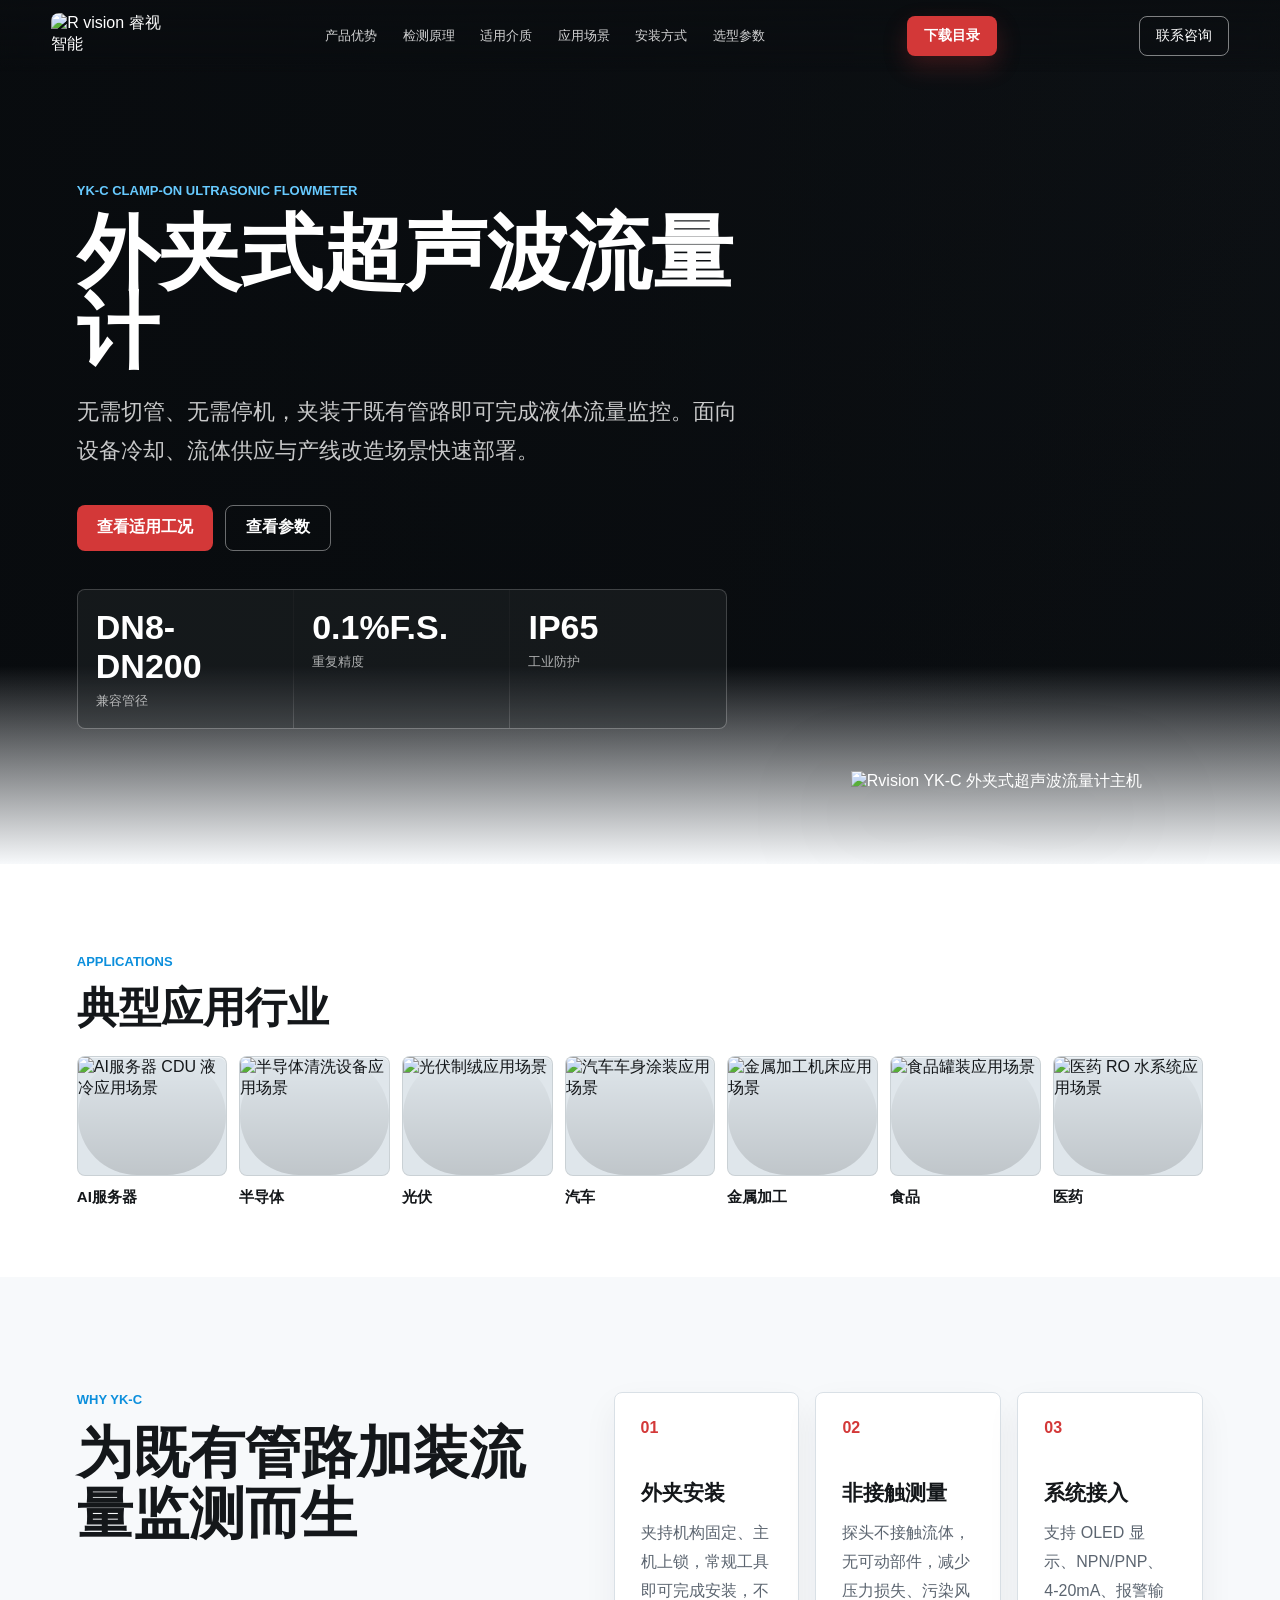
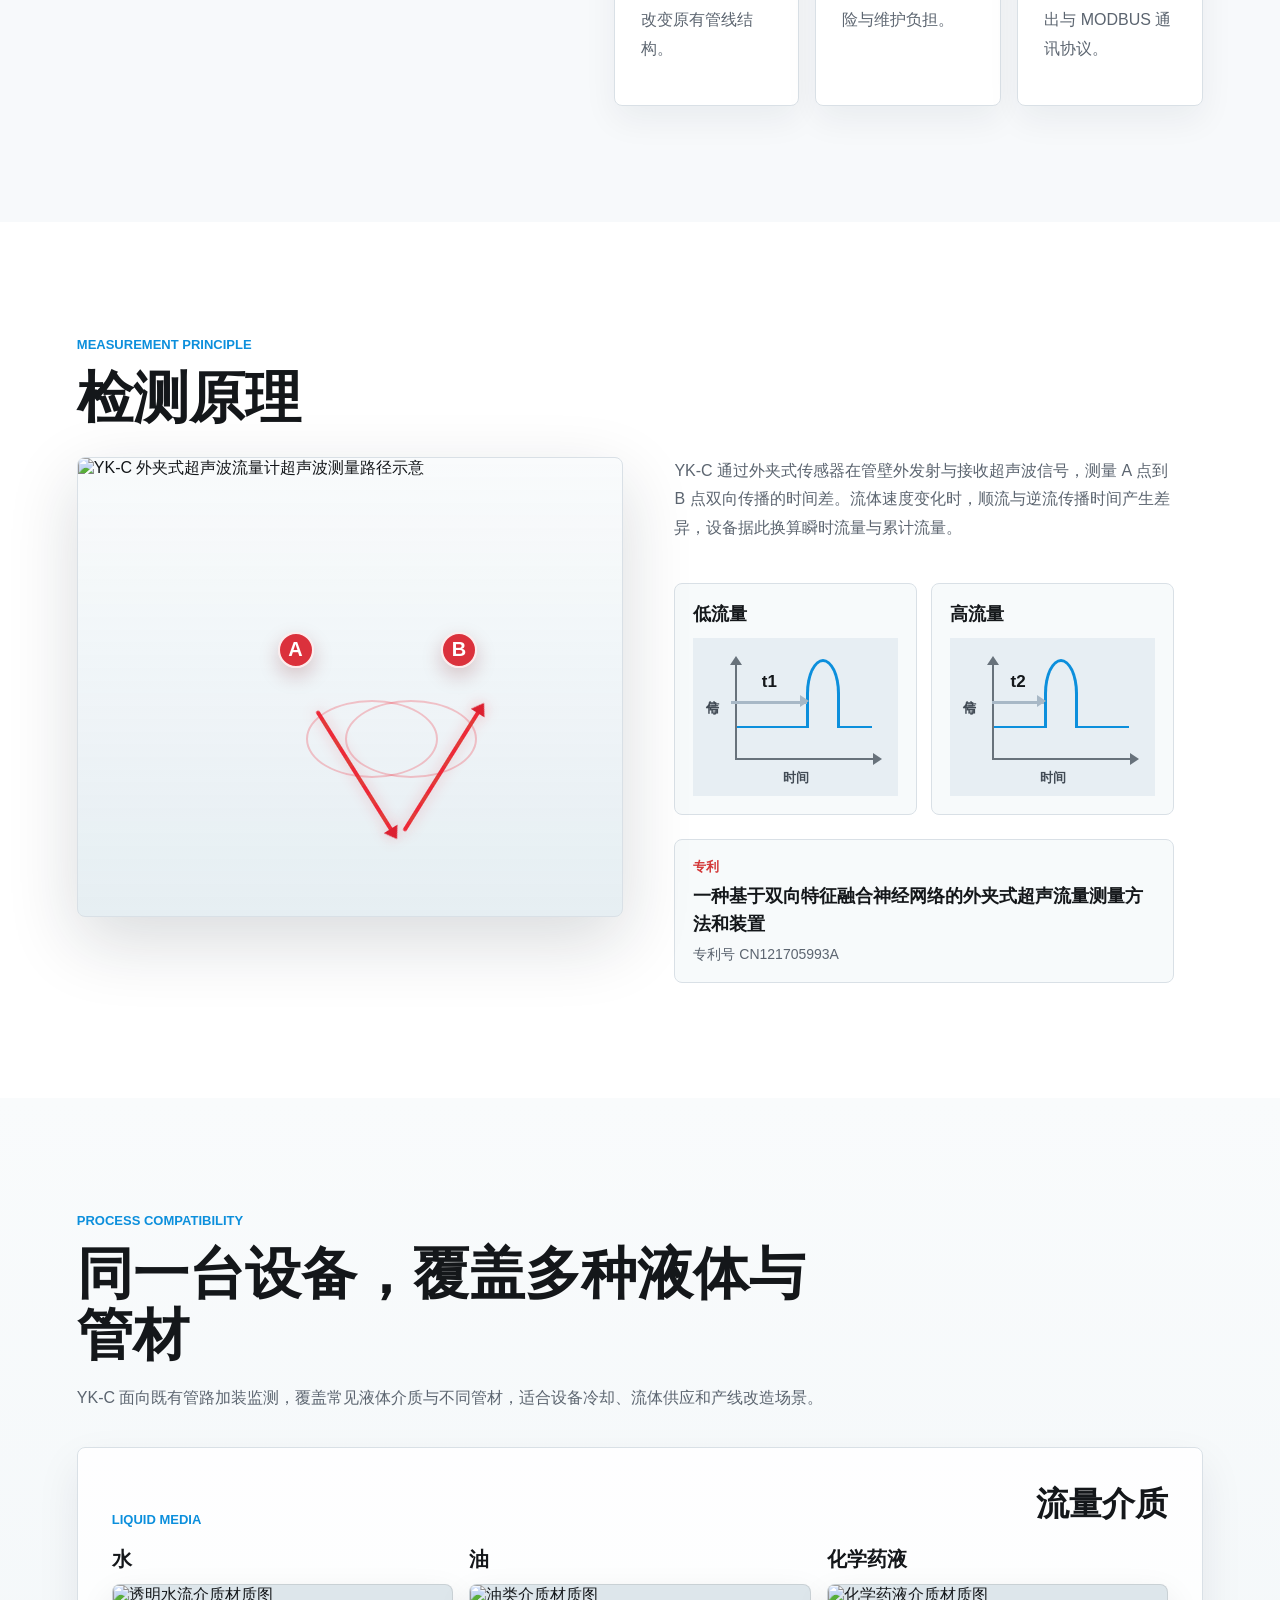
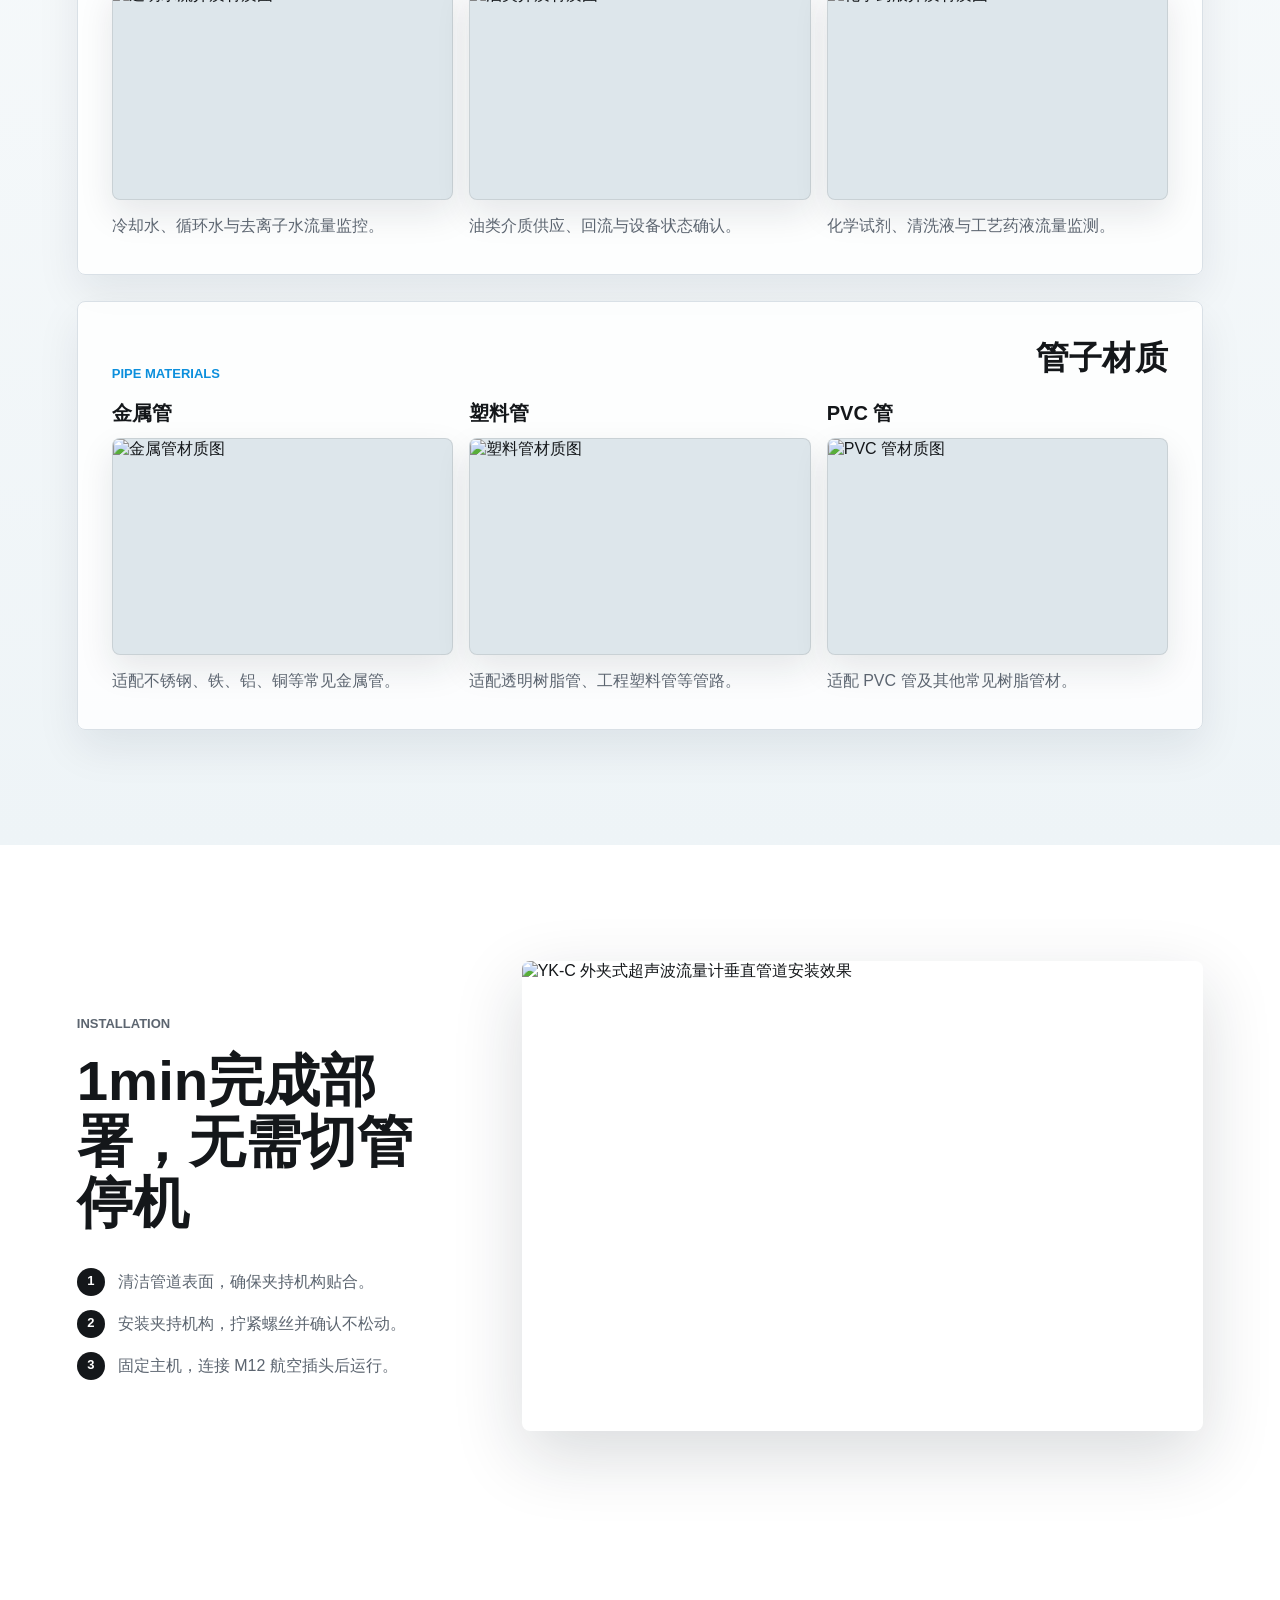
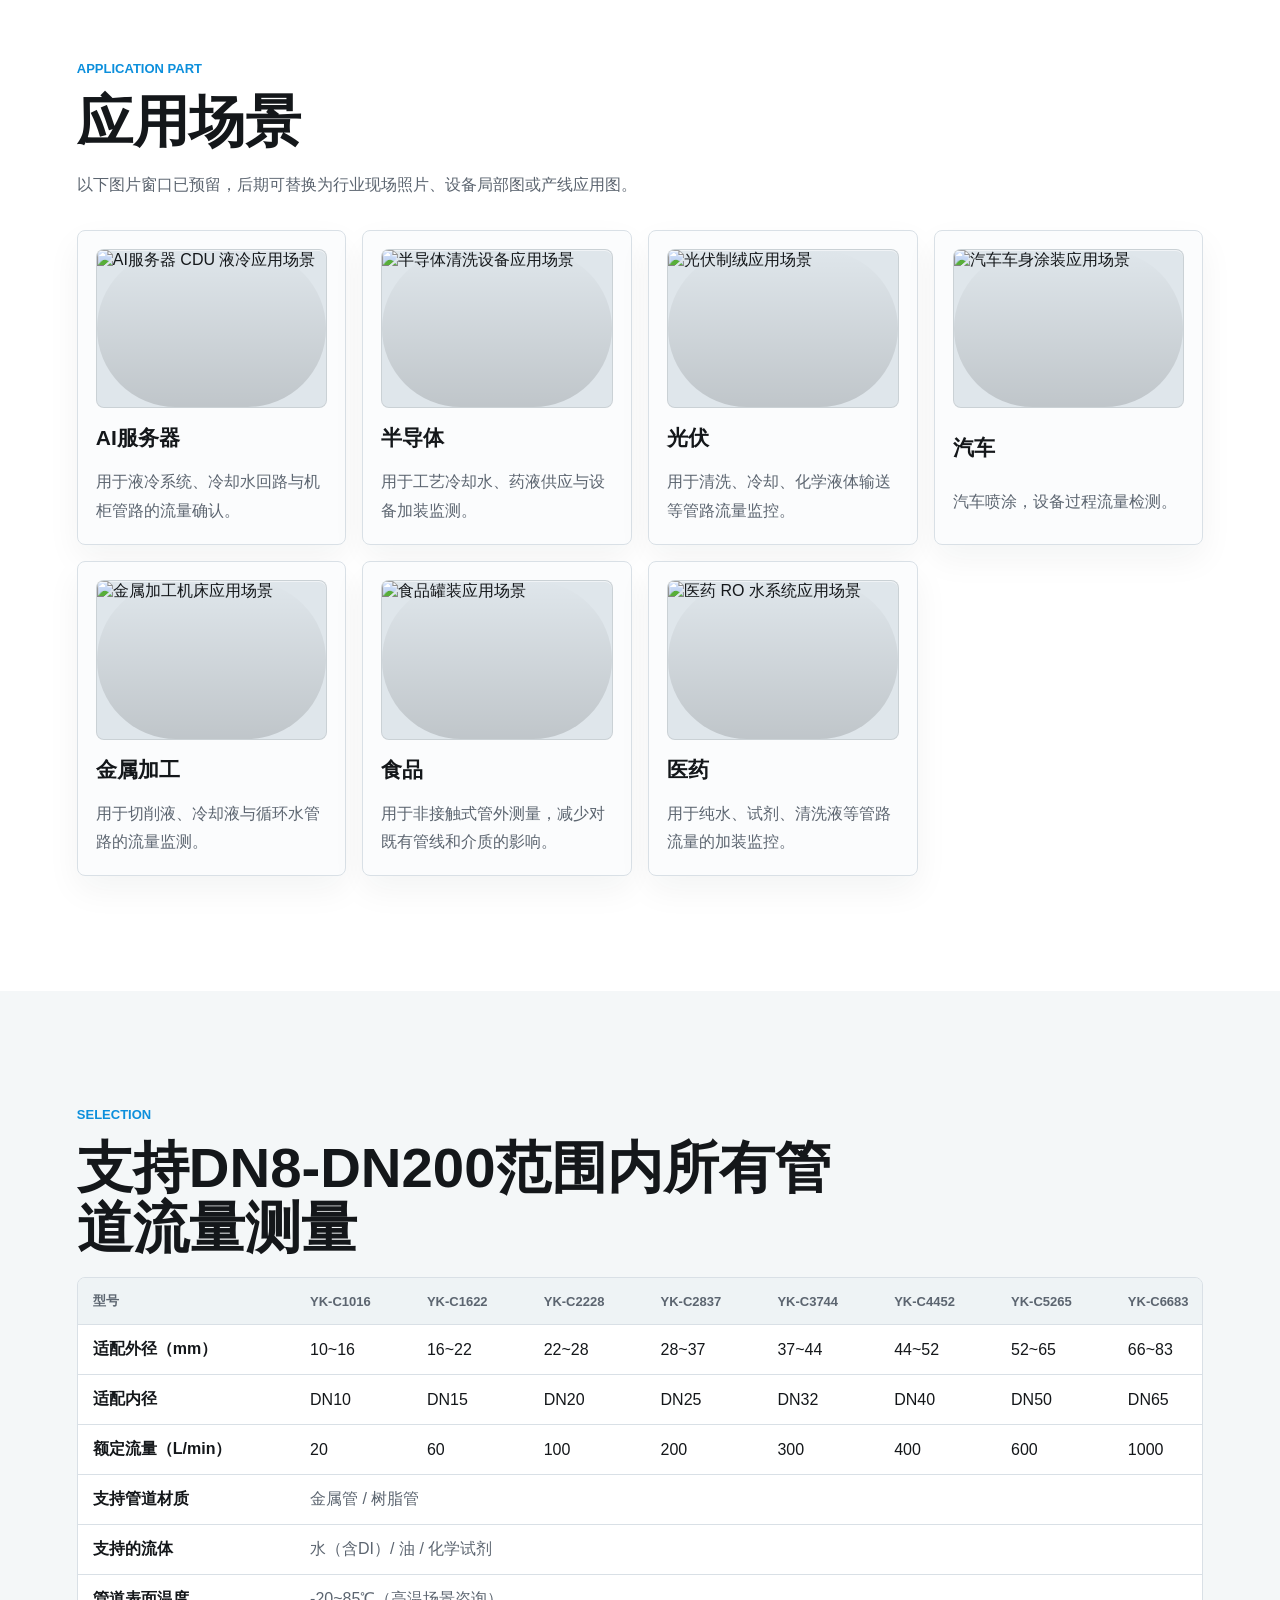
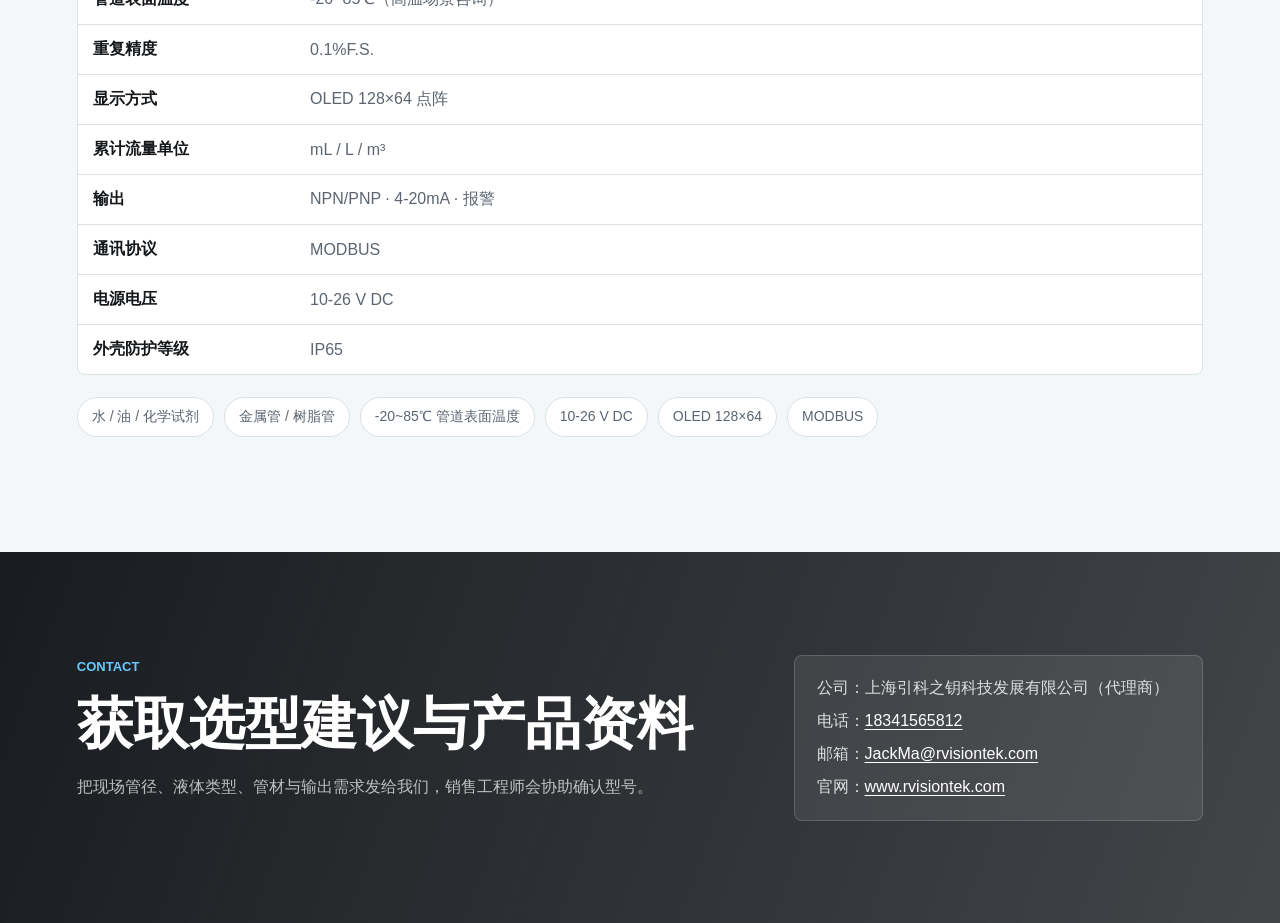
==== wordpress-plugin/rvision-catalog-gate/assets/site/index.html @ c112531a "修复首页回退默认主题" ====
<!doctype html>
<html lang="zh-CN">
  <head>
    <meta charset="utf-8" />
    <meta name="viewport" content="width=device-width, initial-scale=1" />
    <title>R vision 睿视智能 | YK-C 外夹式超声波流量计</title>
    <meta
      name="description"
      content="R vision 睿视智能 YK-C 外夹式超声波流量计，无需切管，即装即测，适用于水、油、化学药液与多种管材。"
    />
    <link rel="stylesheet" href="styles.css" />
  </head>
  <body>
    <header class="site-header" aria-label="主导航">
      <a class="brand" href="#top" aria-label="R vision 首页">
        <img
          class="brand-logo"
          src="https://rvisiontek.com/wp-content/uploads/2026/06/截屏2026-06-09-20.00.08.png"
          alt="R vision 睿视智能"
        />
      </a>
      <nav class="nav-links">
        <a href="#features">产品优势</a>
        <a href="#principle">检测原理</a>
        <a href="#flow-demo">适用介质</a>
        <a href="#applications">应用场景</a>
        <a href="#install">安装方式</a>
        <a href="#specs">选型参数</a>
      </nav>
      <a class="catalog-cta" href="/catalog-download/">下载目录</a>
      <a class="nav-cta" href="#contact">联系咨询</a>
    </header>

    <main id="top">
      <section class="hero">
        <div class="hero-backdrop" aria-hidden="true"></div>
        <div class="hero-content">
          <p class="eyebrow">YK-C Clamp-on Ultrasonic Flowmeter</p>
          <h1>外夹式超声波流量计</h1>
          <p class="hero-copy">
            无需切管、无需停机，夹装于既有管路即可完成液体流量监控。面向设备冷却、流体供应与产线改造场景快速部署。
          </p>
          <div class="hero-actions">
            <a class="primary-button" href="#flow-demo">查看适用工况</a>
            <a class="secondary-button" href="#specs">查看参数</a>
          </div>
          <dl class="hero-stats" aria-label="核心参数">
            <div>
              <dt>DN8-DN200</dt>
              <dd>兼容管径</dd>
            </div>
            <div>
              <dt>0.1%F.S.</dt>
              <dd>重复精度</dd>
            </div>
            <div>
              <dt>IP65</dt>
              <dd>工业防护</dd>
            </div>
          </dl>
        </div>
        <div class="hero-product" aria-label="YK-C 产品主图">
          <img src="https://rvisiontek.com/wp-content/uploads/2026/06/图片-1.png" alt="Rvision YK-C 外夹式超声波流量计主机" />
        </div>
      </section>

      <section class="section application-nav-section" aria-label="应用行业导航">
        <div class="section-heading compact-heading">
          <p class="eyebrow">Applications</p>
          <h2>典型应用行业</h2>
        </div>
        <div class="application-nav-strip">
          <a class="app-nav-card" href="#app-ai-server">
            <span class="app-nav-window">
              <img src="https://rvisiontek.com/wp-content/uploads/2026/06/ai-server-cdu.jpg" alt="AI服务器 CDU 液冷应用场景" />
            </span>
            <strong>AI服务器</strong>
          </a>
          <a class="app-nav-card" href="#app-semiconductor">
            <span class="app-nav-window">
              <img src="https://rvisiontek.com/wp-content/uploads/2026/06/semiconductor-cleaning.jpg" alt="半导体清洗设备应用场景" />
            </span>
            <strong>半导体</strong>
          </a>
          <a class="app-nav-card" href="#app-photovoltaic">
            <span class="app-nav-window">
              <img src="https://rvisiontek.com/wp-content/uploads/2026/06/photovoltaic-texturing.jpg" alt="光伏制绒应用场景" />
            </span>
            <strong>光伏</strong>
          </a>
          <a class="app-nav-card" href="#app-automotive">
            <span class="app-nav-window">
              <img src="https://rvisiontek.com/wp-content/uploads/2026/06/automotive-body-paint.jpg" alt="汽车车身涂装应用场景" />
            </span>
            <strong>汽车</strong>
          </a>
          <a class="app-nav-card" href="#app-metal">
            <span class="app-nav-window">
              <img src="https://rvisiontek.com/wp-content/uploads/2026/06/metal-machining.jpg" alt="金属加工机床应用场景" />
            </span>
            <strong>金属加工</strong>
          </a>
          <a class="app-nav-card" href="#app-food">
            <span class="app-nav-window">
              <img src="https://rvisiontek.com/wp-content/uploads/2026/06/food-canning.jpg" alt="食品罐装应用场景" />
            </span>
            <strong>食品</strong>
          </a>
          <a class="app-nav-card" href="#app-medical">
            <span class="app-nav-window">
              <img src="https://rvisiontek.com/wp-content/uploads/2026/06/pharma-ro-water.jpg" alt="医药 RO 水系统应用场景" />
            </span>
            <strong>医药</strong>
          </a>
        </div>
      </section>

      <section class="section intro-band" id="features">
        <div class="section-heading">
          <p class="eyebrow">Why YK-C</p>
          <h2>为既有管路加装流量监测而生</h2>
        </div>
        <div class="feature-grid">
          <article class="feature-card">
            <span class="feature-index">01</span>
            <h3>外夹安装</h3>
            <p>夹持机构固定、主机上锁，常规工具即可完成安装，不改变原有管线结构。</p>
          </article>
          <article class="feature-card">
            <span class="feature-index">02</span>
            <h3>非接触测量</h3>
            <p>探头不接触流体，无可动部件，减少压力损失、污染风险与维护负担。</p>
          </article>
          <article class="feature-card">
            <span class="feature-index">03</span>
            <h3>系统接入</h3>
            <p>支持 OLED 显示、NPN/PNP、4-20mA、报警输出与 MODBUS 通讯协议。</p>
          </article>
        </div>
      </section>

      <section class="section principle-section" id="principle">
        <div class="section-heading">
          <p class="eyebrow">Measurement Principle</p>
          <h2>检测原理</h2>
        </div>
        <div class="principle-layout">
          <div class="principle-visual" aria-label="YK-C 超声波测量路径动态示意">
            <img src="https://rvisiontek.com/wp-content/uploads/2026/06/安装图2.png" alt="YK-C 外夹式超声波流量计超声波测量路径示意" />
            <span class="sensor-label sensor-a">A</span>
            <span class="sensor-label sensor-b">B</span>
            <span class="sonic-beam beam-down"></span>
            <span class="sonic-beam beam-up"></span>
            <span class="sonic-ripple ripple-a"></span>
            <span class="sonic-ripple ripple-b"></span>
          </div>
          <div class="principle-copy">
            <p>
              YK-C 通过外夹式传感器在管壁外发射与接收超声波信号，测量 A 点到 B 点双向传播的时间差。流体速度变化时，顺流与逆流传播时间产生差异，设备据此换算瞬时流量与累计流量。
            </p>
            <div class="principle-cards">
              <article>
                <h3>低流量</h3>
                <div class="signal-chart low-flow" aria-hidden="true">
                  <span class="axis x-axis"></span>
                  <span class="axis y-axis"></span>
                  <span class="chart-axis-label y-label">信号</span>
                  <span class="chart-axis-label x-label">时间</span>
                  <span class="signal-line"></span>
                  <span class="time-arrow">t1</span>
                </div>
              </article>
              <article>
                <h3>高流量</h3>
                <div class="signal-chart high-flow" aria-hidden="true">
                  <span class="axis x-axis"></span>
                  <span class="axis y-axis"></span>
                  <span class="chart-axis-label y-label">信号</span>
                  <span class="chart-axis-label x-label">时间</span>
                  <span class="signal-line"></span>
                  <span class="time-arrow">t2</span>
                </div>
              </article>
            </div>
            <div class="patent-note">
              <span>专利</span>
              <strong>一种基于双向特征融合神经网络的外夹式超声流量测量方法和装置</strong>
              <small>专利号 CN121705993A</small>
            </div>
          </div>
        </div>
      </section>

      <section class="section compatibility-section" id="flow-demo">
        <div class="section-heading">
          <p class="eyebrow">Process Compatibility</p>
          <h2>同一台设备，覆盖多种液体与管材</h2>
          <p>YK-C 面向既有管路加装监测，覆盖常见液体介质与不同管材，适合设备冷却、流体供应和产线改造场景。</p>
        </div>

        <div class="compatibility-layout">
          <article class="compatibility-group">
            <div class="compatibility-group-head">
              <span>Liquid Media</span>
              <h3>流量介质</h3>
            </div>
            <div class="material-grid">
              <article class="material-card">
                <h4>水</h4>
                <figure>
                  <img src="https://rvisiontek.com/wp-content/uploads/2026/06/liquid-water.jpg" alt="透明水流介质材质图" />
                </figure>
                <p>冷却水、循环水与去离子水流量监控。</p>
              </article>
              <article class="material-card">
                <h4>油</h4>
                <figure>
                  <img src="https://rvisiontek.com/wp-content/uploads/2026/06/liquid-oil.jpg" alt="油类介质材质图" />
                </figure>
                <p>油类介质供应、回流与设备状态确认。</p>
              </article>
              <article class="material-card">
                <h4>化学药液</h4>
                <figure>
                  <img src="https://rvisiontek.com/wp-content/uploads/2026/06/liquid-chemical.jpg" alt="化学药液介质材质图" />
                </figure>
                <p>化学试剂、清洗液与工艺药液流量监测。</p>
              </article>
            </div>
          </article>

          <article class="compatibility-group">
            <div class="compatibility-group-head">
              <span>Pipe Materials</span>
              <h3>管子材质</h3>
            </div>
            <div class="material-grid">
              <article class="material-card">
                <h4>金属管</h4>
                <figure>
                  <img src="https://rvisiontek.com/wp-content/uploads/2026/06/pipe-metal.jpg" alt="金属管材质图" />
                </figure>
                <p>适配不锈钢、铁、铝、铜等常见金属管。</p>
              </article>
              <article class="material-card">
                <h4>塑料管</h4>
                <figure>
                  <img src="https://rvisiontek.com/wp-content/uploads/2026/06/pipe-plastic.jpg" alt="塑料管材质图" />
                </figure>
                <p>适配透明树脂管、工程塑料管等管路。</p>
              </article>
              <article class="material-card">
                <h4>PVC 管</h4>
                <figure>
                  <img src="https://rvisiontek.com/wp-content/uploads/2026/06/pipe-pvc.jpg" alt="PVC 管材质图" />
                </figure>
                <p>适配 PVC 管及其他常见树脂管材。</p>
              </article>
            </div>
          </article>
        </div>
      </section>

      <section class="section media-section" id="install">
        <div class="media-copy">
          <p class="eyebrow">Installation</p>
          <h2>1min完成部署，无需切管停机</h2>
          <ol class="install-steps">
            <li><span>1</span>清洁管道表面，确保夹持机构贴合。</li>
            <li><span>2</span>安装夹持机构，拧紧螺丝并确认不松动。</li>
            <li><span>3</span>固定主机，连接 M12 航空插头后运行。</li>
          </ol>
        </div>
        <div class="install-image">
          <img src="https://rvisiontek.com/wp-content/uploads/2026/06/安装图1.png" alt="YK-C 外夹式超声波流量计垂直管道安装效果" />
        </div>
      </section>

      <section class="section applications-section" id="applications">
        <div class="section-heading">
          <p class="eyebrow">Application Part</p>
          <h2>应用场景</h2>
          <p>以下图片窗口已预留，后期可替换为行业现场照片、设备局部图或产线应用图。</p>
        </div>
        <div class="application-grid">
          <article class="application-card" id="app-ai-server">
            <div class="application-image-window">
              <img src="https://rvisiontek.com/wp-content/uploads/2026/06/ai-server-cdu.jpg" alt="AI服务器 CDU 液冷应用场景" />
            </div>
            <h3>AI服务器</h3>
            <p>用于液冷系统、冷却水回路与机柜管路的流量确认。</p>
          </article>
          <article class="application-card" id="app-semiconductor">
            <div class="application-image-window">
              <img src="https://rvisiontek.com/wp-content/uploads/2026/06/semiconductor-cleaning.jpg" alt="半导体清洗设备应用场景" />
            </div>
            <h3>半导体</h3>
            <p>用于工艺冷却水、药液供应与设备加装监测。</p>
          </article>
          <article class="application-card" id="app-photovoltaic">
            <div class="application-image-window">
              <img src="https://rvisiontek.com/wp-content/uploads/2026/06/photovoltaic-texturing.jpg" alt="光伏制绒应用场景" />
            </div>
            <h3>光伏</h3>
            <p>用于清洗、冷却、化学液体输送等管路流量监控。</p>
          </article>
          <article class="application-card" id="app-automotive">
            <div class="application-image-window">
              <img src="https://rvisiontek.com/wp-content/uploads/2026/06/automotive-body-paint.jpg" alt="汽车车身涂装应用场景" />
            </div>
            <h3>汽车</h3>
            <p>汽车喷涂，设备过程流量检测。</p>
          </article>
          <article class="application-card" id="app-metal">
            <div class="application-image-window">
              <img src="https://rvisiontek.com/wp-content/uploads/2026/06/metal-machining.jpg" alt="金属加工机床应用场景" />
            </div>
            <h3>金属加工</h3>
            <p>用于切削液、冷却液与循环水管路的流量监测。</p>
          </article>
          <article class="application-card" id="app-food">
            <div class="application-image-window">
              <img src="https://rvisiontek.com/wp-content/uploads/2026/06/food-canning.jpg" alt="食品罐装应用场景" />
            </div>
            <h3>食品</h3>
            <p>用于非接触式管外测量，减少对既有管线和介质的影响。</p>
          </article>
          <article class="application-card" id="app-medical">
            <div class="application-image-window">
              <img src="https://rvisiontek.com/wp-content/uploads/2026/06/pharma-ro-water.jpg" alt="医药 RO 水系统应用场景" />
            </div>
            <h3>医药</h3>
            <p>用于纯水、试剂、清洗液等管路流量的加装监控。</p>
          </article>
        </div>
      </section>

      <section class="section specs-section" id="specs">
        <div class="section-heading">
          <p class="eyebrow">Selection</p>
          <h2>支持DN8-DN200范围内所有管道流量测量</h2>
        </div>
        <div class="spec-table-wrap">
          <table class="spec-table">
            <thead>
              <tr>
                <th>型号</th>
                <th>YK-C1016</th>
                <th>YK-C1622</th>
                <th>YK-C2228</th>
                <th>YK-C2837</th>
                <th>YK-C3744</th>
                <th>YK-C4452</th>
                <th>YK-C5265</th>
                <th>YK-C6683</th>
                <th>YK-C83100</th>
                <th>YK-C101127</th>
                <th>YK-C127152</th>
                <th>YK-C152191</th>
                <th>YK-C191220</th>
              </tr>
            </thead>
            <tbody>
              <tr>
                <td>适配外径（mm）</td>
                <td>10~16</td>
                <td>16~22</td>
                <td>22~28</td>
                <td>28~37</td>
                <td>37~44</td>
                <td>44~52</td>
                <td>52~65</td>
                <td>66~83</td>
                <td>83~101</td>
                <td>101~127</td>
                <td>127~152</td>
                <td>152~191</td>
                <td>191~220</td>
              </tr>
              <tr>
                <td>适配内径</td>
                <td>DN10</td>
                <td>DN15</td>
                <td>DN20</td>
                <td>DN25</td>
                <td>DN32</td>
                <td>DN40</td>
                <td>DN50</td>
                <td>DN65</td>
                <td>DN80</td>
                <td>DN100</td>
                <td>DN125</td>
                <td>DN150</td>
                <td>DN200</td>
              </tr>
              <tr>
                <td>额定流量（L/min）</td>
                <td>20</td>
                <td>60</td>
                <td>100</td>
                <td>200</td>
                <td>300</td>
                <td>400</td>
                <td>600</td>
                <td>1000</td>
                <td>1600</td>
                <td>2700</td>
                <td>4000</td>
                <td>6000</td>
                <td>10000</td>
              </tr>
              <tr>
                <td>支持管道材质</td>
                <td colspan="13">金属管 / 树脂管</td>
              </tr>
              <tr>
                <td>支持的流体</td>
                <td colspan="13">水（含DI）/ 油 / 化学试剂</td>
              </tr>
              <tr>
                <td>管道表面温度</td>
                <td colspan="13">-20~85℃（高温场景咨询）</td>
              </tr>
              <tr>
                <td>重复精度</td>
                <td colspan="13">0.1%F.S.</td>
              </tr>
              <tr>
                <td>显示方式</td>
                <td colspan="13">OLED 128×64 点阵</td>
              </tr>
              <tr>
                <td>累计流量单位</td>
                <td colspan="13">mL / L / m³</td>
              </tr>
              <tr>
                <td>输出</td>
                <td colspan="13">NPN/PNP · 4-20mA · 报警</td>
              </tr>
              <tr>
                <td>通讯协议</td>
                <td colspan="13">MODBUS</td>
              </tr>
              <tr>
                <td>电源电压</td>
                <td colspan="13">10-26 V DC</td>
              </tr>
              <tr>
                <td>外壳防护等级</td>
                <td colspan="13">IP65</td>
              </tr>
            </tbody>
          </table>
        </div>
        <div class="spec-chips" aria-label="通用规格">
          <span>水 / 油 / 化学试剂</span>
          <span>金属管 / 树脂管</span>
          <span>-20~85℃ 管道表面温度</span>
          <span>10-26 V DC</span>
          <span>OLED 128×64</span>
          <span>MODBUS</span>
        </div>
      </section>

      <section class="contact-section" id="contact">
        <div>
          <p class="eyebrow">Contact</p>
          <h2>获取选型建议与产品资料</h2>
          <p>把现场管径、液体类型、管材与输出需求发给我们，销售工程师会协助确认型号。</p>
        </div>
        <address class="contact-list">
          <span>公司：上海引科之钥科技发展有限公司（代理商）</span>
          <span>电话：<a href="tel:18341565812">18341565812</a></span>
          <span>邮箱：<a href="mailto:JackMa@rvisiontek.com">JackMa@rvisiontek.com</a></span>
          <span>官网：<a href="https://www.rvisiontek.com/">www.rvisiontek.com</a></span>
        </address>
      </section>
    </main>

    <script src="script.js"></script>
  </body>
</html>
---- wordpress-plugin/rvision-catalog-gate/assets/site/styles.css ----
:root {
  --ink: #14171a;
  --muted: #5c6570;
  --line: #d9e0e6;
  --paper: #f7f9fb;
  --panel: #ffffff;
  --metal: #b9c1c9;
  --accent: #0c8fdc;
  --red: #d33838;
  --green: #27856f;
  --liquid: #39b8ff;
  --liquid-soft: rgba(57, 184, 255, 0.22);
  --pipe-a: #b8c0c8;
  --pipe-b: #eef2f4;
  --shadow: 0 24px 70px rgba(16, 31, 45, 0.16);
}

* {
  box-sizing: border-box;
}

html {
  scroll-behavior: smooth;
}

body {
  margin: 0;
  color: var(--ink);
  font-family: Arial, "PingFang SC", "Microsoft YaHei", sans-serif;
  background: var(--paper);
  letter-spacing: 0;
}

img {
  display: block;
  max-width: 100%;
}

a {
  color: inherit;
  text-decoration: none;
}

.site-header {
  position: fixed;
  inset: 0 0 auto;
  z-index: 30;
  display: flex;
  align-items: center;
  justify-content: space-between;
  height: 72px;
  padding: 0 clamp(20px, 4vw, 64px);
  color: #fff;
  background: linear-gradient(180deg, rgba(10, 13, 16, 0.78), rgba(10, 13, 16, 0.28));
  backdrop-filter: blur(12px);
}

.brand {
  display: inline-flex;
  align-items: center;
  min-width: 132px;
}

.brand-logo {
  width: 124px;
  height: 46px;
  border-radius: 8px;
  object-fit: contain;
}

.nav-links {
  display: flex;
  gap: clamp(12px, 2vw, 28px);
  color: rgba(255, 255, 255, 0.82);
  font-size: 13px;
}

.nav-links a,
.catalog-cta,
.nav-cta {
  transition: color 180ms ease, border-color 180ms ease, background 180ms ease;
}

.nav-links a:hover {
  color: #fff;
}

.nav-cta {
  padding: 10px 16px;
  border: 1px solid rgba(255, 255, 255, 0.48);
  border-radius: 8px;
  color: #fff;
  font-size: 14px;
}

.catalog-cta {
  padding: 11px 17px;
  border-radius: 8px;
  color: #fff;
  background: var(--red);
  font-size: 14px;
  font-weight: 800;
  box-shadow: 0 10px 24px rgba(211, 56, 56, 0.24);
}

.catalog-cta:hover {
  background: #b82d2d;
}

.nav-cta:hover {
  background: #fff;
  color: var(--ink);
}

.hero {
  position: relative;
  display: grid;
  grid-template-columns: minmax(0, 1fr) minmax(300px, 0.58fr);
  align-items: center;
  min-height: 96vh;
  padding: 120px clamp(22px, 6vw, 88px) 72px;
  overflow: hidden;
  color: #fff;
  background: #101418;
}

.hero-backdrop {
  position: absolute;
  inset: 0;
  background:
    linear-gradient(90deg, rgba(8, 11, 14, 0.92) 0%, rgba(8, 11, 14, 0.72) 43%, rgba(8, 11, 14, 0.18) 100%),
    linear-gradient(180deg, rgba(8, 11, 14, 0.2), rgba(8, 11, 14, 0.72)),
    url("https://rvisiontek.com/wp-content/uploads/2026/06/安装图2.png") center / cover no-repeat;
  transform: scale(1.02);
}

.hero::after {
  content: "";
  position: absolute;
  inset: auto 0 0;
  height: 22vh;
  background: linear-gradient(180deg, rgba(247, 249, 251, 0), var(--paper));
}

.hero-content {
  position: relative;
  z-index: 2;
  max-width: 820px;
}

.eyebrow {
  margin: 0 0 16px;
  color: var(--accent);
  font-size: 13px;
  font-weight: 700;
  text-transform: uppercase;
}

.hero .eyebrow {
  color: #67caff;
}

h1,
h2,
h3,
p {
  margin-top: 0;
}

h1 {
  margin-bottom: 20px;
  font-size: clamp(42px, 6.4vw, 86px);
  line-height: 0.96;
  font-weight: 800;
}

h2 {
  margin-bottom: 18px;
  font-size: clamp(30px, 4.4vw, 58px);
  line-height: 1.08;
}

h3 {
  margin-bottom: 12px;
  font-size: 21px;
}

.hero-copy {
  max-width: 660px;
  color: rgba(255, 255, 255, 0.78);
  font-size: clamp(17px, 2vw, 22px);
  line-height: 1.8;
}

.hero-actions {
  display: flex;
  flex-wrap: wrap;
  gap: 12px;
  margin-top: 34px;
}

.primary-button,
.secondary-button {
  display: inline-flex;
  align-items: center;
  justify-content: center;
  min-height: 46px;
  padding: 0 20px;
  border-radius: 8px;
  font-weight: 700;
}

.primary-button {
  background: var(--red);
  color: #fff;
}

.secondary-button {
  border: 1px solid rgba(255, 255, 255, 0.4);
  color: #fff;
}

.hero-stats {
  display: grid;
  grid-template-columns: repeat(3, minmax(110px, 1fr));
  gap: 1px;
  max-width: 650px;
  margin: 38px 0 0;
  padding: 0;
  border: 1px solid rgba(255, 255, 255, 0.16);
  border-radius: 8px;
  overflow: hidden;
  background: rgba(255, 255, 255, 0.08);
}

.hero-stats div {
  padding: 18px;
  background: rgba(10, 14, 18, 0.36);
}

.hero-stats dt {
  color: #fff;
  font-size: clamp(22px, 3vw, 34px);
  font-weight: 800;
}

.hero-stats dd {
  margin: 6px 0 0;
  color: rgba(255, 255, 255, 0.66);
  font-size: 13px;
}

.hero-product {
  position: relative;
  z-index: 2;
  align-self: end;
  justify-self: center;
  width: auto;
  min-width: 240px;
  filter: drop-shadow(0 34px 50px rgba(0, 0, 0, 0.52));
}

.hero-product img {
  width: auto;
  max-height: min(72vh, 660px);
}

.section {
  padding: clamp(74px, 9vw, 128px) clamp(22px, 6vw, 88px);
}

.intro-band {
  display: grid;
  grid-template-columns: minmax(280px, 0.78fr) minmax(0, 1fr);
  gap: clamp(34px, 6vw, 84px);
  align-items: start;
}

.section-heading {
  max-width: 760px;
}

.section-heading > p:not(.eyebrow) {
  max-width: 760px;
  color: var(--muted);
  line-height: 1.8;
}

.compact-heading h2 {
  font-size: clamp(28px, 3.4vw, 42px);
}

.application-nav-section {
  padding-top: clamp(58px, 7vw, 92px);
  padding-bottom: clamp(42px, 5vw, 68px);
  background: #fff;
}

.application-nav-strip {
  display: grid;
  grid-template-columns: repeat(7, minmax(120px, 1fr));
  gap: 12px;
  margin-top: 26px;
  overflow-x: auto;
  padding-bottom: 6px;
}

.app-nav-card {
  display: grid;
  gap: 12px;
  min-width: 120px;
  color: var(--ink);
}

.app-nav-card strong {
  font-size: 15px;
  line-height: 1.25;
}

.app-nav-window,
.application-image-window {
  position: relative;
  display: block;
  overflow: hidden;
  border: 1px solid rgba(20, 23, 26, 0.1);
  border-radius: 8px;
  background: #dfe6eb;
  box-shadow: inset 0 1px 0 rgba(255, 255, 255, 0.55);
}

.app-nav-window {
  aspect-ratio: 1.25;
}

.app-nav-window::after,
.application-image-window::after {
  content: "";
  position: absolute;
  inset: 0;
  border-radius: 999px;
  background: linear-gradient(180deg, rgba(0, 0, 0, 0), rgba(0, 0, 0, 0.14));
  pointer-events: none;
}

.app-nav-window img,
.application-image-window img {
  width: 100%;
  height: 100%;
  object-fit: cover;
  transition: transform 220ms ease;
}

.app-nav-card:hover .app-nav-window {
  transform: translateY(-3px);
  box-shadow: 0 18px 36px rgba(16, 31, 45, 0.14), inset 0 1px 0 rgba(255, 255, 255, 0.55);
}

.app-nav-card:hover img {
  transform: scale(1.04);
}

.app-nav-window,
.application-image-window {
  transition: transform 180ms ease, box-shadow 180ms ease;
}

.app-tone-blue {
  --slot-a: #1b5ea6;
  --slot-b: #6bb7ff;
}

.app-tone-cyan {
  --slot-a: #087b92;
  --slot-b: #74d7e9;
}

.app-tone-sky {
  --slot-a: #3c7fbc;
  --slot-b: #d8eef9;
}

.app-tone-steel {
  --slot-a: #3d4d5c;
  --slot-b: #bcc8d0;
}

.app-tone-silver {
  --slot-a: #68727b;
  --slot-b: #f0f3f4;
}

.app-tone-green {
  --slot-a: #2f805f;
  --slot-b: #b8e6cc;
}

.app-tone-mint {
  --slot-a: #197e75;
  --slot-b: #c8efe7;
}

.feature-grid {
  display: grid;
  grid-template-columns: repeat(3, minmax(0, 1fr));
  gap: 16px;
}

.feature-card {
  min-height: 230px;
  padding: 26px;
  border: 1px solid var(--line);
  border-radius: 8px;
  background: var(--panel);
  box-shadow: 0 14px 34px rgba(16, 31, 45, 0.06);
}

.feature-index {
  display: block;
  margin-bottom: 42px;
  color: var(--red);
  font-weight: 800;
}

.feature-card p,
.media-copy p,
.contact-section p,
.flow-copy p,
.principle-copy p,
.application-card p {
  color: var(--muted);
  line-height: 1.8;
}

.principle-section {
  background: #fff;
}

.principle-layout {
  display: grid;
  grid-template-columns: minmax(0, 0.95fr) minmax(500px, 0.72fr);
  gap: clamp(28px, 4vw, 54px);
  align-items: start;
  margin-top: 28px;
}

.principle-visual {
  position: relative;
  overflow: hidden;
  min-height: 460px;
  border: 1px solid var(--line);
  border-radius: 8px;
  background:
    linear-gradient(180deg, rgba(255, 255, 255, 0.68), rgba(228, 237, 242, 0.82)),
    #edf3f6;
  box-shadow: var(--shadow);
}

.principle-visual img {
  position: absolute;
  inset: 0;
  width: 100%;
  height: 100%;
  object-fit: cover;
  object-position: center;
}

.principle-flow-label {
  position: absolute;
  left: 26px;
  top: 56%;
  z-index: 7;
  padding: 10px 18px 10px 24px;
  color: #4e5963;
  background: rgba(255, 255, 255, 0.9);
  font-weight: 800;
  clip-path: polygon(0 0, 78% 0, 100% 50%, 78% 100%, 0 100%);
}

.sensor-label {
  position: absolute;
  z-index: 9;
  display: grid;
  place-items: center;
  width: 36px;
  height: 36px;
  transform: translateX(-50%);
  color: #fff;
  border: 2px solid rgba(255, 255, 255, 0.9);
  border-radius: 50%;
  background: rgba(218, 32, 44, 0.92);
  box-shadow: 0 8px 20px rgba(120, 12, 22, 0.22);
  font-size: 20px;
  font-weight: 800;
}

.sensor-a {
  left: 40%;
  top: 38%;
}

.sensor-b {
  left: 70%;
  top: 38%;
}

.sonic-beam {
  position: absolute;
  z-index: 8;
  width: 142px;
  height: 4px;
  border-radius: 999px;
  background:
    repeating-linear-gradient(90deg, rgba(238, 42, 56, 0.92) 0 10px, rgba(255, 157, 91, 0.2) 11px 22px),
    #dc2030;
  transform-origin: left center;
  animation: sonicPulse 1.4s linear infinite;
  filter: drop-shadow(0 0 7px rgba(235, 47, 62, 0.34));
}

.sonic-beam::after {
  content: "";
  position: absolute;
  right: -9px;
  top: -6px;
  border-left: 12px solid #dc2030;
  border-top: 8px solid transparent;
  border-bottom: 8px solid transparent;
}

.beam-down {
  left: 44%;
  top: 55%;
  transform: rotate(58deg);
}

.beam-up {
  left: 60%;
  top: 81%;
  transform: rotate(-58deg);
}

.sonic-ripple {
  position: absolute;
  z-index: 7;
  width: 132px;
  height: 78px;
  border-radius: 50%;
  border: 2px solid rgba(239, 26, 45, 0.28);
  opacity: 0.86;
  animation: rippleWave 1.8s ease-out infinite;
}

.ripple-a {
  left: 42%;
  top: 53%;
}

.ripple-b {
  left: 49%;
  top: 53%;
  animation-delay: 0.4s;
}

@keyframes sonicPulse {
  from {
    background-position: 0 0;
  }
  to {
    background-position: 36px 0;
  }
}

@keyframes rippleWave {
  from {
    transform: scale(0.65);
    opacity: 0.8;
  }
  to {
    transform: scale(1.18);
    opacity: 0;
  }
}

.principle-copy {
  display: grid;
  gap: 24px;
}

.principle-cards {
  display: grid;
  grid-template-columns: repeat(2, minmax(0, 1fr));
  gap: 14px;
}

.principle-cards article,
.patent-note {
  padding: 18px;
  border: 1px solid var(--line);
  border-radius: 8px;
  background: #f7fafb;
}

.principle-cards h3 {
  margin-bottom: 12px;
  font-size: 18px;
}

.signal-chart {
  position: relative;
  height: 158px;
  overflow: hidden;
  background: #e7eef3;
}

.axis {
  position: absolute;
  background: #68727b;
}

.x-axis {
  left: 42px;
  right: 18px;
  bottom: 36px;
  height: 2px;
}

.x-axis::after {
  content: "";
  position: absolute;
  right: -2px;
  top: -5px;
  border-left: 9px solid #68727b;
  border-top: 6px solid transparent;
  border-bottom: 6px solid transparent;
}

.y-axis {
  left: 42px;
  top: 20px;
  bottom: 36px;
  width: 2px;
}

.y-axis::after {
  content: "";
  position: absolute;
  left: -5px;
  top: -2px;
  border-bottom: 9px solid #68727b;
  border-left: 6px solid transparent;
  border-right: 6px solid transparent;
}

.chart-axis-label {
  position: absolute;
  z-index: 2;
  color: #424b55;
  font-size: 13px;
  font-weight: 800;
  line-height: 1;
}

.y-label {
  left: 13px;
  top: 52px;
  writing-mode: vertical-rl;
  letter-spacing: 2px;
}

.x-label {
  left: 50%;
  bottom: 12px;
  transform: translateX(-50%);
}

.signal-line {
  position: absolute;
  left: 44px;
  right: 26px;
  bottom: 68px;
  height: 2px;
  background: #0c8fdc;
}

.signal-line::after {
  content: "";
  position: absolute;
  width: 28px;
  height: 66px;
  right: 24%;
  bottom: 0;
  border: 3px solid #0c8fdc;
  border-bottom: 0;
  border-radius: 50% 50% 0 0;
  background: #e7eef3;
}

.high-flow .signal-line::after {
  right: 38%;
}

.time-arrow {
  position: absolute;
  left: 37%;
  top: 35px;
  width: 76px;
  transform: translateX(-50%);
  color: var(--ink);
  font-size: 17px;
  font-weight: 800;
  line-height: 1;
  text-align: center;
}

.time-arrow::before {
  content: "";
  position: absolute;
  left: 0;
  right: 0;
  top: 28px;
  height: 3px;
  background: #a8b8c6;
}

.time-arrow::after {
  content: "";
  position: absolute;
  right: -2px;
  top: 22px;
  border-left: 9px solid #a8b8c6;
  border-top: 6px solid transparent;
  border-bottom: 6px solid transparent;
}

.low-flow .time-arrow::before {
  width: auto;
}

.high-flow .time-arrow::before {
  width: auto;
  left: 0;
}

.high-flow .time-arrow {
  left: 33%;
  width: 52px;
}

.patent-note {
  display: grid;
  gap: 7px;
}

.patent-note span {
  color: var(--red);
  font-size: 13px;
  font-weight: 800;
}

.patent-note strong {
  font-size: 18px;
  line-height: 1.55;
}

.patent-note small {
  color: var(--muted);
  font-size: 14px;
}

.compatibility-section {
  background:
    linear-gradient(180deg, #f9fbfc 0%, #eef4f7 100%),
    radial-gradient(circle at 80% 18%, rgba(12, 143, 220, 0.15), transparent 36%);
}

.compatibility-layout {
  display: grid;
  gap: 26px;
  margin-top: 34px;
}

.compatibility-group {
  padding: clamp(22px, 3vw, 34px);
  border: 1px solid var(--line);
  border-radius: 8px;
  background: rgba(255, 255, 255, 0.82);
  box-shadow: 0 18px 44px rgba(16, 31, 45, 0.08);
}

.compatibility-group-head {
  display: flex;
  align-items: end;
  justify-content: space-between;
  gap: 16px;
  margin-bottom: 20px;
}

.compatibility-group-head span {
  color: var(--accent);
  font-size: 13px;
  font-weight: 800;
  text-transform: uppercase;
}

.compatibility-group-head h3 {
  margin: 0;
  font-size: clamp(22px, 2.6vw, 34px);
}

.material-grid {
  display: grid;
  grid-template-columns: repeat(3, minmax(0, 1fr));
  gap: 16px;
}

.material-card {
  display: grid;
  gap: 12px;
}

.material-card h4 {
  margin: 0;
  font-size: 20px;
  line-height: 1.25;
}

.material-card figure {
  margin: 0;
  overflow: hidden;
  border: 1px solid rgba(20, 23, 26, 0.1);
  border-radius: 8px;
  background: #dde6eb;
  box-shadow: 0 14px 34px rgba(16, 31, 45, 0.1);
}

.material-card img {
  width: 100%;
  aspect-ratio: 1.58;
  object-fit: cover;
  transition: transform 220ms ease;
}

.material-card:hover img {
  transform: scale(1.035);
}

.material-card p {
  margin: 0;
  color: var(--muted);
  line-height: 1.75;
}

.media-section {
  display: grid;
  grid-template-columns: minmax(260px, 0.54fr) minmax(0, 1fr);
  gap: clamp(32px, 6vw, 88px);
  align-items: center;
  background: #fff;
}

.install-steps {
  display: grid;
  gap: 14px;
  margin: 34px 0 0;
  padding: 0;
  list-style: none;
}

.install-steps li {
  display: flex;
  align-items: flex-start;
  gap: 13px;
  color: var(--muted);
  line-height: 1.75;
}

.install-steps span {
  display: grid;
  flex: 0 0 auto;
  place-items: center;
  width: 28px;
  height: 28px;
  border-radius: 50%;
  color: #fff;
  background: var(--ink);
  font-size: 13px;
  font-weight: 800;
}

.install-image {
  overflow: hidden;
  border-radius: 8px;
  box-shadow: var(--shadow);
}

.install-image img {
  width: 100%;
  aspect-ratio: 1.45;
  object-fit: cover;
}

.specs-section {
  background: #f4f7f8;
}

.applications-section {
  background: #fff;
}

.application-grid {
  display: grid;
  grid-template-columns: repeat(4, minmax(0, 1fr));
  gap: 16px;
  margin-top: 30px;
}

.application-card {
  display: grid;
  gap: 16px;
  padding: 18px;
  border: 1px solid var(--line);
  border-radius: 8px;
  background: #fbfcfd;
  box-shadow: 0 14px 34px rgba(16, 31, 45, 0.05);
}

.application-image-window {
  aspect-ratio: 1.45;
}

.application-card h3 {
  margin-bottom: 0;
}

.application-card p {
  margin-bottom: 0;
}

.spec-table-wrap {
  overflow-x: auto;
  border: 1px solid var(--line);
  border-radius: 8px;
  background: #fff;
}

.spec-table {
  width: 100%;
  min-width: 1820px;
  border-collapse: collapse;
}

.spec-table th,
.spec-table td {
  padding: 14px 15px;
  border-bottom: 1px solid var(--line);
  text-align: left;
  white-space: nowrap;
}

.spec-table th {
  color: var(--muted);
  background: #eef3f5;
  font-size: 13px;
}

.spec-table td:first-child {
  font-weight: 800;
}

.spec-table td[colspan] {
  color: var(--muted);
}

.spec-table tbody tr:last-child td {
  border-bottom: 0;
}

.spec-chips {
  display: flex;
  flex-wrap: wrap;
  gap: 10px;
  margin-top: 22px;
}

.spec-chips span {
  padding: 10px 14px;
  border: 1px solid var(--line);
  border-radius: 999px;
  color: var(--muted);
  background: #fff;
  font-size: 14px;
}

.contact-section {
  display: grid;
  grid-template-columns: minmax(280px, 0.8fr) minmax(260px, 0.48fr);
  gap: 34px;
  align-items: start;
  padding: clamp(70px, 8vw, 110px) clamp(22px, 6vw, 88px);
  color: #fff;
  background:
    linear-gradient(110deg, rgba(15, 18, 22, 0.96), rgba(15, 18, 22, 0.78)),
    url("https://rvisiontek.com/wp-content/uploads/2026/06/安装图2.png") center / cover no-repeat;
}

.contact-section .eyebrow {
  color: #67caff;
}

.contact-section p {
  max-width: 620px;
  color: rgba(255, 255, 255, 0.7);
}

.contact-list {
  display: grid;
  gap: 12px;
  padding: 22px;
  border: 1px solid rgba(255, 255, 255, 0.16);
  border-radius: 8px;
  background: rgba(255, 255, 255, 0.08);
  color: rgba(255, 255, 255, 0.82);
  font-style: normal;
}

.contact-list a {
  color: #fff;
  text-decoration: underline;
  text-underline-offset: 3px;
}

@media (max-width: 980px) {
  .site-header {
    height: 66px;
  }

  .nav-links {
    display: none;
  }

  .hero {
    grid-template-columns: 1fr;
    min-height: auto;
    padding-top: 112px;
  }

  .hero-product {
    width: min(58vw, 340px);
    margin-top: 34px;
  }

  .intro-band,
  .principle-layout,
  .media-section,
  .contact-section {
    grid-template-columns: 1fr;
  }

  .material-grid {
    grid-template-columns: 1fr;
  }

  .application-grid {
    grid-template-columns: repeat(2, minmax(0, 1fr));
  }

  .principle-visual {
    min-height: 390px;
  }

  .principle-copy {
    max-width: none;
  }

  .feature-grid {
    grid-template-columns: 1fr;
  }

}

@media (max-width: 640px) {
  .site-header {
    padding-inline: 16px;
  }

  .brand {
    min-width: 0;
  }

  .brand-logo {
    width: 96px;
    height: 38px;
  }

  .nav-cta {
    padding: 9px 12px;
  }

  .catalog-cta {
    padding: 9px 11px;
    font-size: 13px;
  }

  .hero {
    padding-inline: 18px;
  }

  .hero-stats {
    grid-template-columns: repeat(3, minmax(0, 1fr));
  }

  .hero-stats div {
    padding: 12px 10px;
  }

  .hero-stats dt {
    font-size: 18px;
    line-height: 1.1;
    overflow-wrap: anywhere;
  }

  .hero-stats dd {
    font-size: 12px;
  }

  .section,
  .contact-section {
    padding-inline: 18px;
  }

  .application-nav-section {
    padding-top: 52px;
  }

  .application-nav-strip {
    grid-template-columns: repeat(7, 136px);
    margin-right: -18px;
    padding-right: 18px;
  }

  .principle-layout {
    gap: 22px;
  }

  .principle-visual {
    min-height: 300px;
  }

  .principle-flow-label {
    left: 14px;
    top: 58%;
    padding: 8px 15px 8px 18px;
    font-size: 13px;
  }

  .sensor-label {
    width: 30px;
    height: 30px;
    font-size: 20px;
  }

  .sensor-a {
    left: 41%;
    top: 34%;
  }

  .sensor-b {
    left: 59%;
    top: 34%;
  }

  .sonic-beam {
    width: 100px;
    height: 4px;
  }

  .beam-down {
    left: 41%;
    top: 55%;
  }

  .beam-up {
    left: 52%;
    top: 68%;
  }

  .sonic-ripple {
    width: 90px;
    height: 56px;
  }

  .ripple-a {
    left: 38%;
    top: 53%;
  }

  .ripple-b {
    left: 49%;
    top: 53%;
  }

  .principle-cards,
  .application-grid {
    grid-template-columns: 1fr;
  }

  .compatibility-group {
    padding: 18px;
  }

  .compatibility-group-head {
    display: grid;
    align-items: start;
  }

  .material-card h4 {
    font-size: 18px;
  }
}
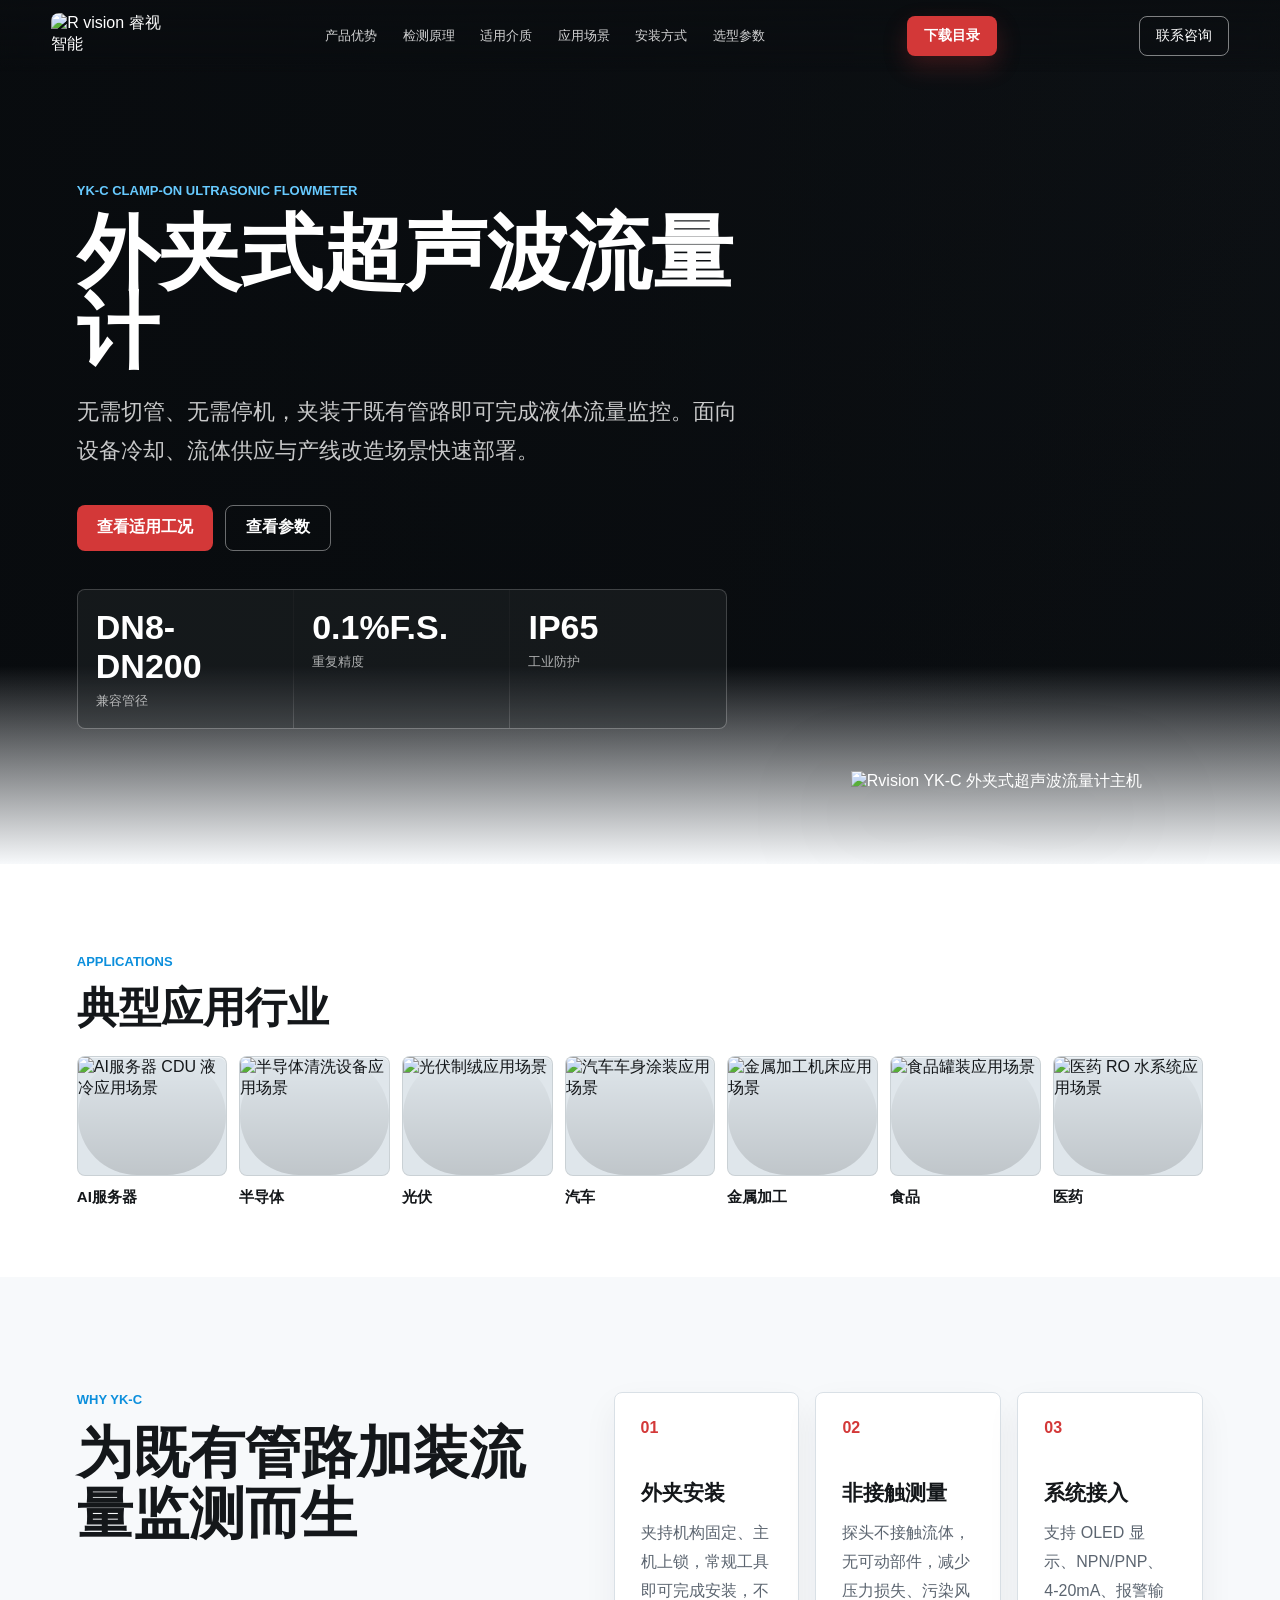
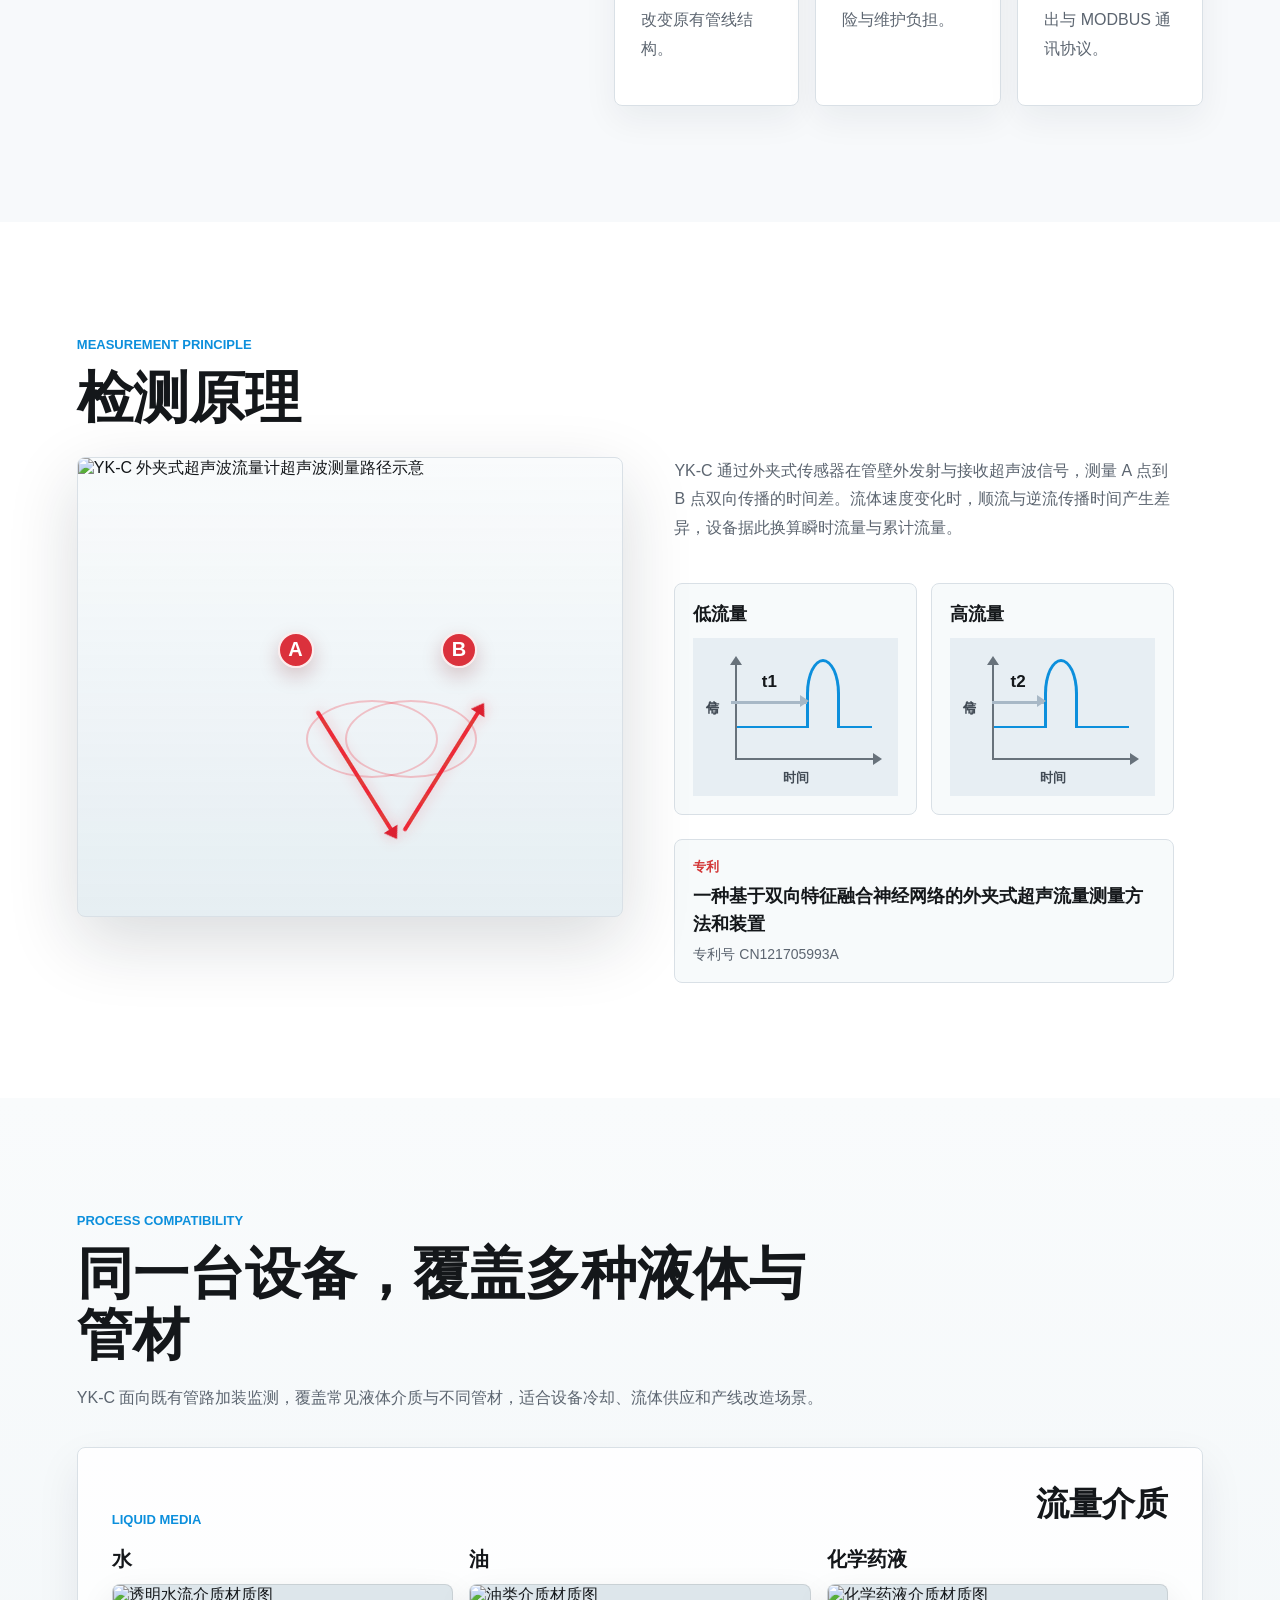
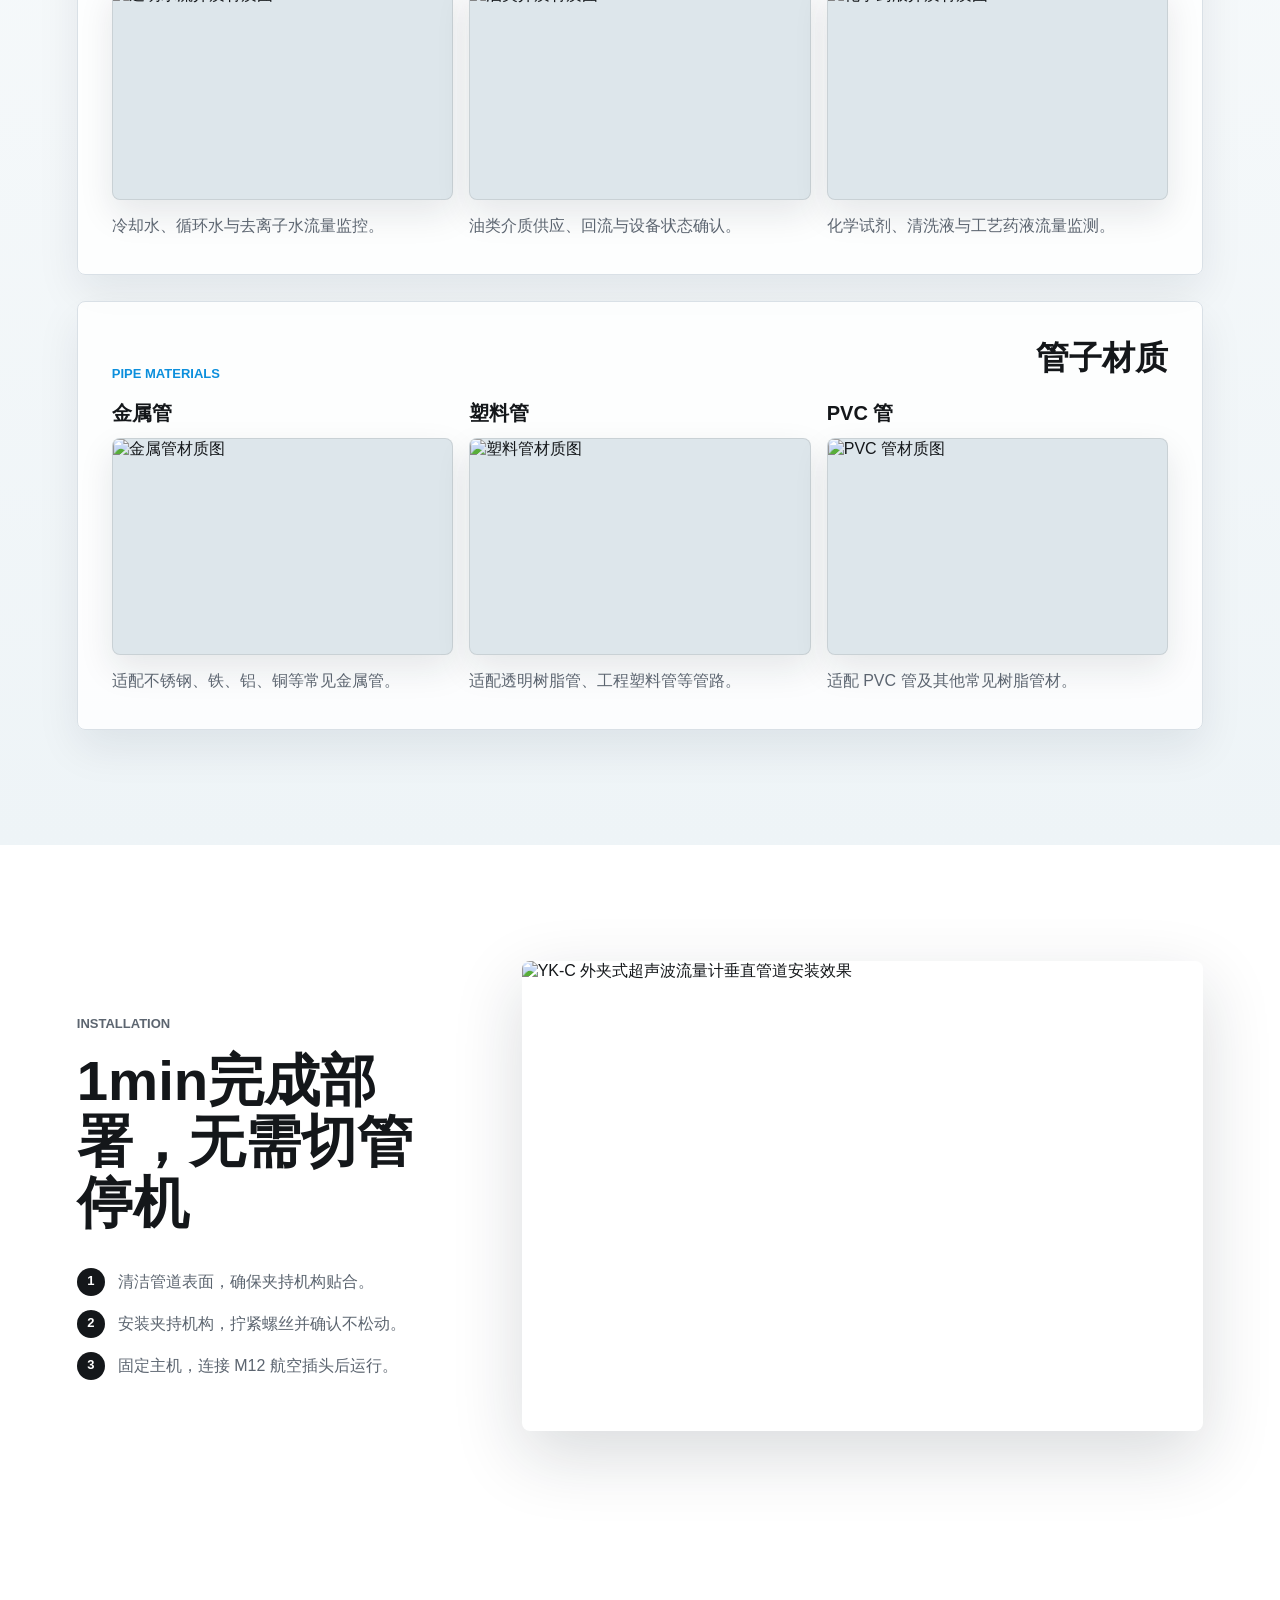
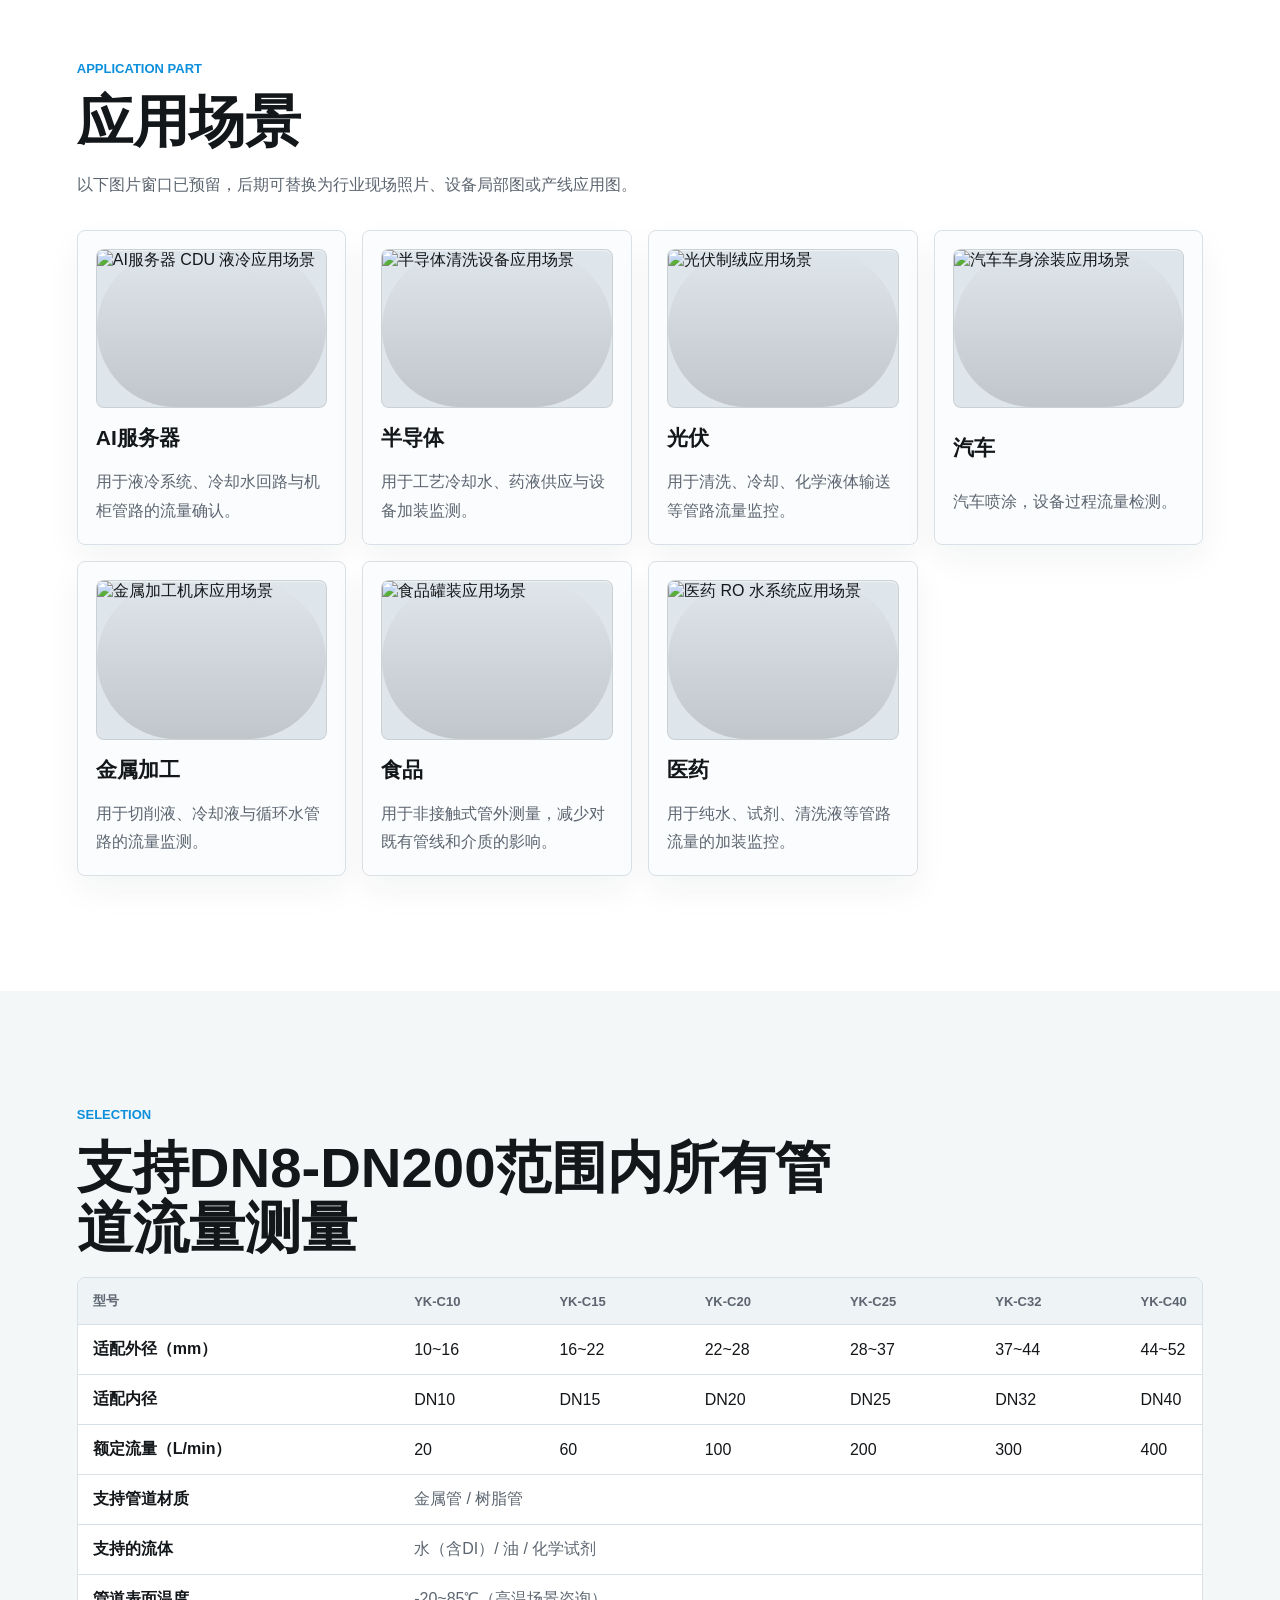
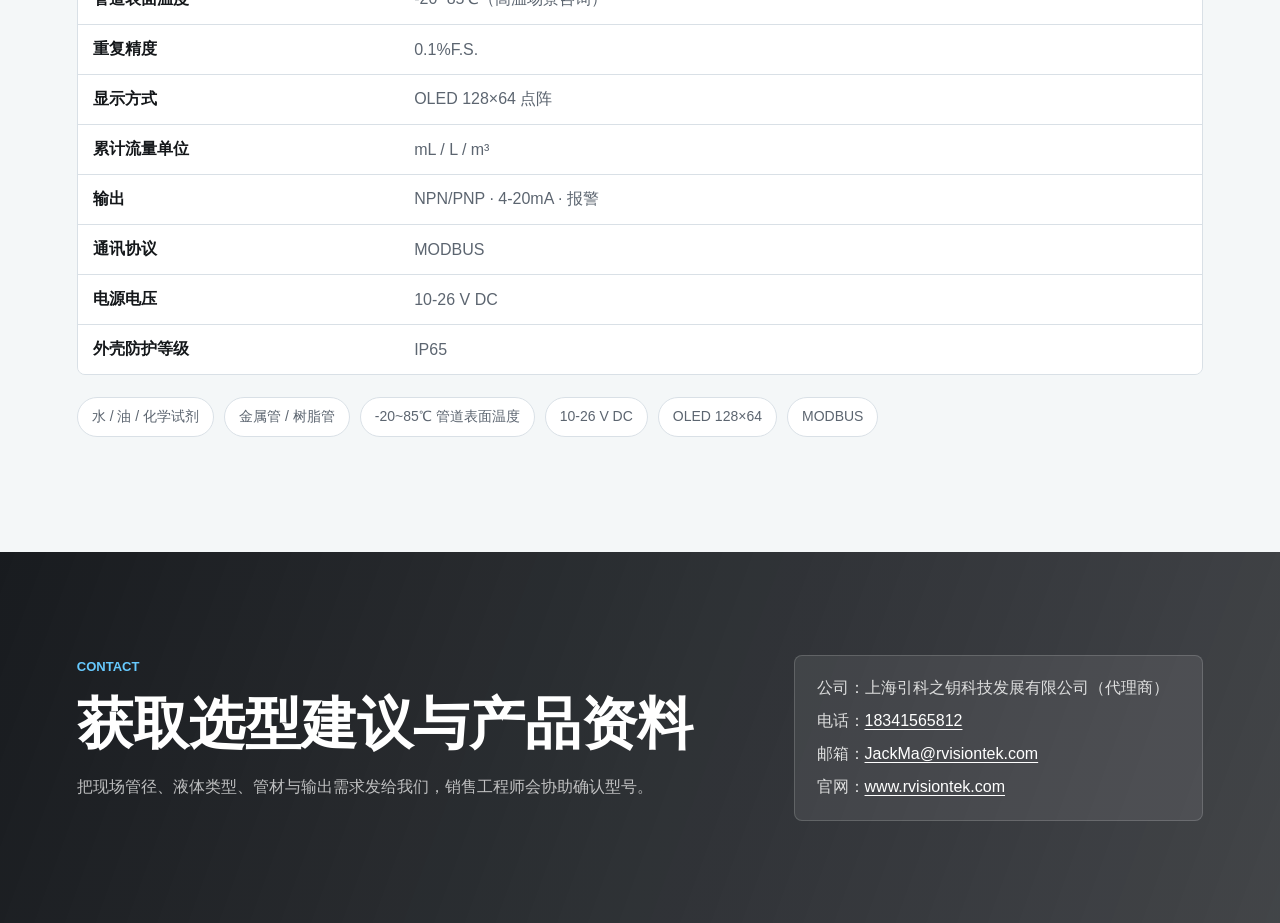
==== commit 1b14d454: "更新产品目录和型号表" ====
--- a/wordpress-plugin/rvision-catalog-gate/assets/site/index.html
+++ b/wordpress-plugin/rvision-catalog-gate/assets/site/index.html
@@ -345,19 +345,16 @@
             <thead>
               <tr>
                 <th>型号</th>
-                <th>YK-C1016</th>
-                <th>YK-C1622</th>
-                <th>YK-C2228</th>
-                <th>YK-C2837</th>
-                <th>YK-C3744</th>
-                <th>YK-C4452</th>
-                <th>YK-C5265</th>
-                <th>YK-C6683</th>
-                <th>YK-C83100</th>
-                <th>YK-C101127</th>
-                <th>YK-C127152</th>
-                <th>YK-C152191</th>
-                <th>YK-C191220</th>
+                <th>YK-C10</th>
+                <th>YK-C15</th>
+                <th>YK-C20</th>
+                <th>YK-C25</th>
+                <th>YK-C32</th>
+                <th>YK-C40</th>
+                <th>YK-C50</th>
+                <th>YK-C65</th>
+                <th>YK-C80</th>
+                <th>YK-C100</th>
               </tr>
             </thead>
             <tbody>
@@ -373,9 +370,6 @@
                 <td>66~83</td>
                 <td>83~101</td>
                 <td>101~127</td>
-                <td>127~152</td>
-                <td>152~191</td>
-                <td>191~220</td>
               </tr>
               <tr>
                 <td>适配内径</td>
@@ -389,9 +383,6 @@
                 <td>DN65</td>
                 <td>DN80</td>
                 <td>DN100</td>
-                <td>DN125</td>
-                <td>DN150</td>
-                <td>DN200</td>
               </tr>
               <tr>
                 <td>额定流量（L/min）</td>
@@ -405,9 +396,6 @@
                 <td>1000</td>
                 <td>1600</td>
                 <td>2700</td>
-                <td>4000</td>
-                <td>6000</td>
-                <td>10000</td>
               </tr>
               <tr>
                 <td>支持管道材质</td>
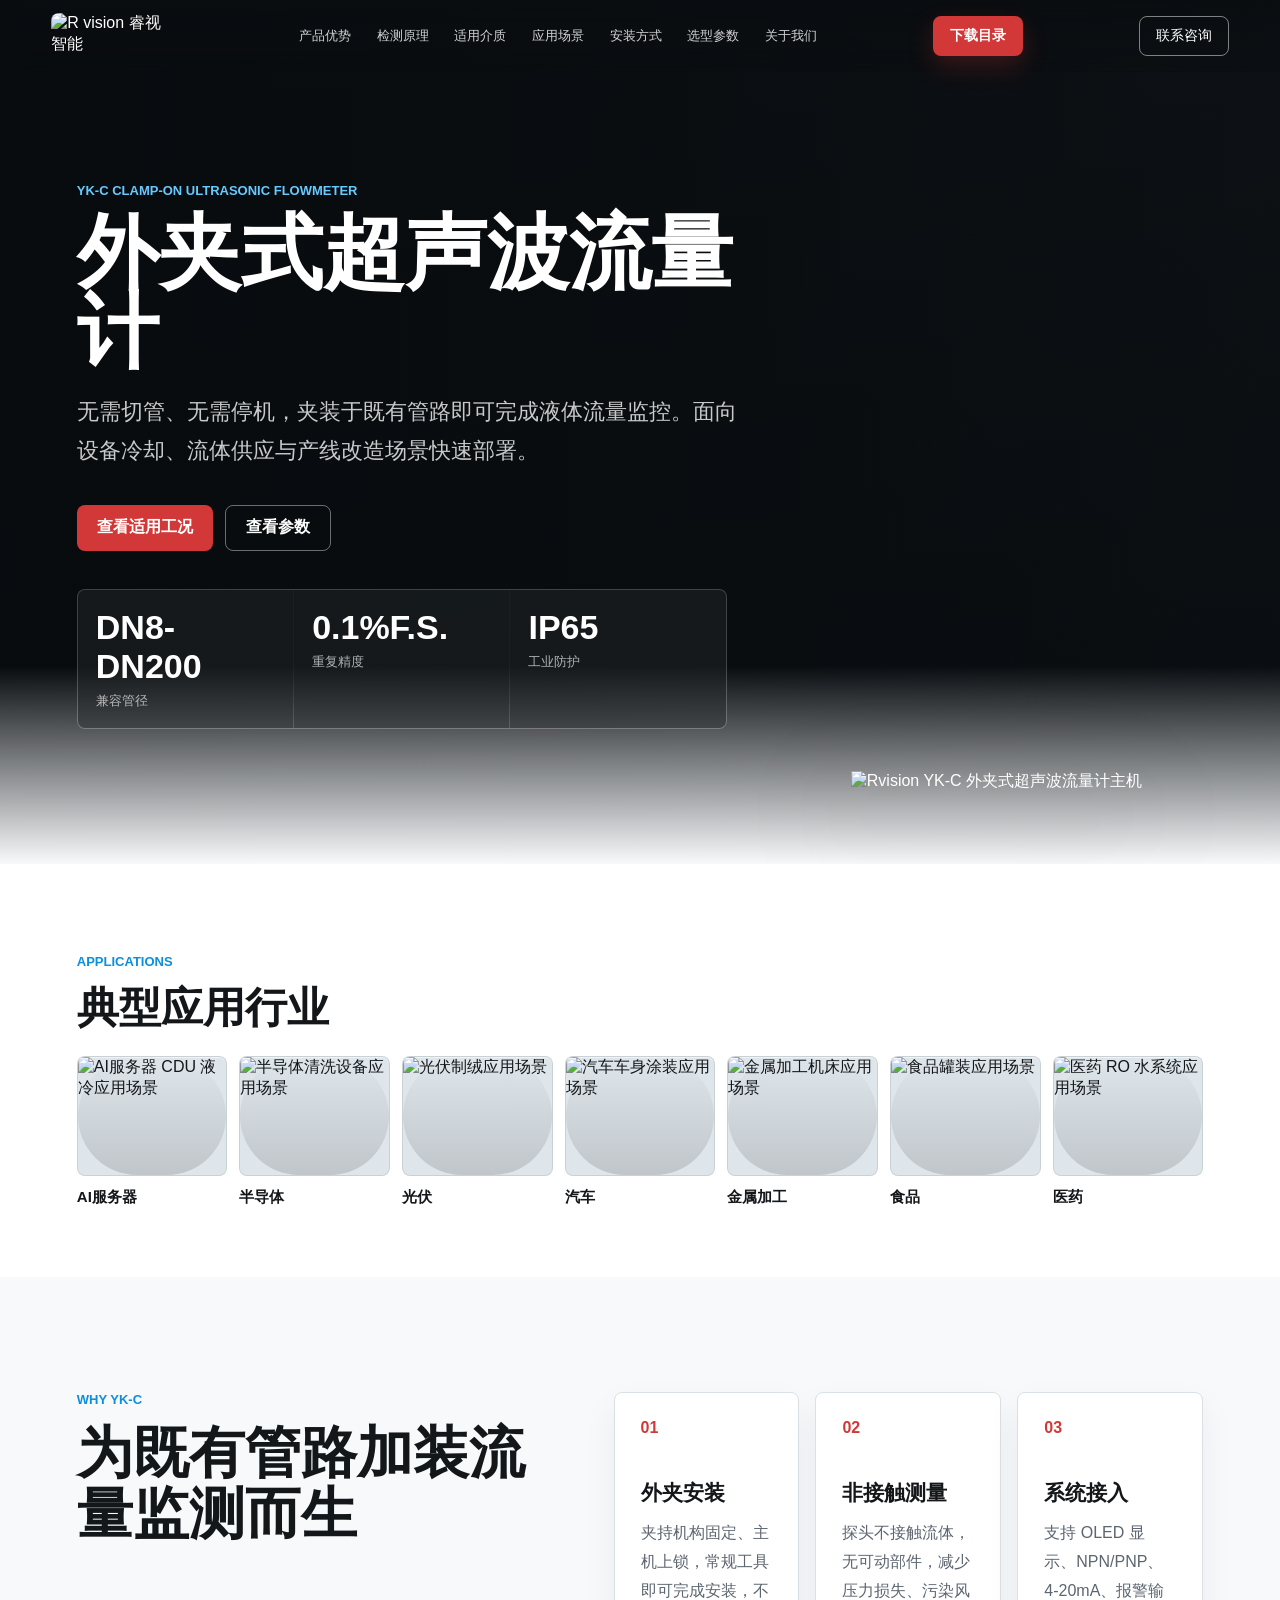
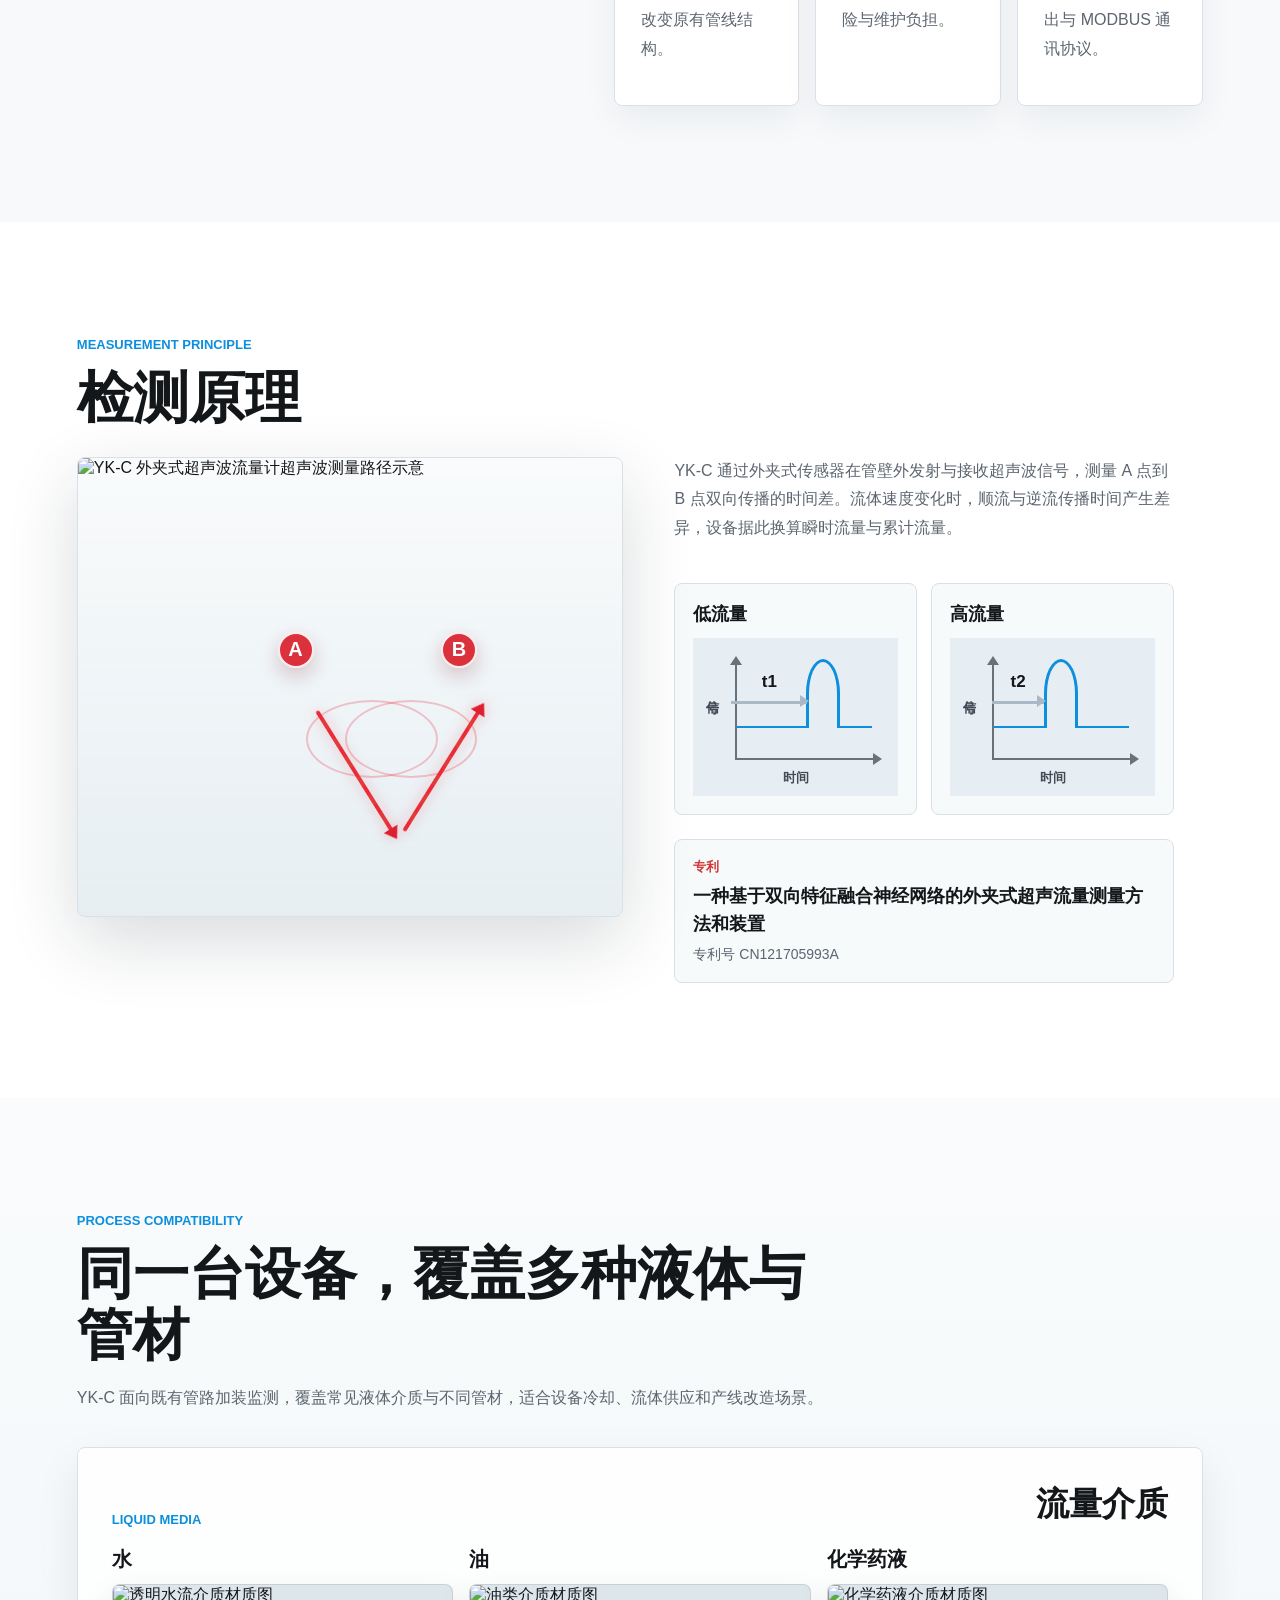
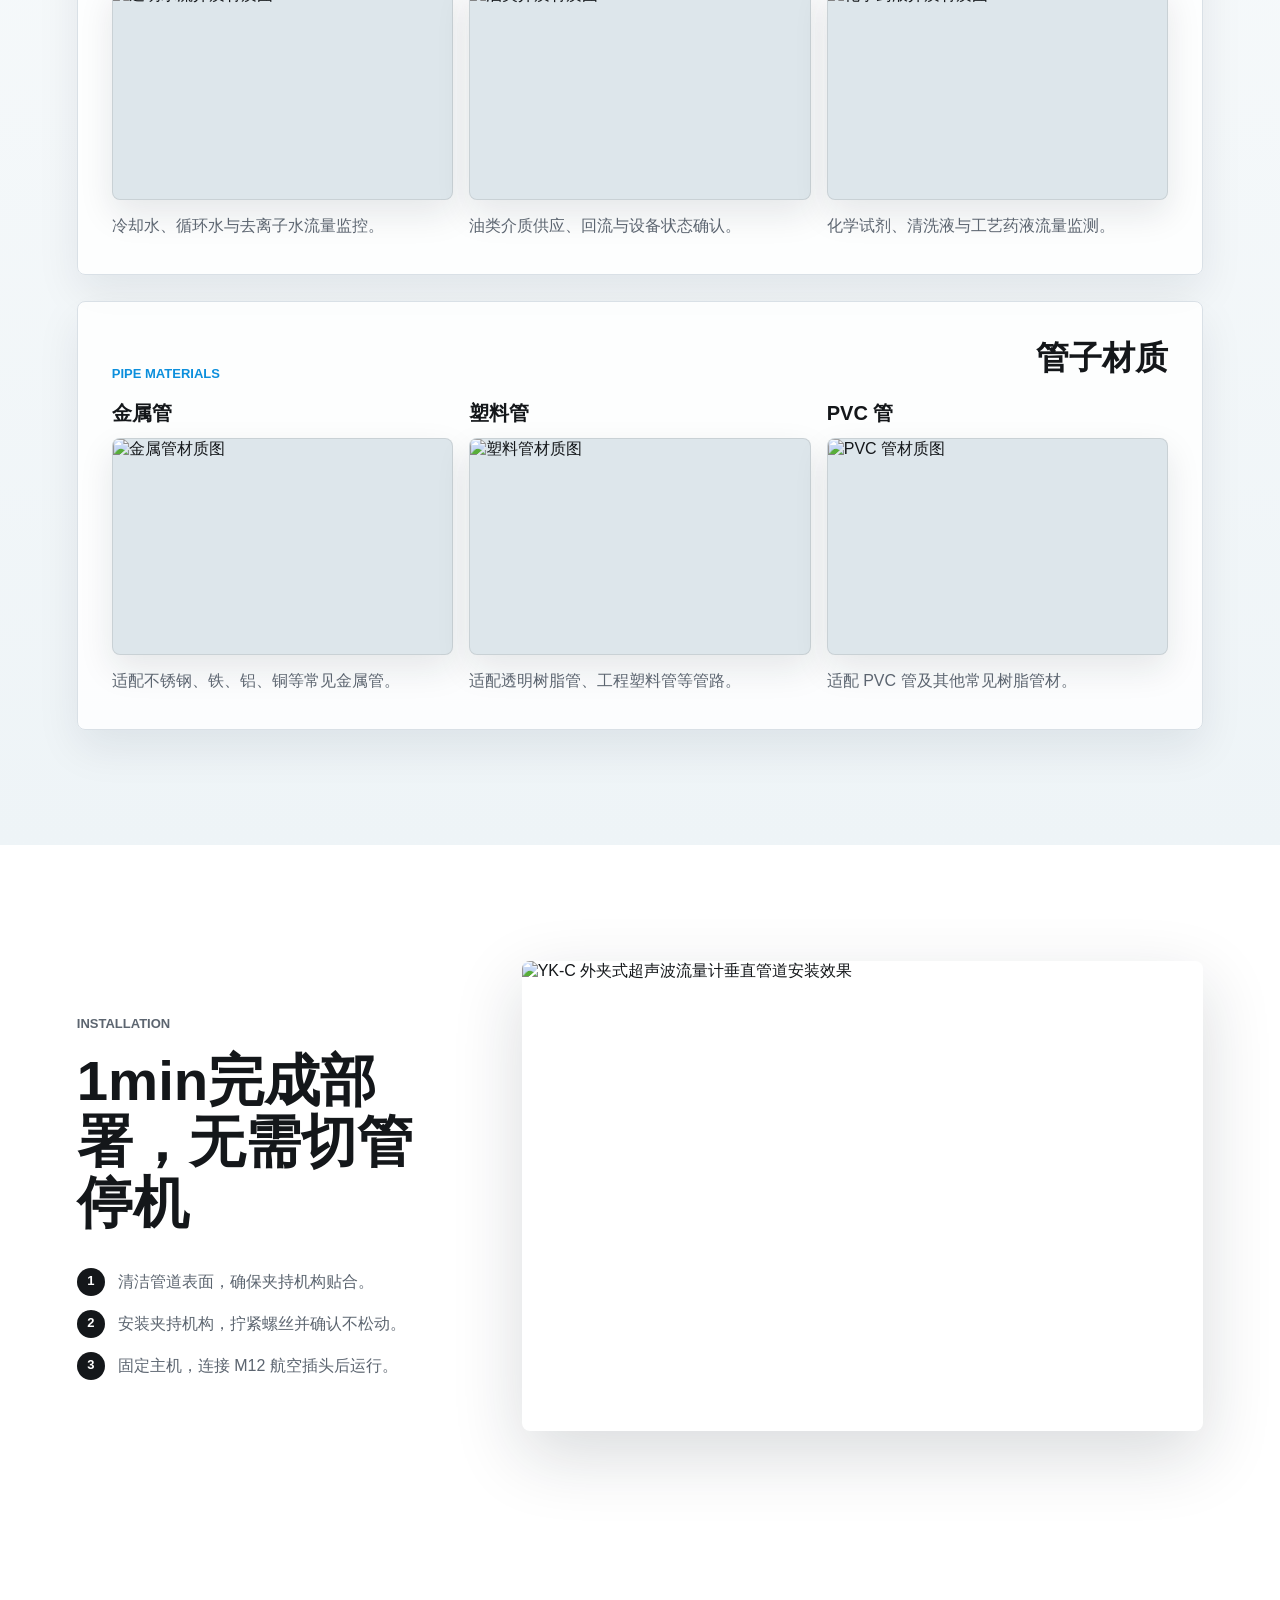
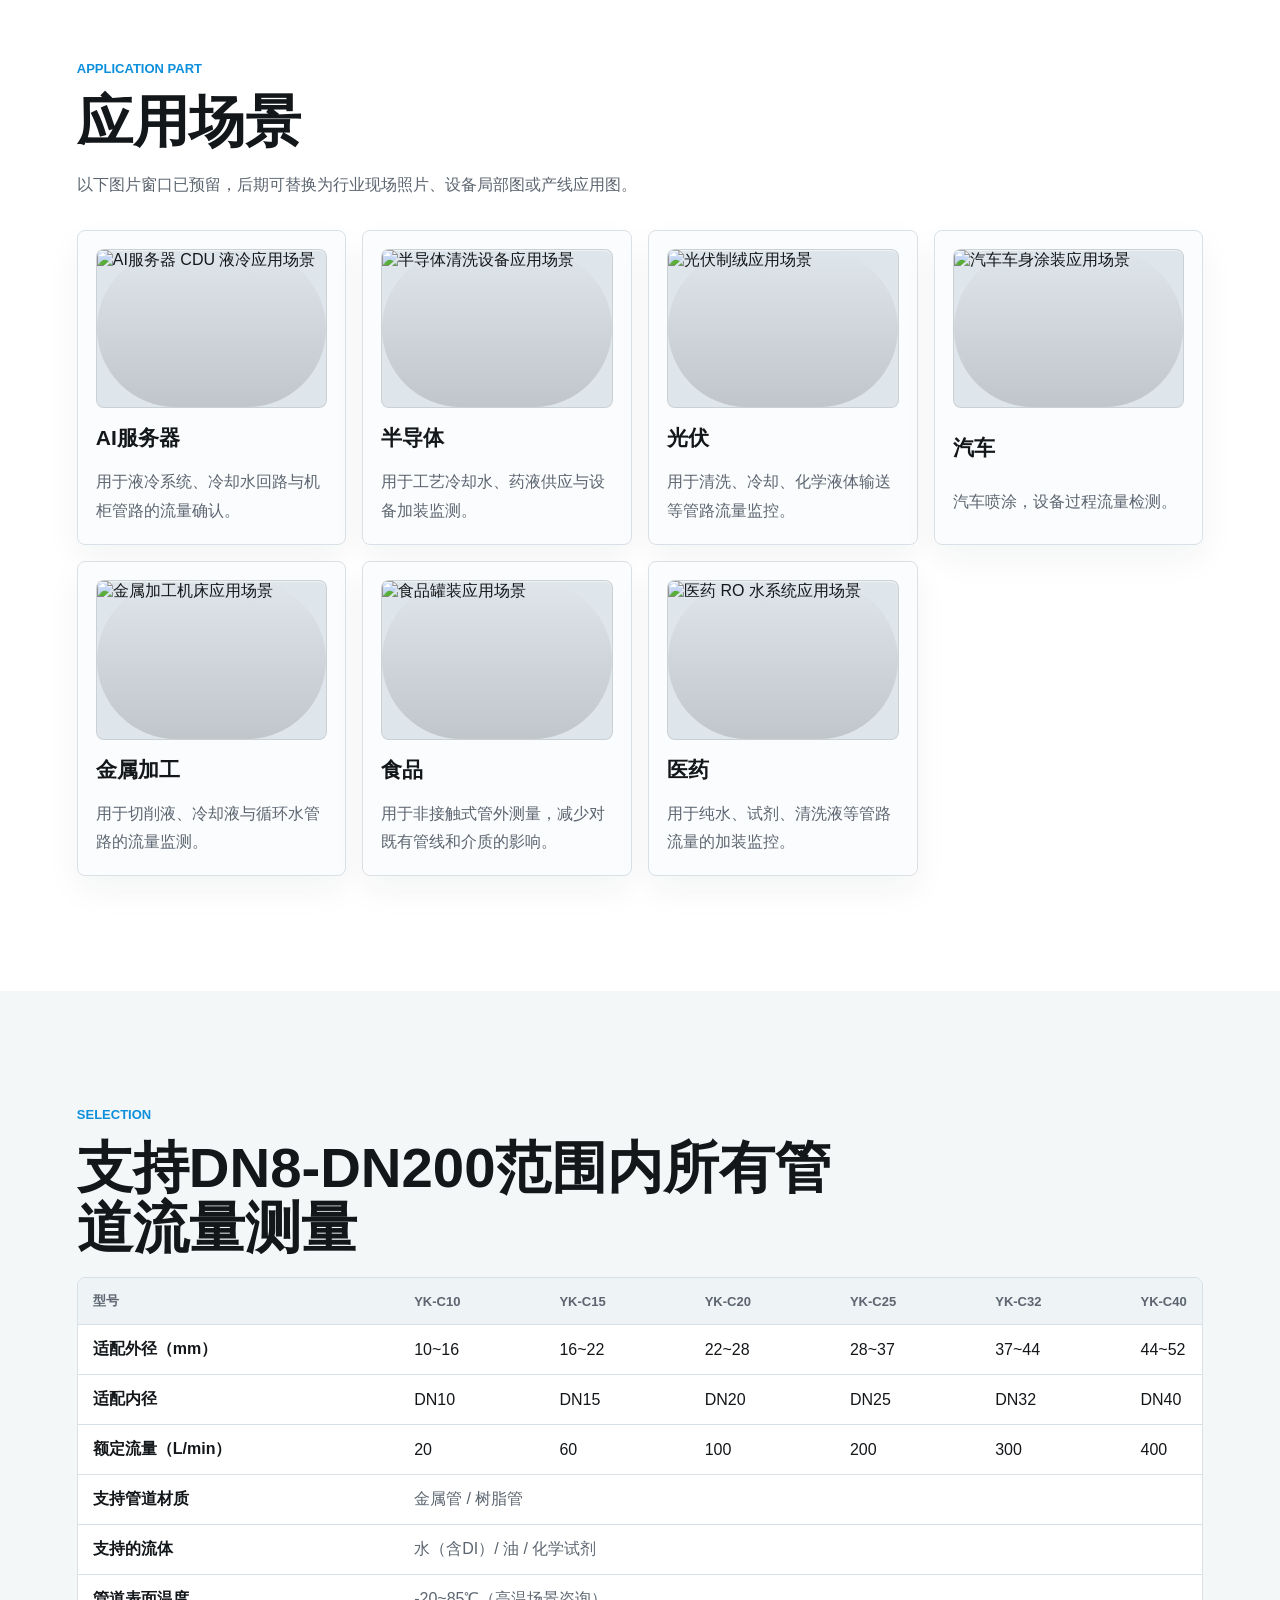
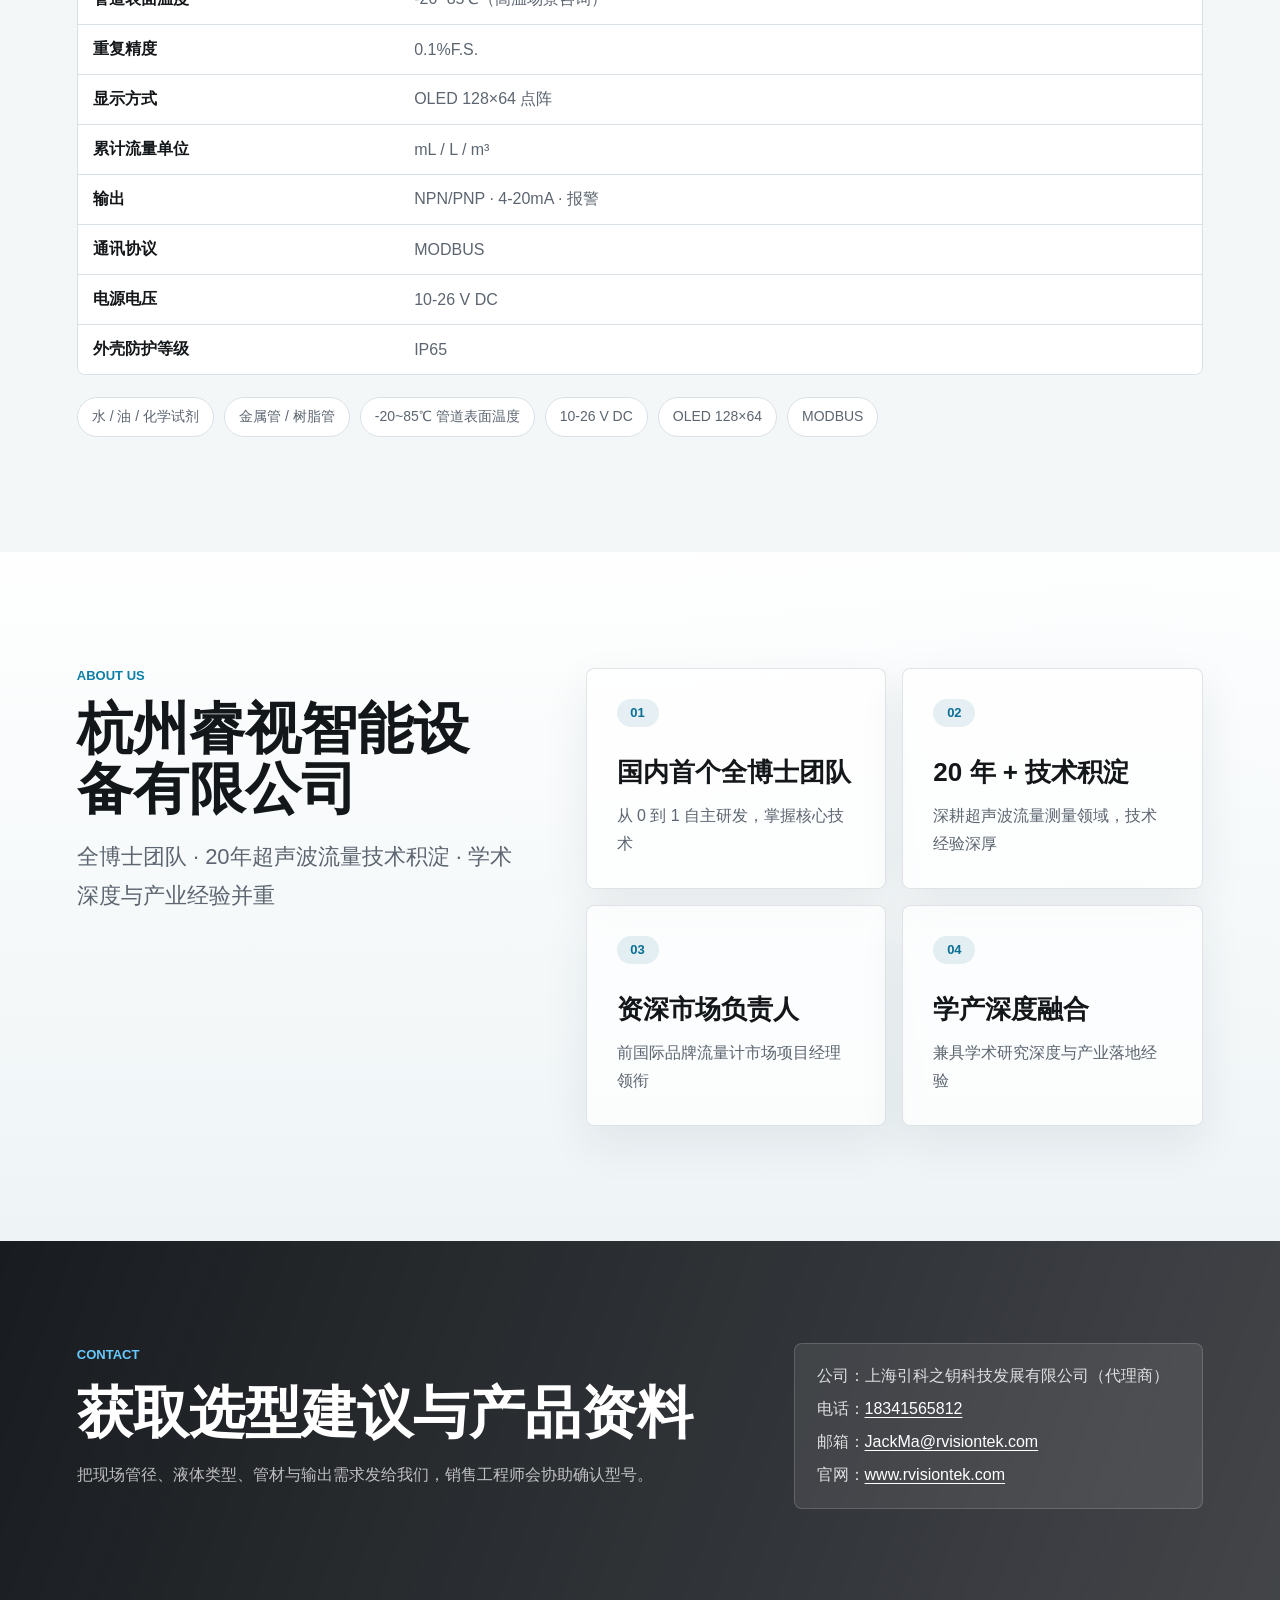
==== commit f0606a61: "新增关于我们板块并更新目录" ====
--- a/wordpress-plugin/rvision-catalog-gate/assets/site/index.html
+++ b/wordpress-plugin/rvision-catalog-gate/assets/site/index.html
@@ -26,6 +26,7 @@
         <a href="#applications">应用场景</a>
         <a href="#install">安装方式</a>
         <a href="#specs">选型参数</a>
+        <a href="#about">关于我们</a>
       </nav>
       <a class="catalog-cta" href="/catalog-download/">下载目录</a>
       <a class="nav-cta" href="#contact">联系咨询</a>
@@ -450,6 +451,36 @@
         </div>
       </section>
 
+      <section class="section about-section" id="about">
+        <div class="about-intro">
+          <p class="eyebrow">About Us</p>
+          <h2>杭州睿视智能设备有限公司</h2>
+          <p class="about-lead">全博士团队 · 20年超声波流量技术积淀 · 学术深度与产业经验并重</p>
+        </div>
+        <div class="about-grid" aria-label="公司能力">
+          <article class="about-item">
+            <span>01</span>
+            <h3>国内首个全博士团队</h3>
+            <p>从 0 到 1 自主研发，掌握核心技术</p>
+          </article>
+          <article class="about-item">
+            <span>02</span>
+            <h3>20 年 + 技术积淀</h3>
+            <p>深耕超声波流量测量领域，技术经验深厚</p>
+          </article>
+          <article class="about-item">
+            <span>03</span>
+            <h3>资深市场负责人</h3>
+            <p>前国际品牌流量计市场项目经理领衔</p>
+          </article>
+          <article class="about-item">
+            <span>04</span>
+            <h3>学产深度融合</h3>
+            <p>兼具学术研究深度与产业落地经验</p>
+          </article>
+        </div>
+      </section>
+
       <section class="contact-section" id="contact">
         <div>
           <p class="eyebrow">Contact</p>
--- a/wordpress-plugin/rvision-catalog-gate/assets/site/styles.css
+++ b/wordpress-plugin/rvision-catalog-gate/assets/site/styles.css
@@ -991,6 +991,77 @@
   font-size: 14px;
 }
 
+.about-section {
+  display: grid;
+  grid-template-columns: minmax(280px, 0.72fr) minmax(0, 1fr);
+  gap: clamp(32px, 5vw, 72px);
+  align-items: start;
+  background:
+    linear-gradient(180deg, rgba(255, 255, 255, 0.96), rgba(238, 244, 246, 0.92)),
+    radial-gradient(circle at 86% 12%, rgba(13, 138, 185, 0.13), transparent 34%),
+    #eef4f6;
+}
+
+.about-intro {
+  position: sticky;
+  top: 96px;
+}
+
+.about-intro .eyebrow {
+  color: #0d7ea8;
+}
+
+.about-intro h2 {
+  max-width: 520px;
+}
+
+.about-lead {
+  max-width: 520px;
+  color: var(--muted);
+  font-size: clamp(17px, 2vw, 22px);
+  line-height: 1.75;
+}
+
+.about-grid {
+  display: grid;
+  grid-template-columns: repeat(2, minmax(0, 1fr));
+  gap: 16px;
+}
+
+.about-item {
+  min-height: 190px;
+  padding: clamp(22px, 3vw, 30px);
+  border: 1px solid rgba(18, 44, 58, 0.12);
+  border-radius: 8px;
+  background: rgba(255, 255, 255, 0.72);
+  box-shadow: 0 18px 46px rgba(27, 54, 68, 0.08);
+}
+
+.about-item span {
+  display: inline-flex;
+  align-items: center;
+  justify-content: center;
+  width: 42px;
+  height: 28px;
+  margin-bottom: 28px;
+  border-radius: 999px;
+  color: #0b6f95;
+  background: rgba(11, 111, 149, 0.1);
+  font-size: 13px;
+  font-weight: 800;
+}
+
+.about-item h3 {
+  margin-bottom: 12px;
+  font-size: clamp(20px, 2.2vw, 26px);
+}
+
+.about-item p {
+  margin-bottom: 0;
+  color: var(--muted);
+  line-height: 1.75;
+}
+
 .contact-section {
   display: grid;
   grid-template-columns: minmax(280px, 0.8fr) minmax(260px, 0.48fr);
@@ -1052,15 +1123,24 @@
   .intro-band,
   .principle-layout,
   .media-section,
+  .about-section,
   .contact-section {
     grid-template-columns: 1fr;
   }
 
+  .about-intro {
+    position: static;
+  }
+
   .material-grid {
     grid-template-columns: 1fr;
   }
 
   .application-grid {
+    grid-template-columns: repeat(2, minmax(0, 1fr));
+  }
+
+  .about-grid {
     grid-template-columns: repeat(2, minmax(0, 1fr));
   }
 
@@ -1126,6 +1206,14 @@
   .section,
   .contact-section {
     padding-inline: 18px;
+  }
+
+  .about-grid {
+    grid-template-columns: 1fr;
+  }
+
+  .about-item {
+    min-height: auto;
   }
 
   .application-nav-section {
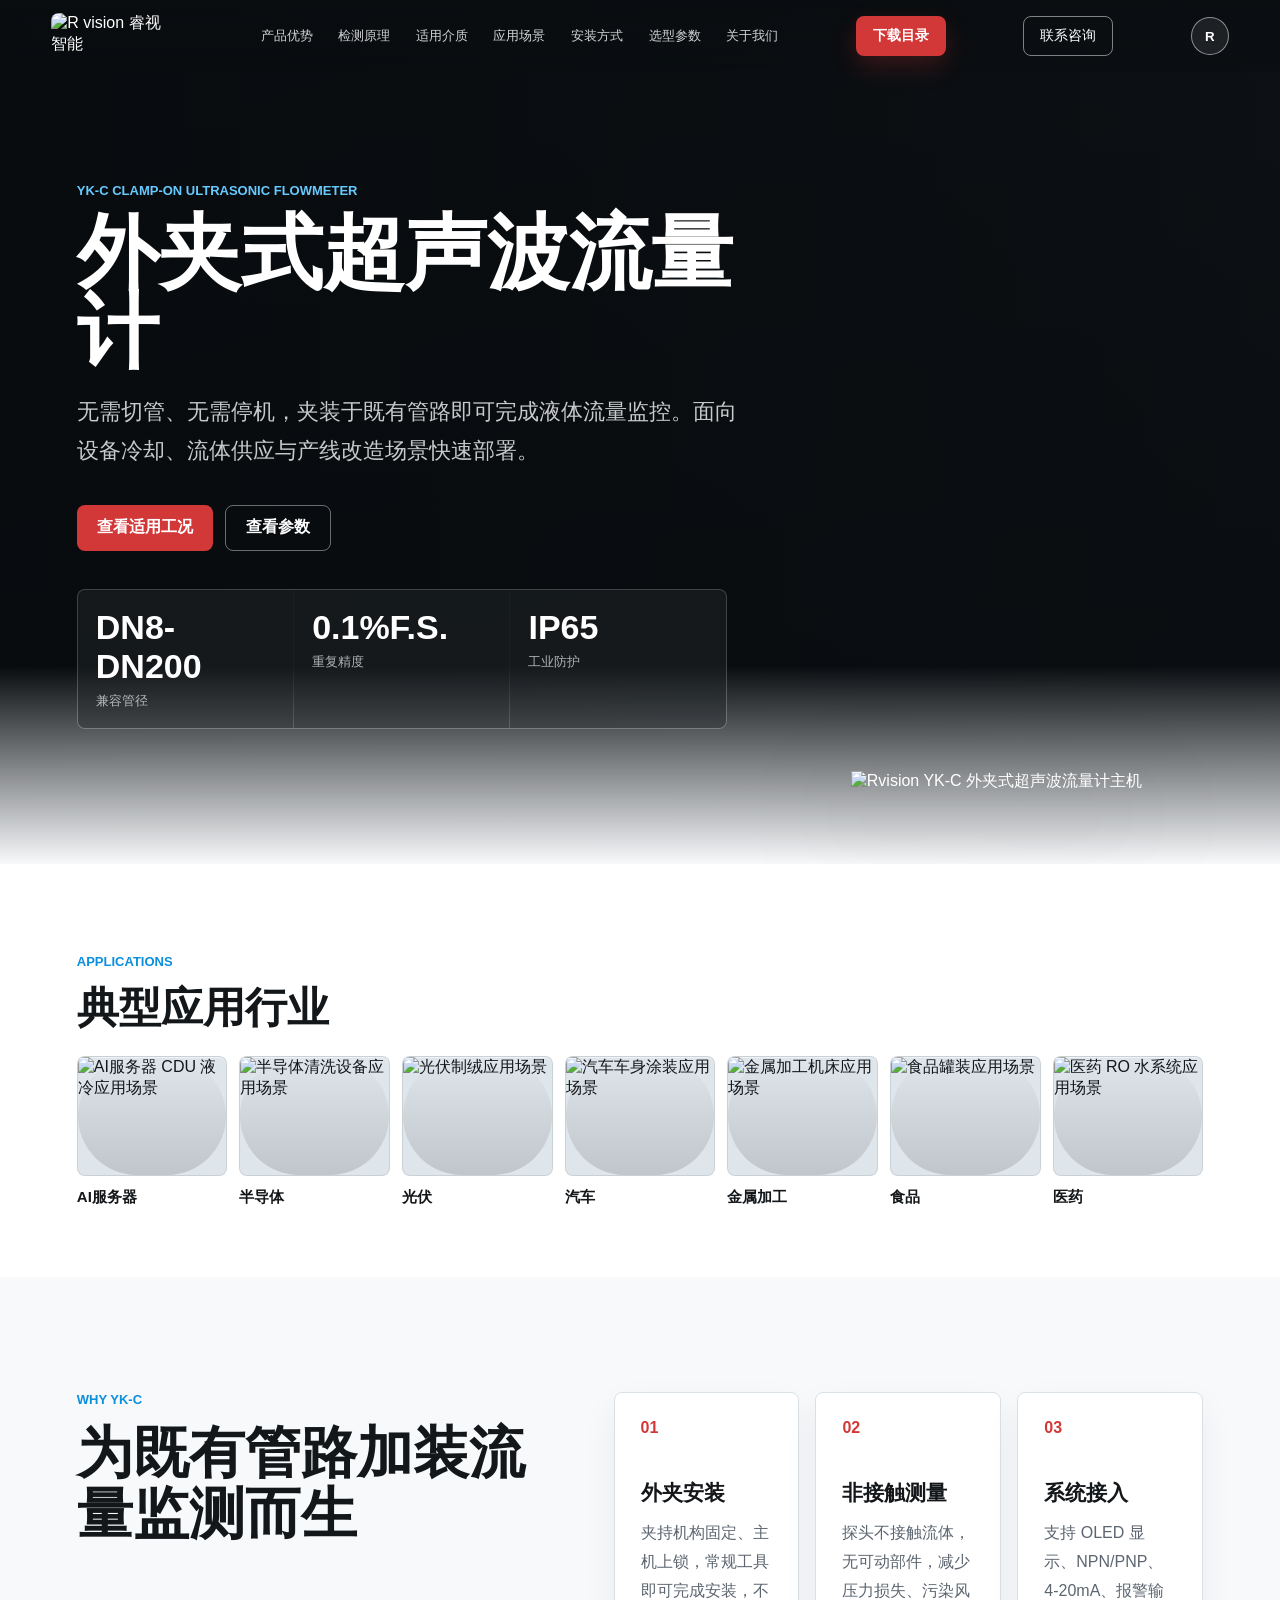
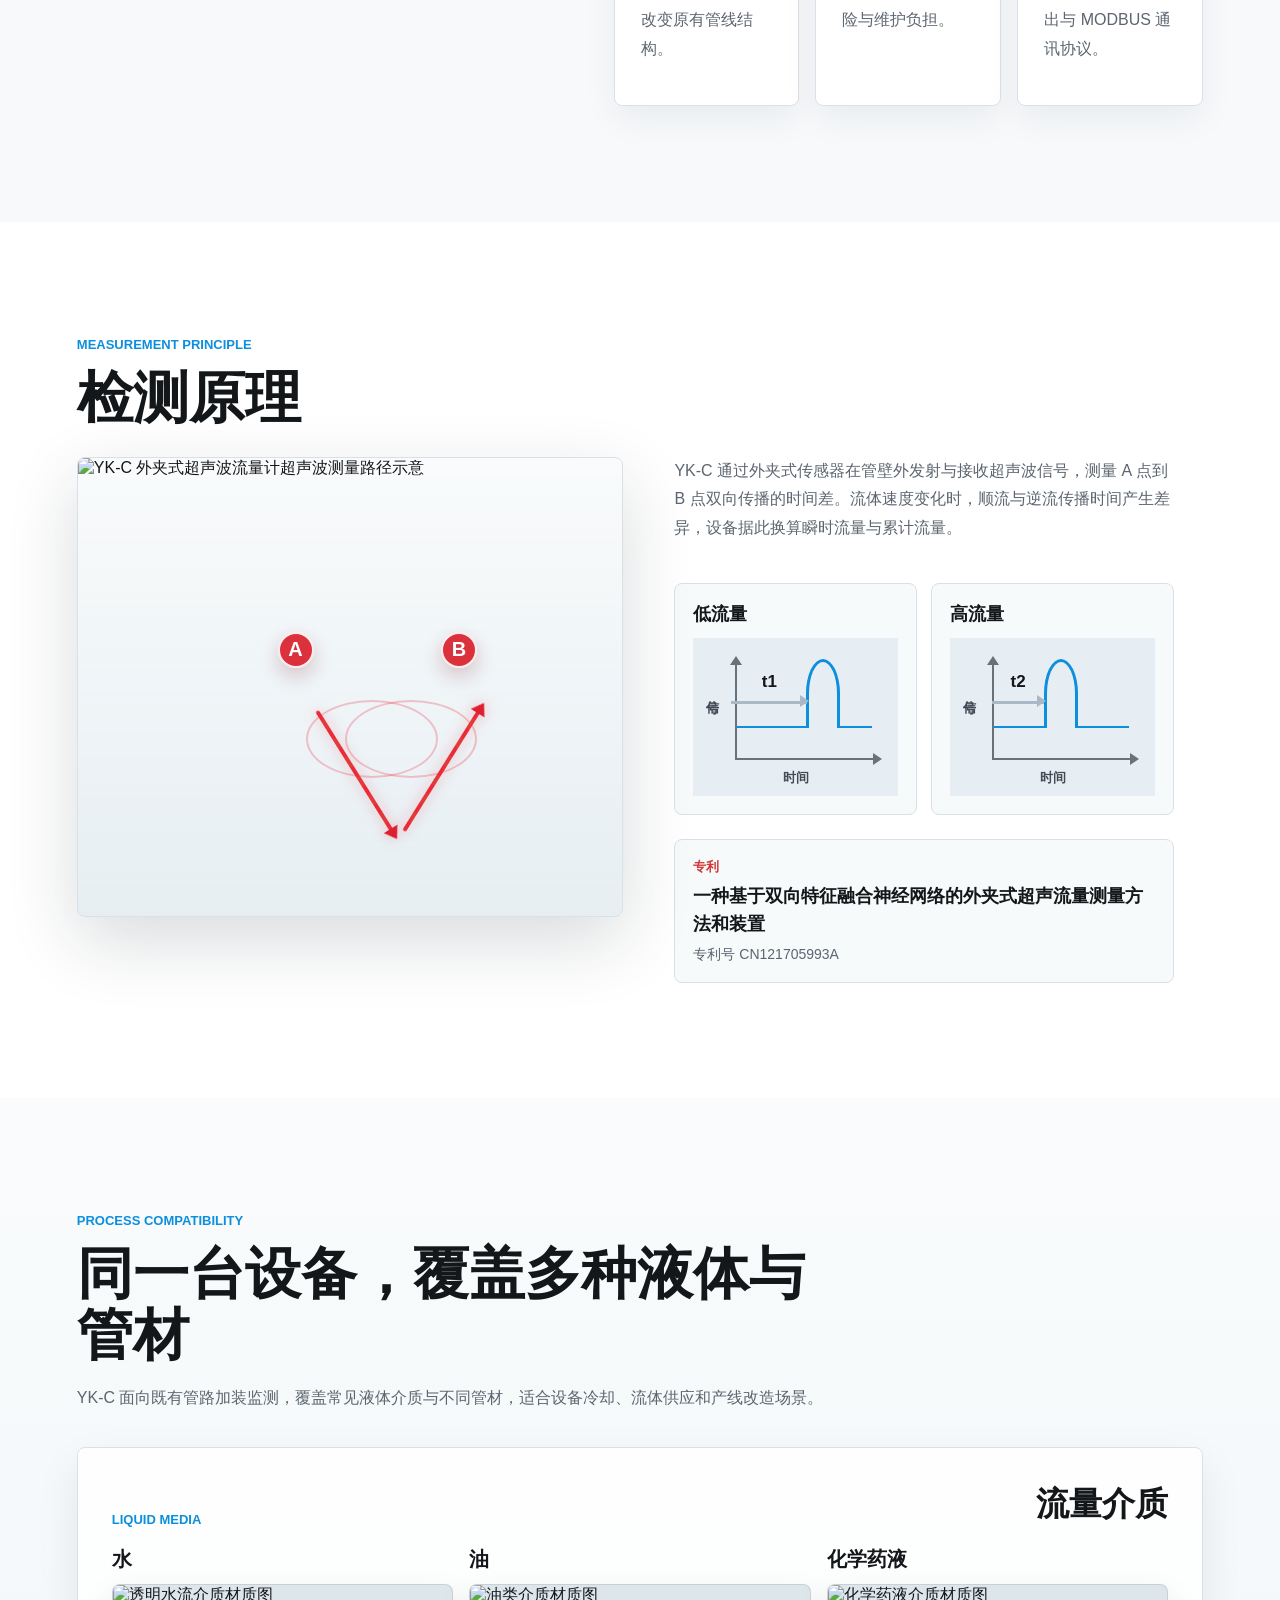
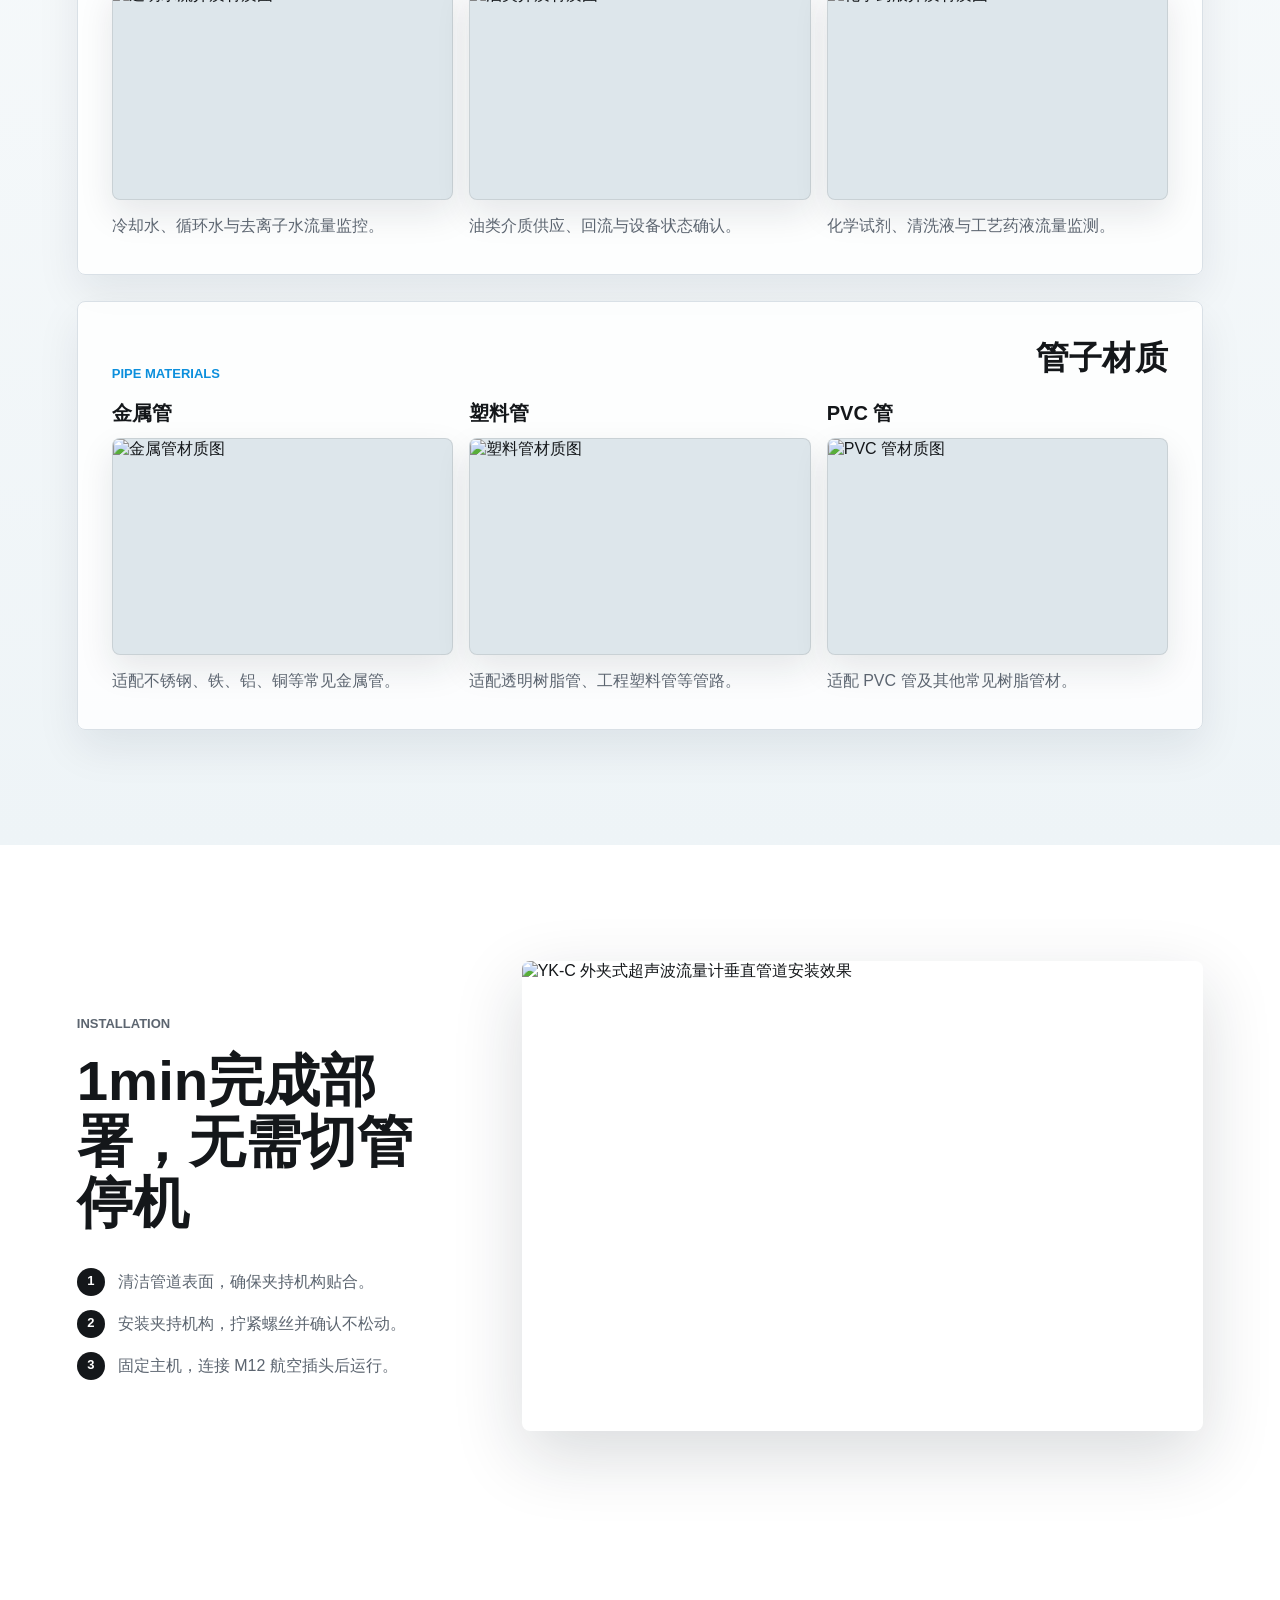
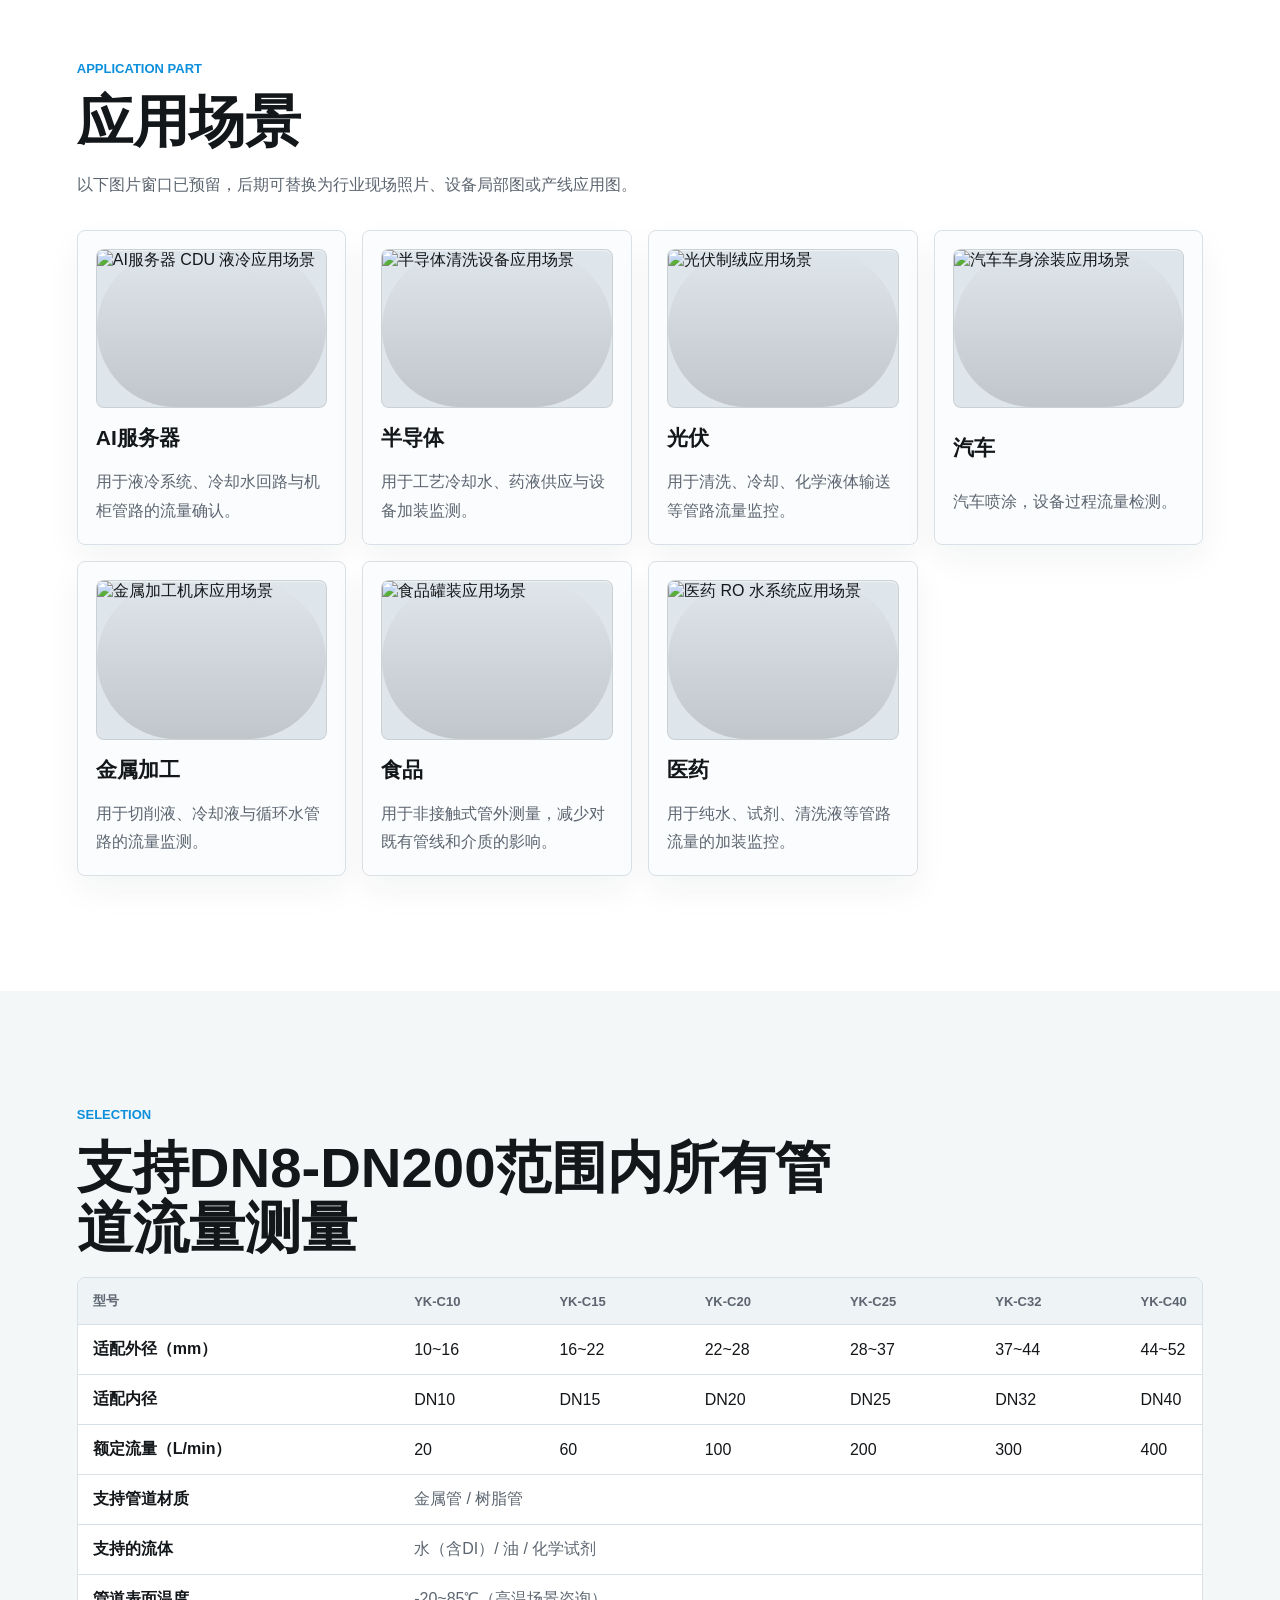
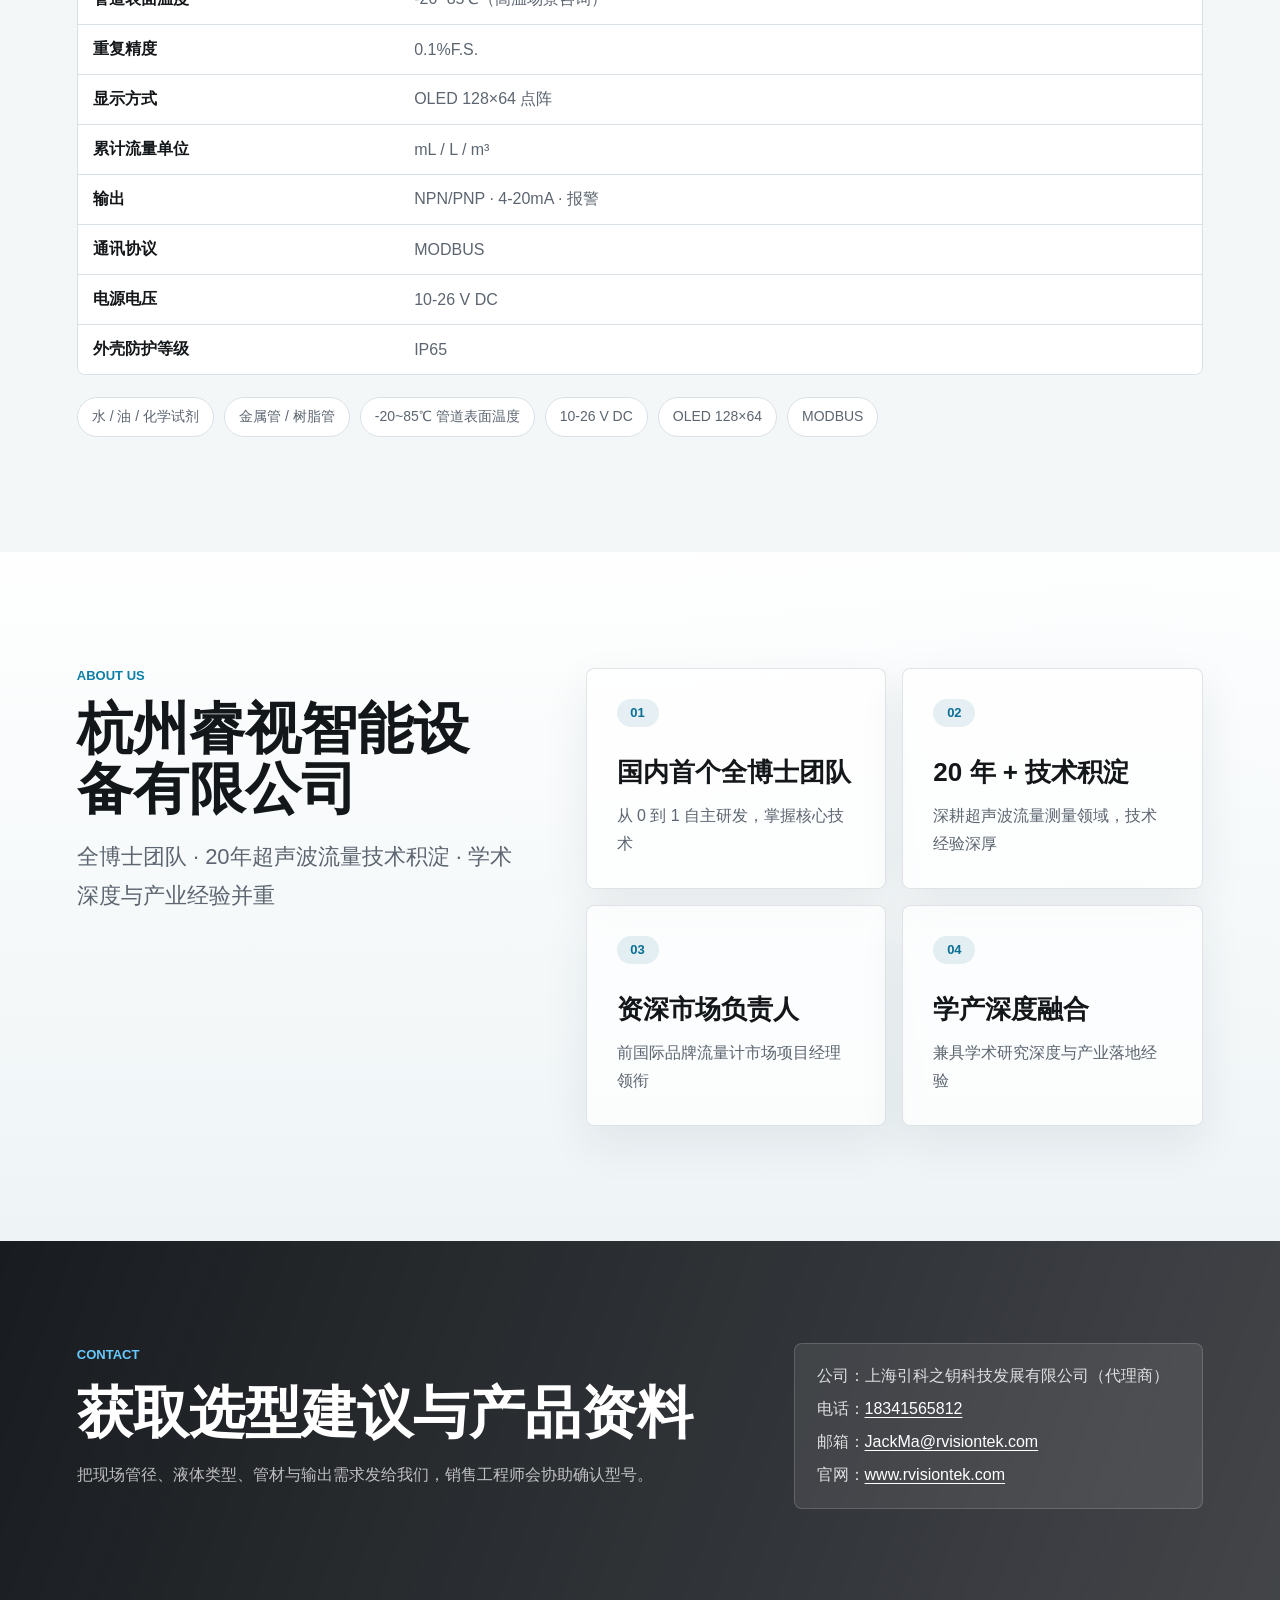
==== commit e8828150: "新增会员注册登录与目录下载保护" ====
--- a/wordpress-plugin/rvision-catalog-gate/assets/site/index.html
+++ b/wordpress-plugin/rvision-catalog-gate/assets/site/index.html
@@ -30,6 +30,18 @@
       </nav>
       <a class="catalog-cta" href="/catalog-download/">下载目录</a>
       <a class="nav-cta" href="#contact">联系咨询</a>
+      <div class="member-menu" data-member-menu data-state="guest">
+        <button class="member-avatar" type="button" aria-label="会员中心" data-member-toggle>
+          <span data-member-initial>R</span>
+        </button>
+        <div class="member-dropdown" aria-label="会员操作">
+          <p class="member-status" data-member-status>未登录</p>
+          <button type="button" data-guest data-member-open="login">登录</button>
+          <button type="button" data-guest data-member-open="register">注册</button>
+          <button type="button" data-auth data-member-download>下载目录</button>
+          <button type="button" data-auth data-member-logout>退出登录</button>
+        </div>
+      </div>
     </header>
 
     <main id="top">
@@ -496,6 +508,111 @@
       </section>
     </main>
 
+    <div class="member-modal" data-member-modal hidden>
+      <div class="member-modal-backdrop" data-member-close></div>
+      <section class="member-dialog" role="dialog" aria-modal="true" aria-labelledby="member-dialog-title">
+        <button class="member-close" type="button" aria-label="关闭" data-member-close>×</button>
+        <p class="eyebrow">Member</p>
+        <h2 id="member-dialog-title" data-member-title>会员登录</h2>
+        <p class="member-message" data-member-message></p>
+
+        <form class="member-form" data-member-view="login">
+          <label>
+            邮箱
+            <input name="email" type="email" autocomplete="email" required />
+          </label>
+          <label>
+            密码
+            <input name="password" type="password" autocomplete="current-password" required />
+          </label>
+          <button class="member-submit" type="submit">登录</button>
+          <div class="member-switches">
+            <button type="button" data-member-open="register">注册账号</button>
+            <button type="button" data-member-open="reset-request">忘记密码</button>
+          </div>
+        </form>
+
+        <form class="member-form" data-member-view="register" hidden>
+          <div class="member-field-grid">
+            <label>
+              公司
+              <input name="company" type="text" autocomplete="organization" required />
+            </label>
+            <label>
+              邮箱
+              <input name="email" type="email" autocomplete="email" required />
+            </label>
+            <label>
+              手机号
+              <input name="phone" type="tel" autocomplete="tel" required />
+            </label>
+            <label>
+              姓
+              <input name="last_name" type="text" autocomplete="family-name" required />
+            </label>
+            <label>
+              名
+              <input name="first_name" type="text" autocomplete="given-name" />
+            </label>
+            <label>
+              部门
+              <input name="department" type="text" autocomplete="organization-title" />
+            </label>
+            <label>
+              需求
+              <select name="demand" required>
+                <option value="quote">询价</option>
+                <option value="technical">技术咨询</option>
+                <option value="sample">样品测试</option>
+              </select>
+            </label>
+            <label>
+              密码
+              <input name="password" type="password" autocomplete="new-password" minlength="8" required />
+            </label>
+          </div>
+          <button class="member-submit" type="submit">发送邮箱验证码</button>
+          <div class="member-switches">
+            <button type="button" data-member-open="login">已有账号，去登录</button>
+          </div>
+        </form>
+
+        <form class="member-form" data-member-view="register-code" hidden>
+          <label>
+            邮箱验证码
+            <input name="code" type="text" inputmode="numeric" maxlength="6" required />
+          </label>
+          <button class="member-submit" type="submit">完成注册</button>
+          <div class="member-switches">
+            <button type="button" data-member-open="register">重新填写注册信息</button>
+          </div>
+        </form>
+
+        <form class="member-form" data-member-view="reset-request" hidden>
+          <label>
+            注册邮箱
+            <input name="email" type="email" autocomplete="email" required />
+          </label>
+          <button class="member-submit" type="submit">发送找回验证码</button>
+          <div class="member-switches">
+            <button type="button" data-member-open="login">返回登录</button>
+          </div>
+        </form>
+
+        <form class="member-form" data-member-view="reset-code" hidden>
+          <label>
+            邮箱验证码
+            <input name="code" type="text" inputmode="numeric" maxlength="6" required />
+          </label>
+          <label>
+            新密码
+            <input name="password" type="password" autocomplete="new-password" minlength="8" required />
+          </label>
+          <button class="member-submit" type="submit">重置密码</button>
+        </form>
+      </section>
+    </div>
+
     <script src="script.js"></script>
   </body>
 </html>
--- a/wordpress-plugin/rvision-catalog-gate/assets/site/styles.css
+++ b/wordpress-plugin/rvision-catalog-gate/assets/site/styles.css
@@ -77,7 +77,9 @@
 
 .nav-links a,
 .catalog-cta,
-.nav-cta {
+.nav-cta,
+.member-avatar,
+.member-dropdown button {
   transition: color 180ms ease, border-color 180ms ease, background 180ms ease;
 }
 
@@ -110,6 +112,83 @@
 .nav-cta:hover {
   background: #fff;
   color: var(--ink);
+}
+
+.member-menu {
+  position: relative;
+  display: inline-flex;
+  align-items: center;
+}
+
+.member-avatar {
+  display: inline-flex;
+  align-items: center;
+  justify-content: center;
+  width: 38px;
+  height: 38px;
+  border: 1px solid rgba(255, 255, 255, 0.5);
+  border-radius: 999px;
+  color: #fff;
+  background: rgba(255, 255, 255, 0.08);
+  font-weight: 800;
+  cursor: pointer;
+}
+
+.member-menu[data-state="logged-in"] .member-avatar {
+  border-color: rgba(103, 202, 255, 0.72);
+  background: rgba(103, 202, 255, 0.16);
+}
+
+.member-dropdown {
+  position: absolute;
+  top: calc(100% + 12px);
+  right: 0;
+  display: grid;
+  gap: 6px;
+  width: 176px;
+  padding: 12px;
+  border: 1px solid rgba(255, 255, 255, 0.2);
+  border-radius: 8px;
+  background: rgba(15, 18, 22, 0.94);
+  box-shadow: 0 22px 56px rgba(0, 0, 0, 0.25);
+  opacity: 0;
+  pointer-events: none;
+  transform: translateY(-4px);
+  transition: opacity 160ms ease, transform 160ms ease;
+}
+
+.member-menu:hover .member-dropdown,
+.member-menu.is-open .member-dropdown {
+  opacity: 1;
+  pointer-events: auto;
+  transform: translateY(0);
+}
+
+.member-status {
+  margin: 0 0 4px;
+  color: rgba(255, 255, 255, 0.68);
+  font-size: 13px;
+  line-height: 1.35;
+}
+
+.member-dropdown button {
+  width: 100%;
+  padding: 9px 10px;
+  border: 0;
+  border-radius: 6px;
+  color: #fff;
+  background: rgba(255, 255, 255, 0.08);
+  cursor: pointer;
+  text-align: left;
+}
+
+.member-dropdown button:hover {
+  background: rgba(255, 255, 255, 0.18);
+}
+
+.member-menu[data-state="guest"] [data-auth],
+.member-menu[data-state="logged-in"] [data-guest] {
+  display: none;
 }
 
 .hero {
@@ -1062,6 +1141,145 @@
   line-height: 1.75;
 }
 
+.member-modal[hidden] {
+  display: none;
+}
+
+.member-modal {
+  position: fixed;
+  inset: 0;
+  z-index: 80;
+  display: grid;
+  place-items: center;
+  padding: 22px;
+}
+
+.member-modal-backdrop {
+  position: absolute;
+  inset: 0;
+  background: rgba(8, 12, 16, 0.66);
+  backdrop-filter: blur(6px);
+}
+
+.member-dialog {
+  position: relative;
+  z-index: 1;
+  width: min(680px, 100%);
+  max-height: min(760px, calc(100vh - 44px));
+  overflow-y: auto;
+  padding: clamp(24px, 4vw, 38px);
+  border: 1px solid rgba(18, 44, 58, 0.12);
+  border-radius: 8px;
+  background: #fff;
+  box-shadow: 0 28px 80px rgba(0, 0, 0, 0.3);
+}
+
+.member-dialog h2 {
+  margin-bottom: 10px;
+  font-size: clamp(28px, 4vw, 42px);
+}
+
+.member-close {
+  position: absolute;
+  top: 14px;
+  right: 14px;
+  display: inline-flex;
+  align-items: center;
+  justify-content: center;
+  width: 36px;
+  height: 36px;
+  border: 1px solid var(--line);
+  border-radius: 999px;
+  color: var(--ink);
+  background: #fff;
+  font-size: 24px;
+  line-height: 1;
+  cursor: pointer;
+}
+
+.member-message {
+  min-height: 24px;
+  margin-bottom: 16px;
+  color: var(--muted);
+  line-height: 1.55;
+}
+
+.member-message.is-error {
+  color: var(--red);
+}
+
+.member-message.is-success {
+  color: var(--green);
+}
+
+.member-form {
+  display: grid;
+  gap: 14px;
+}
+
+.member-field-grid {
+  display: grid;
+  grid-template-columns: repeat(2, minmax(0, 1fr));
+  gap: 14px;
+}
+
+.member-form label {
+  display: grid;
+  gap: 7px;
+  color: #36414b;
+  font-size: 14px;
+  font-weight: 700;
+}
+
+.member-form input,
+.member-form select {
+  width: 100%;
+  min-height: 44px;
+  padding: 0 12px;
+  border: 1px solid var(--line);
+  border-radius: 8px;
+  color: var(--ink);
+  background: #fff;
+  font: inherit;
+}
+
+.member-form input:focus,
+.member-form select:focus {
+  outline: 2px solid rgba(12, 143, 220, 0.2);
+  border-color: rgba(12, 143, 220, 0.55);
+}
+
+.member-submit {
+  min-height: 46px;
+  border: 0;
+  border-radius: 8px;
+  color: #fff;
+  background: var(--red);
+  font-weight: 800;
+  cursor: pointer;
+}
+
+.member-submit:disabled {
+  opacity: 0.62;
+  cursor: wait;
+}
+
+.member-switches {
+  display: flex;
+  flex-wrap: wrap;
+  gap: 10px;
+}
+
+.member-switches button {
+  padding: 0;
+  border: 0;
+  color: #0b6f95;
+  background: transparent;
+  cursor: pointer;
+  font: inherit;
+  font-weight: 700;
+}
+
 .contact-section {
   display: grid;
   grid-template-columns: minmax(280px, 0.8fr) minmax(260px, 0.48fr);
@@ -1161,6 +1379,7 @@
 @media (max-width: 640px) {
   .site-header {
     padding-inline: 16px;
+    gap: 8px;
   }
 
   .brand {
@@ -1179,6 +1398,15 @@
   .catalog-cta {
     padding: 9px 11px;
     font-size: 13px;
+  }
+
+  .member-avatar {
+    width: 36px;
+    height: 36px;
+  }
+
+  .member-dropdown {
+    right: -4px;
   }
 
   .hero {
@@ -1214,6 +1442,14 @@
 
   .about-item {
     min-height: auto;
+  }
+
+  .member-dialog {
+    padding: 24px 18px;
+  }
+
+  .member-field-grid {
+    grid-template-columns: 1fr;
   }
 
   .application-nav-section {
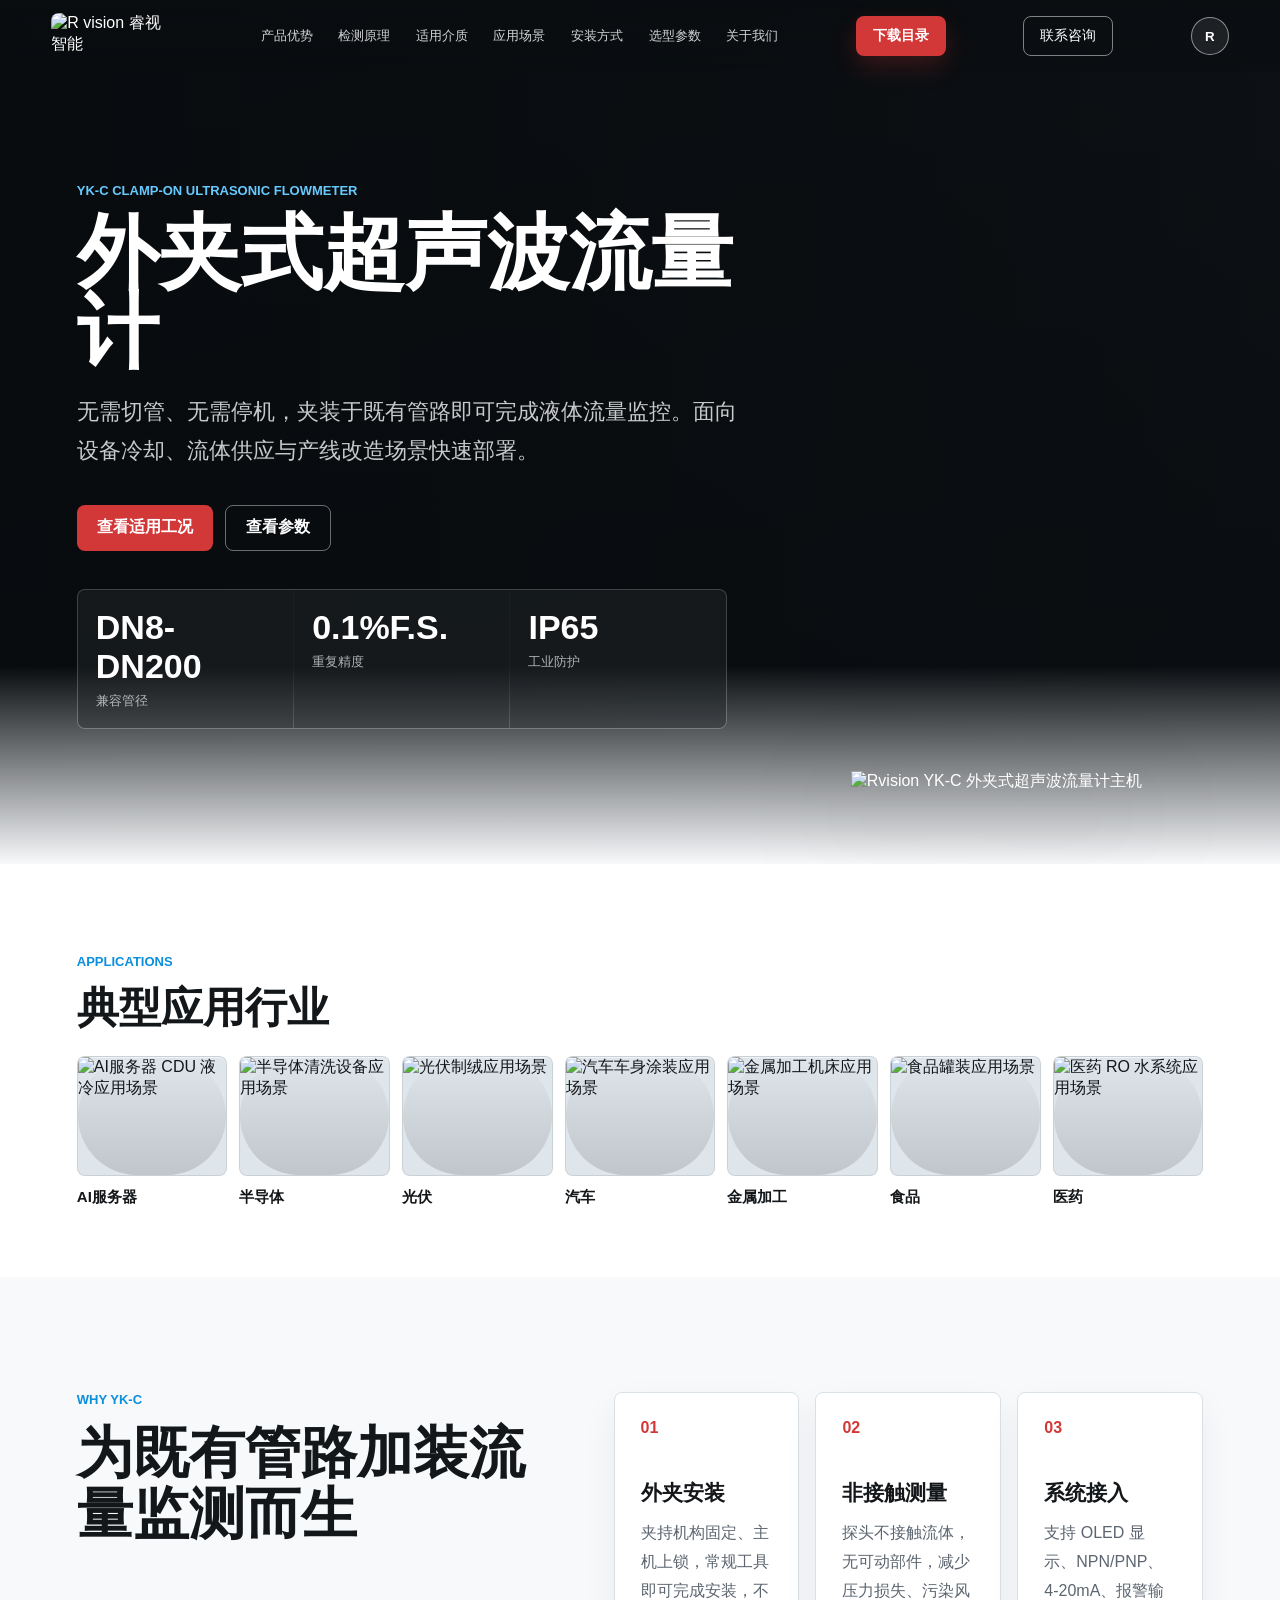
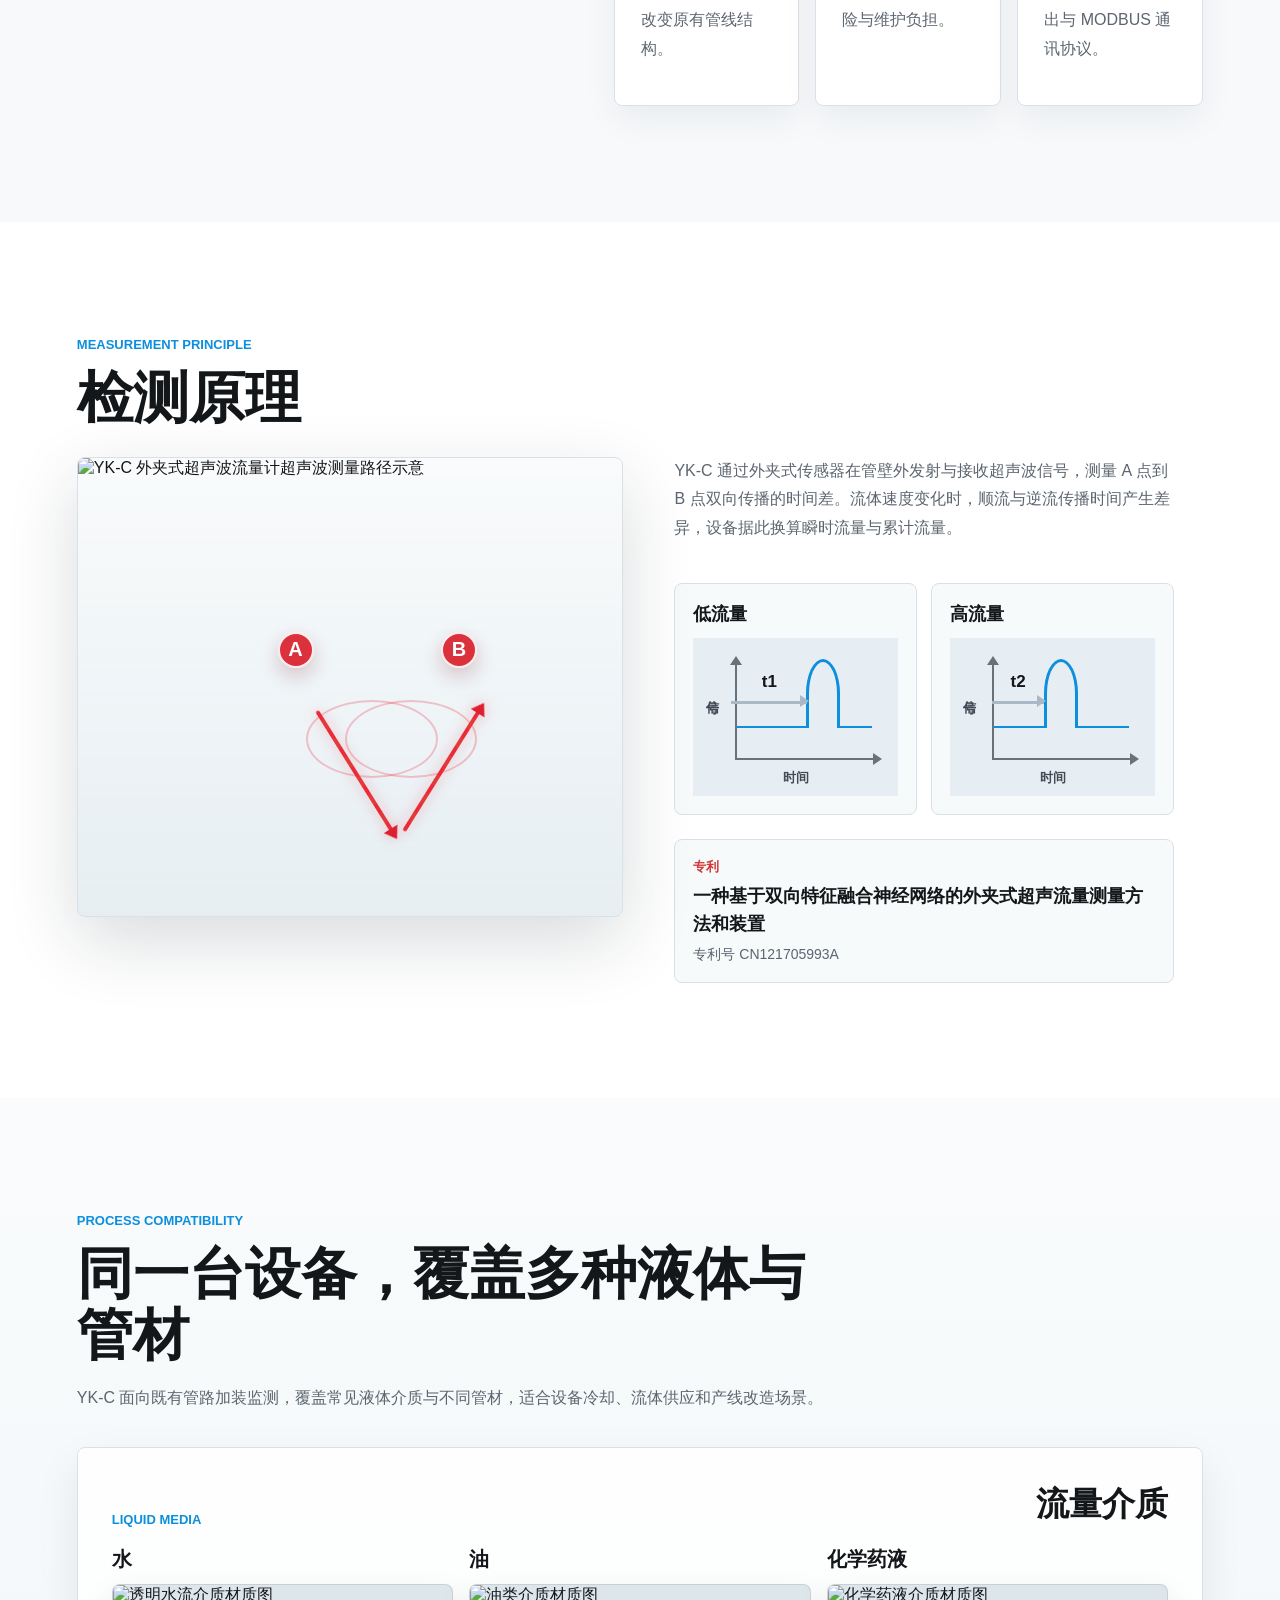
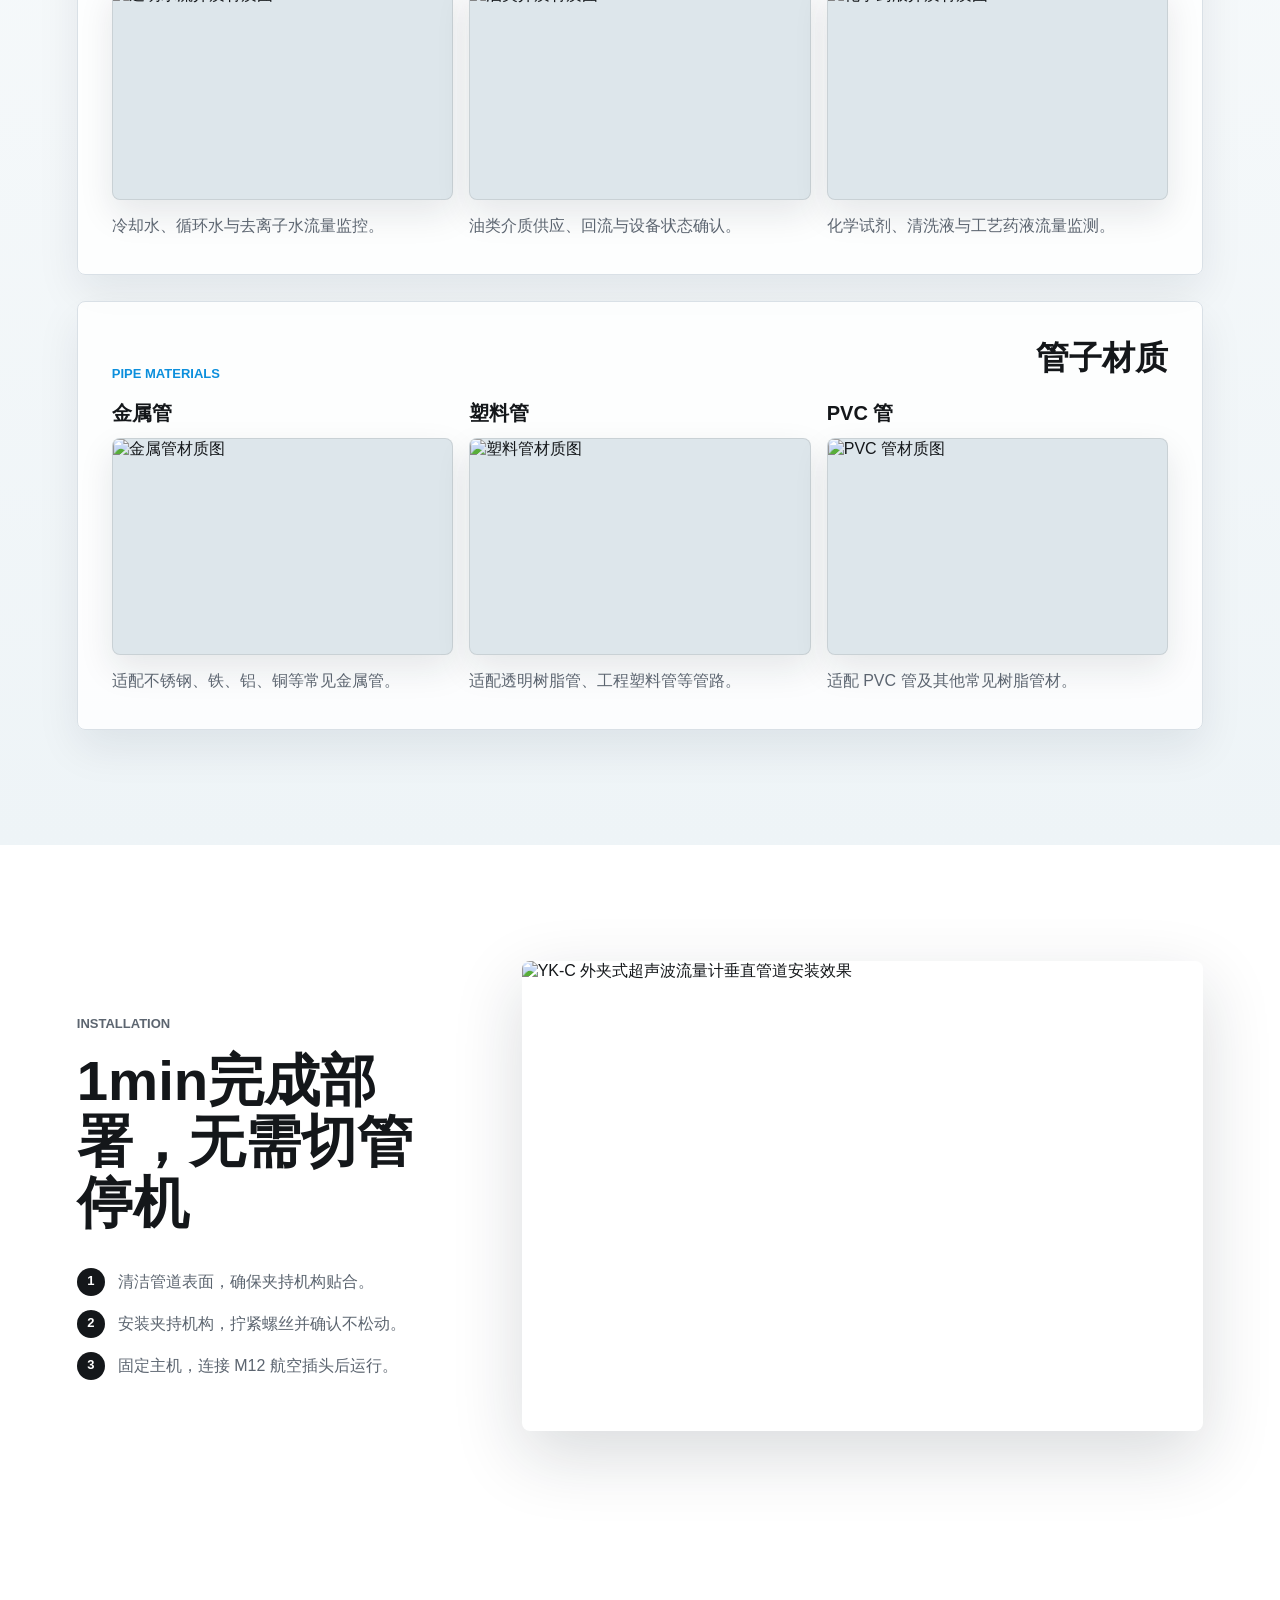
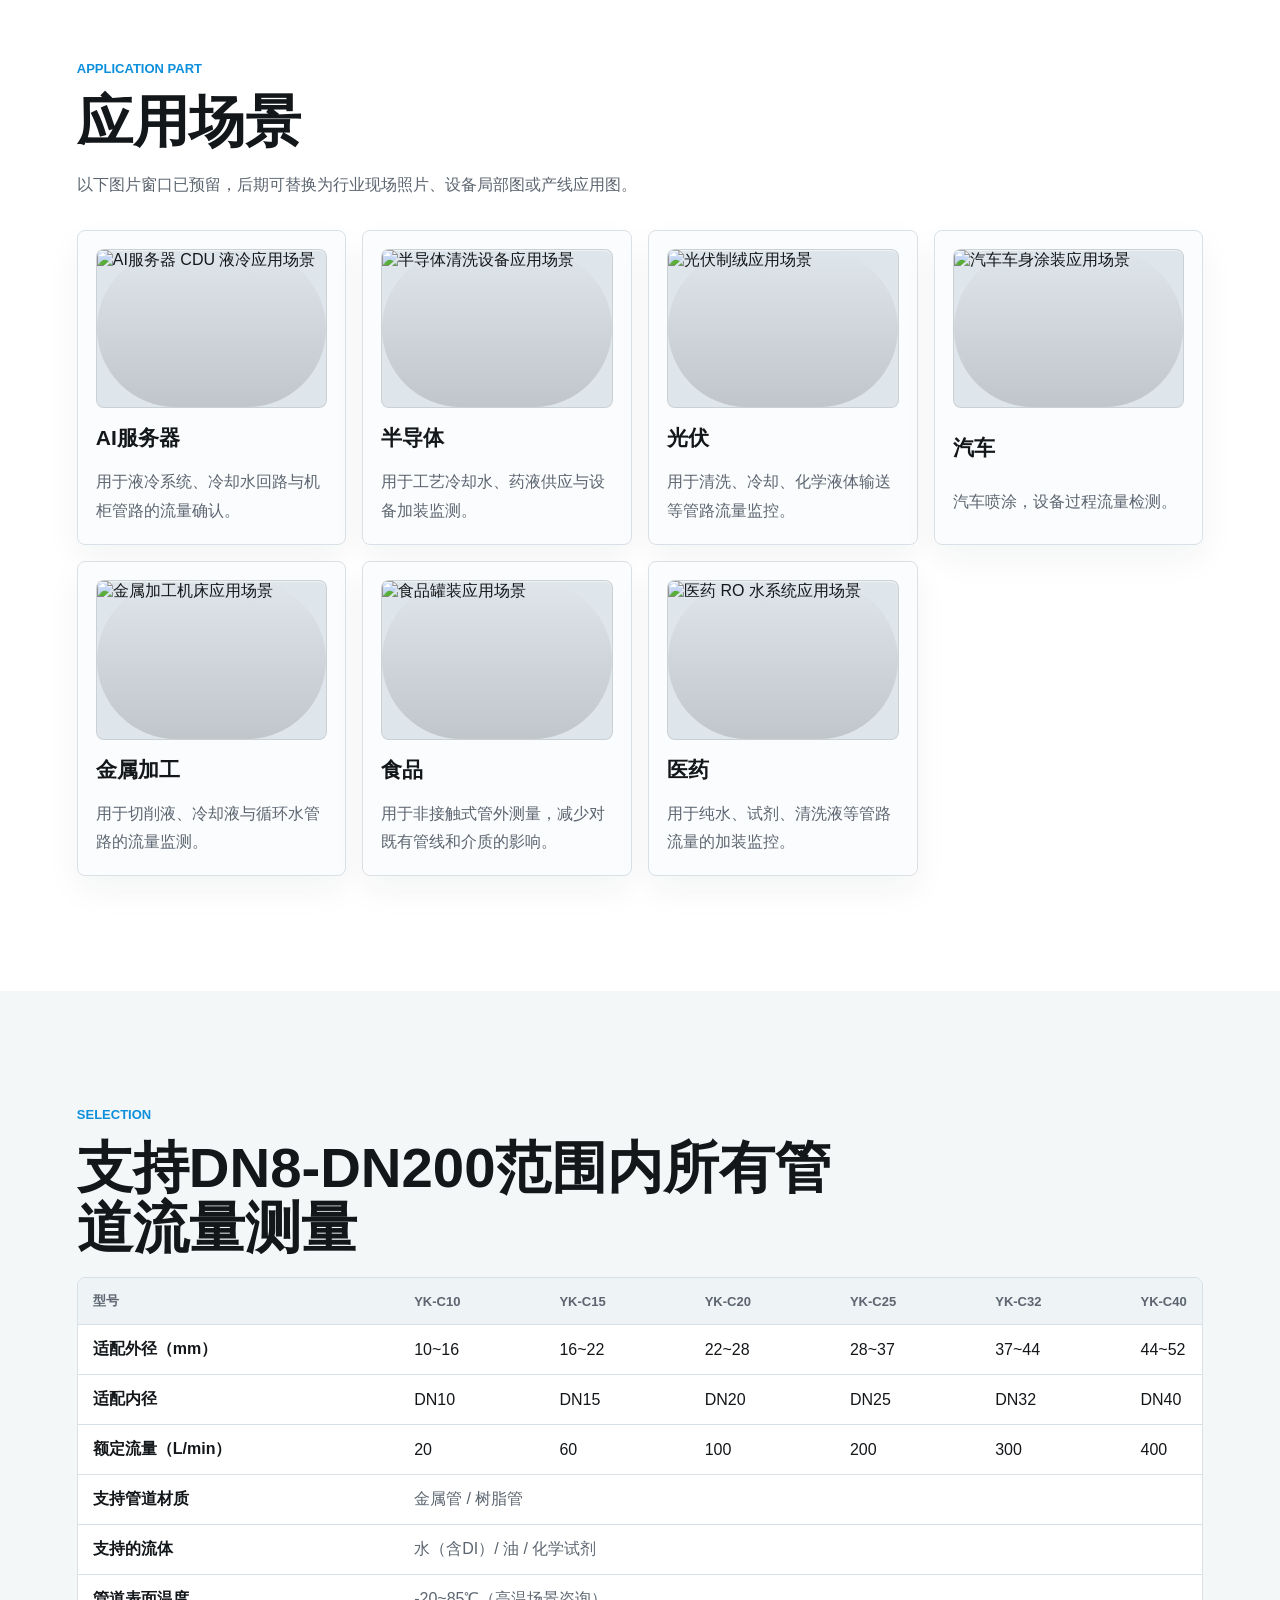
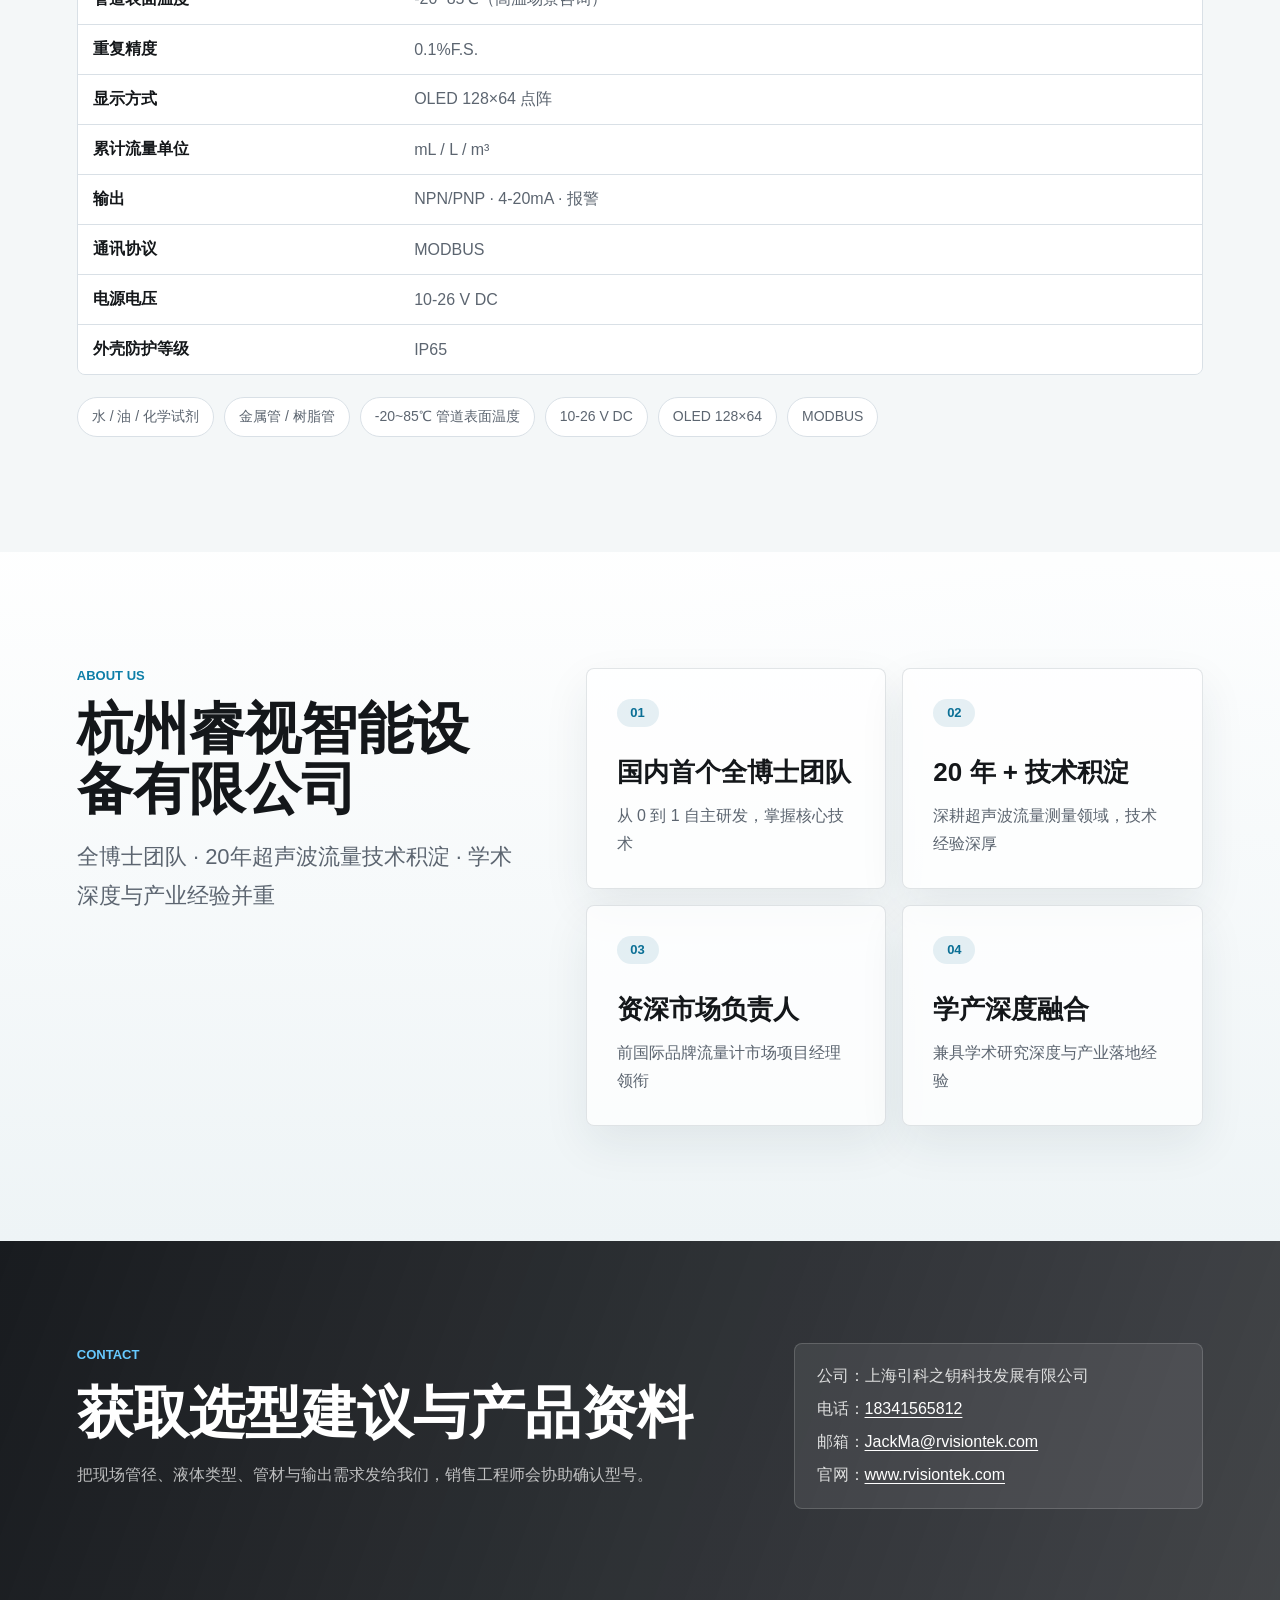
==== commit 532ae09e: "Update catalog download and footer company name" ====
--- a/wordpress-plugin/rvision-catalog-gate/assets/site/index.html
+++ b/wordpress-plugin/rvision-catalog-gate/assets/site/index.html
@@ -500,7 +500,7 @@
           <p>把现场管径、液体类型、管材与输出需求发给我们，销售工程师会协助确认型号。</p>
         </div>
         <address class="contact-list">
-          <span>公司：上海引科之钥科技发展有限公司（代理商）</span>
+          <span>公司：上海引科之钥科技发展有限公司</span>
           <span>电话：<a href="tel:18341565812">18341565812</a></span>
           <span>邮箱：<a href="mailto:JackMa@rvisiontek.com">JackMa@rvisiontek.com</a></span>
           <span>官网：<a href="https://www.rvisiontek.com/">www.rvisiontek.com</a></span>
@@ -510,24 +510,25 @@
 
     <div class="member-modal" data-member-modal hidden>
       <div class="member-modal-backdrop" data-member-close></div>
-      <section class="member-dialog" role="dialog" aria-modal="true" aria-labelledby="member-dialog-title">
+      <section class="member-dialog" data-active-view="login" role="dialog" aria-modal="true" aria-labelledby="member-dialog-title">
         <button class="member-close" type="button" aria-label="关闭" data-member-close>×</button>
         <p class="eyebrow">Member</p>
         <h2 id="member-dialog-title" data-member-title>会员登录</h2>
+        <p class="member-description" data-member-description>输入邮箱和密码登录后即可下载产品目录。</p>
         <p class="member-message" data-member-message></p>
 
-        <form class="member-form" data-member-view="login">
+        <form class="member-form is-active" data-member-view="login">
           <label>
-            邮箱
+            <span class="field-label">邮箱/账户 <span class="required-star">*</span></span>
             <input name="email" type="email" autocomplete="email" required />
           </label>
           <label>
-            密码
+            <span class="field-label">密码 <span class="required-star">*</span></span>
             <input name="password" type="password" autocomplete="current-password" required />
           </label>
           <button class="member-submit" type="submit">登录</button>
           <div class="member-switches">
-            <button type="button" data-member-open="register">注册账号</button>
+            <button type="button" data-member-open="register">没有账户？注册</button>
             <button type="button" data-member-open="reset-request">忘记密码</button>
           </div>
         </form>
@@ -535,31 +536,31 @@
         <form class="member-form" data-member-view="register" hidden>
           <div class="member-field-grid">
             <label>
-              公司
+              <span class="field-label">公司 <span class="required-star">*</span></span>
               <input name="company" type="text" autocomplete="organization" required />
             </label>
             <label>
-              邮箱
+              <span class="field-label">邮箱 <span class="required-star">*</span></span>
               <input name="email" type="email" autocomplete="email" required />
             </label>
             <label>
-              手机号
+              <span class="field-label">手机号 <span class="required-star">*</span></span>
               <input name="phone" type="tel" autocomplete="tel" required />
             </label>
             <label>
-              姓
+              <span class="field-label">姓 <span class="required-star">*</span></span>
               <input name="last_name" type="text" autocomplete="family-name" required />
             </label>
             <label>
-              名
+              <span class="field-label">名</span>
               <input name="first_name" type="text" autocomplete="given-name" />
             </label>
             <label>
-              部门
+              <span class="field-label">部门</span>
               <input name="department" type="text" autocomplete="organization-title" />
             </label>
             <label>
-              需求
+              <span class="field-label">需求 <span class="required-star">*</span></span>
               <select name="demand" required>
                 <option value="quote">询价</option>
                 <option value="technical">技术咨询</option>
@@ -567,48 +568,54 @@
               </select>
             </label>
             <label>
-              密码
+              <span class="field-label">密码 <span class="required-star">*</span></span>
               <input name="password" type="password" autocomplete="new-password" minlength="8" required />
             </label>
           </div>
           <button class="member-submit" type="submit">发送邮箱验证码</button>
           <div class="member-switches">
-            <button type="button" data-member-open="login">已有账号，去登录</button>
+            <button type="button" data-member-open="login">已有账户？登录</button>
+            <button type="button" data-member-open="reset-request">忘记密码</button>
           </div>
         </form>
 
         <form class="member-form" data-member-view="register-code" hidden>
           <label>
-            邮箱验证码
+            <span class="field-label">邮箱验证码 <span class="required-star">*</span></span>
             <input name="code" type="text" inputmode="numeric" maxlength="6" required />
           </label>
           <button class="member-submit" type="submit">完成注册</button>
           <div class="member-switches">
             <button type="button" data-member-open="register">重新填写注册信息</button>
+            <button type="button" data-member-open="login">已有账户？登录</button>
           </div>
         </form>
 
         <form class="member-form" data-member-view="reset-request" hidden>
           <label>
-            注册邮箱
+            <span class="field-label">注册邮箱 <span class="required-star">*</span></span>
             <input name="email" type="email" autocomplete="email" required />
           </label>
           <button class="member-submit" type="submit">发送找回验证码</button>
           <div class="member-switches">
-            <button type="button" data-member-open="login">返回登录</button>
+            <button type="button" data-member-open="login">已有账户？登录</button>
+            <button type="button" data-member-open="register">没有账户？注册</button>
           </div>
         </form>
 
         <form class="member-form" data-member-view="reset-code" hidden>
           <label>
-            邮箱验证码
+            <span class="field-label">邮箱验证码 <span class="required-star">*</span></span>
             <input name="code" type="text" inputmode="numeric" maxlength="6" required />
           </label>
           <label>
-            新密码
+            <span class="field-label">新密码 <span class="required-star">*</span></span>
             <input name="password" type="password" autocomplete="new-password" minlength="8" required />
           </label>
           <button class="member-submit" type="submit">重置密码</button>
+          <div class="member-switches">
+            <button type="button" data-member-open="login">已有账户？登录</button>
+          </div>
         </form>
       </section>
     </div>
--- a/wordpress-plugin/rvision-catalog-gate/assets/site/styles.css
+++ b/wordpress-plugin/rvision-catalog-gate/assets/site/styles.css
@@ -1174,9 +1174,26 @@
   box-shadow: 0 28px 80px rgba(0, 0, 0, 0.3);
 }
 
+.member-dialog[data-active-view="login"],
+.member-dialog[data-active-view="register-code"],
+.member-dialog[data-active-view="reset-request"],
+.member-dialog[data-active-view="reset-code"] {
+  width: min(460px, 100%);
+}
+
+.member-dialog[data-active-view="register"] {
+  width: min(720px, 100%);
+}
+
 .member-dialog h2 {
   margin-bottom: 10px;
   font-size: clamp(28px, 4vw, 42px);
+}
+
+.member-description {
+  margin-bottom: 14px;
+  color: var(--muted);
+  line-height: 1.65;
 }
 
 .member-close {
@@ -1213,8 +1230,16 @@
 }
 
 .member-form {
-  display: grid;
+  display: none;
   gap: 14px;
+}
+
+.member-form.is-active {
+  display: grid;
+}
+
+.member-form[hidden] {
+  display: none !important;
 }
 
 .member-field-grid {
@@ -1229,6 +1254,17 @@
   color: #36414b;
   font-size: 14px;
   font-weight: 700;
+}
+
+.field-label {
+  display: inline-flex;
+  align-items: baseline;
+  gap: 3px;
+}
+
+.required-star {
+  color: var(--red);
+  font-weight: 900;
 }
 
 .member-form input,
@@ -1268,6 +1304,8 @@
   display: flex;
   flex-wrap: wrap;
   gap: 10px;
+  align-items: center;
+  justify-content: space-between;
 }
 
 .member-switches button {
